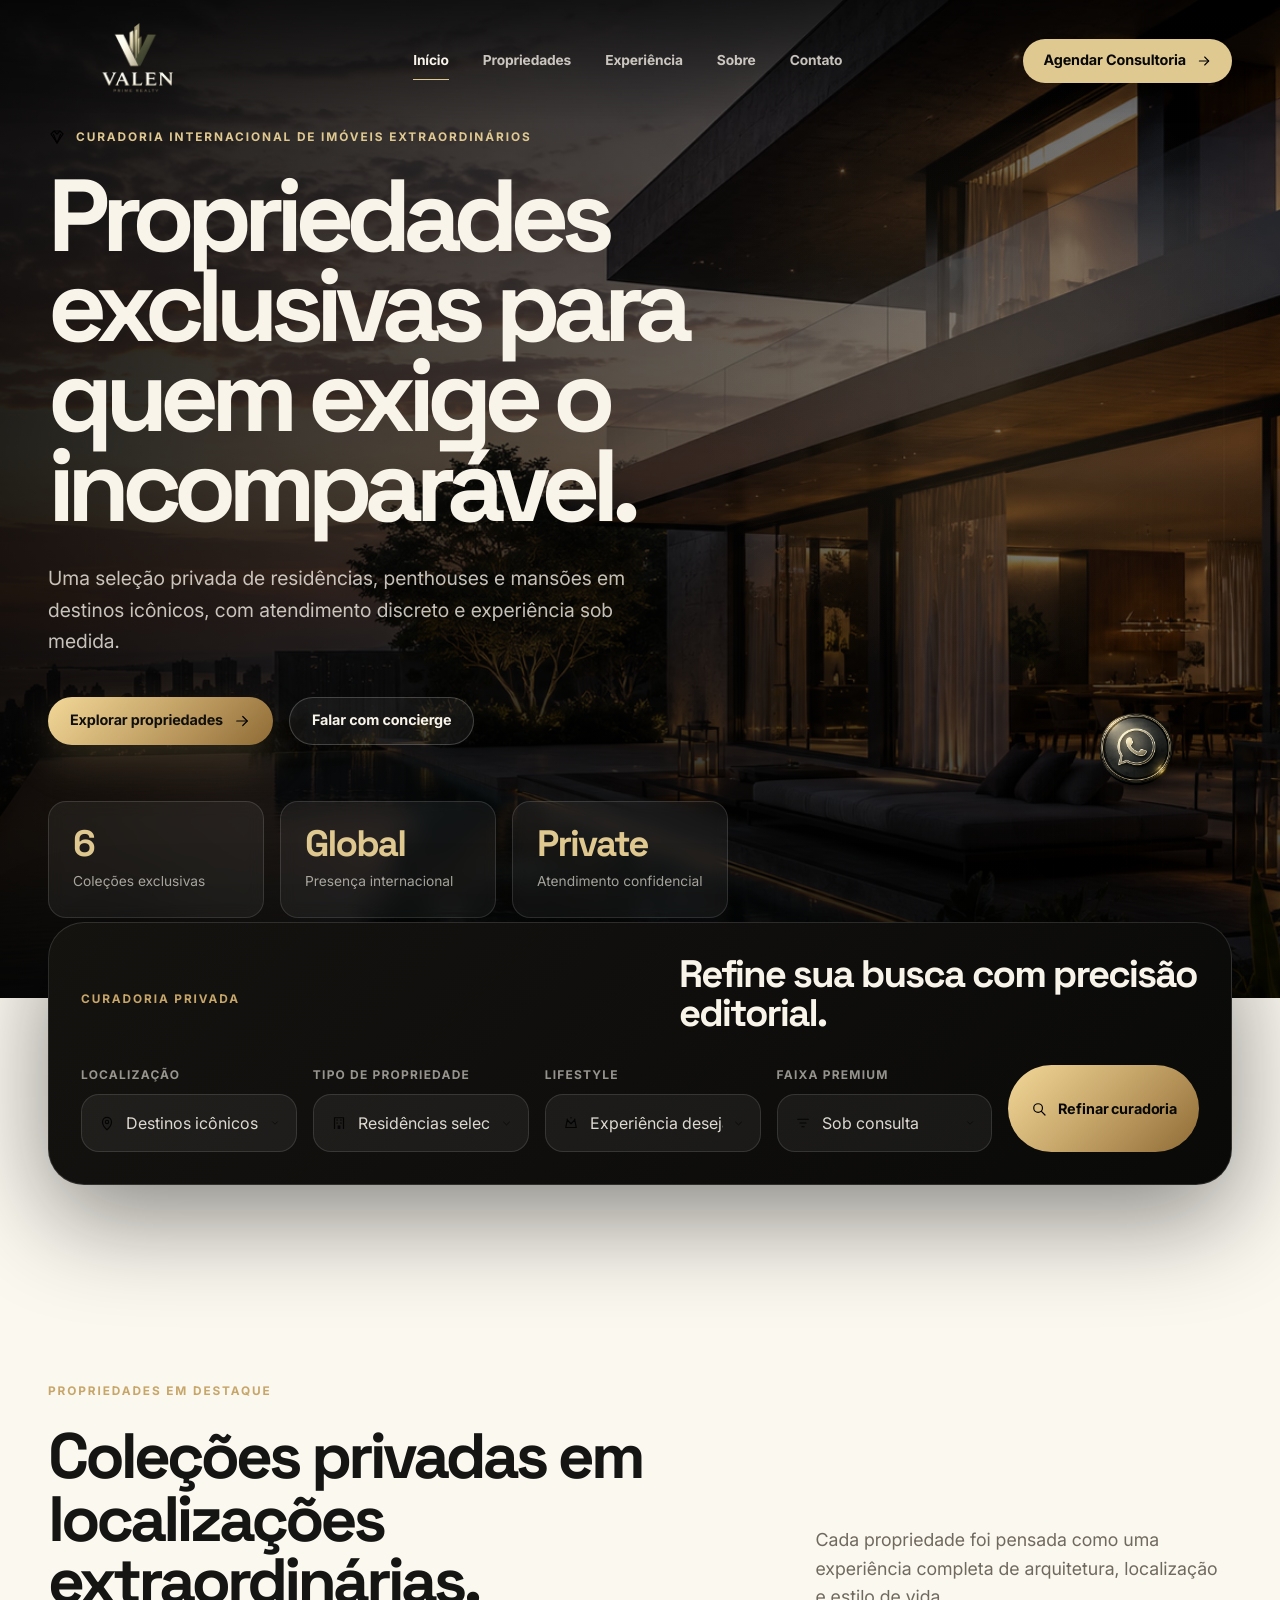
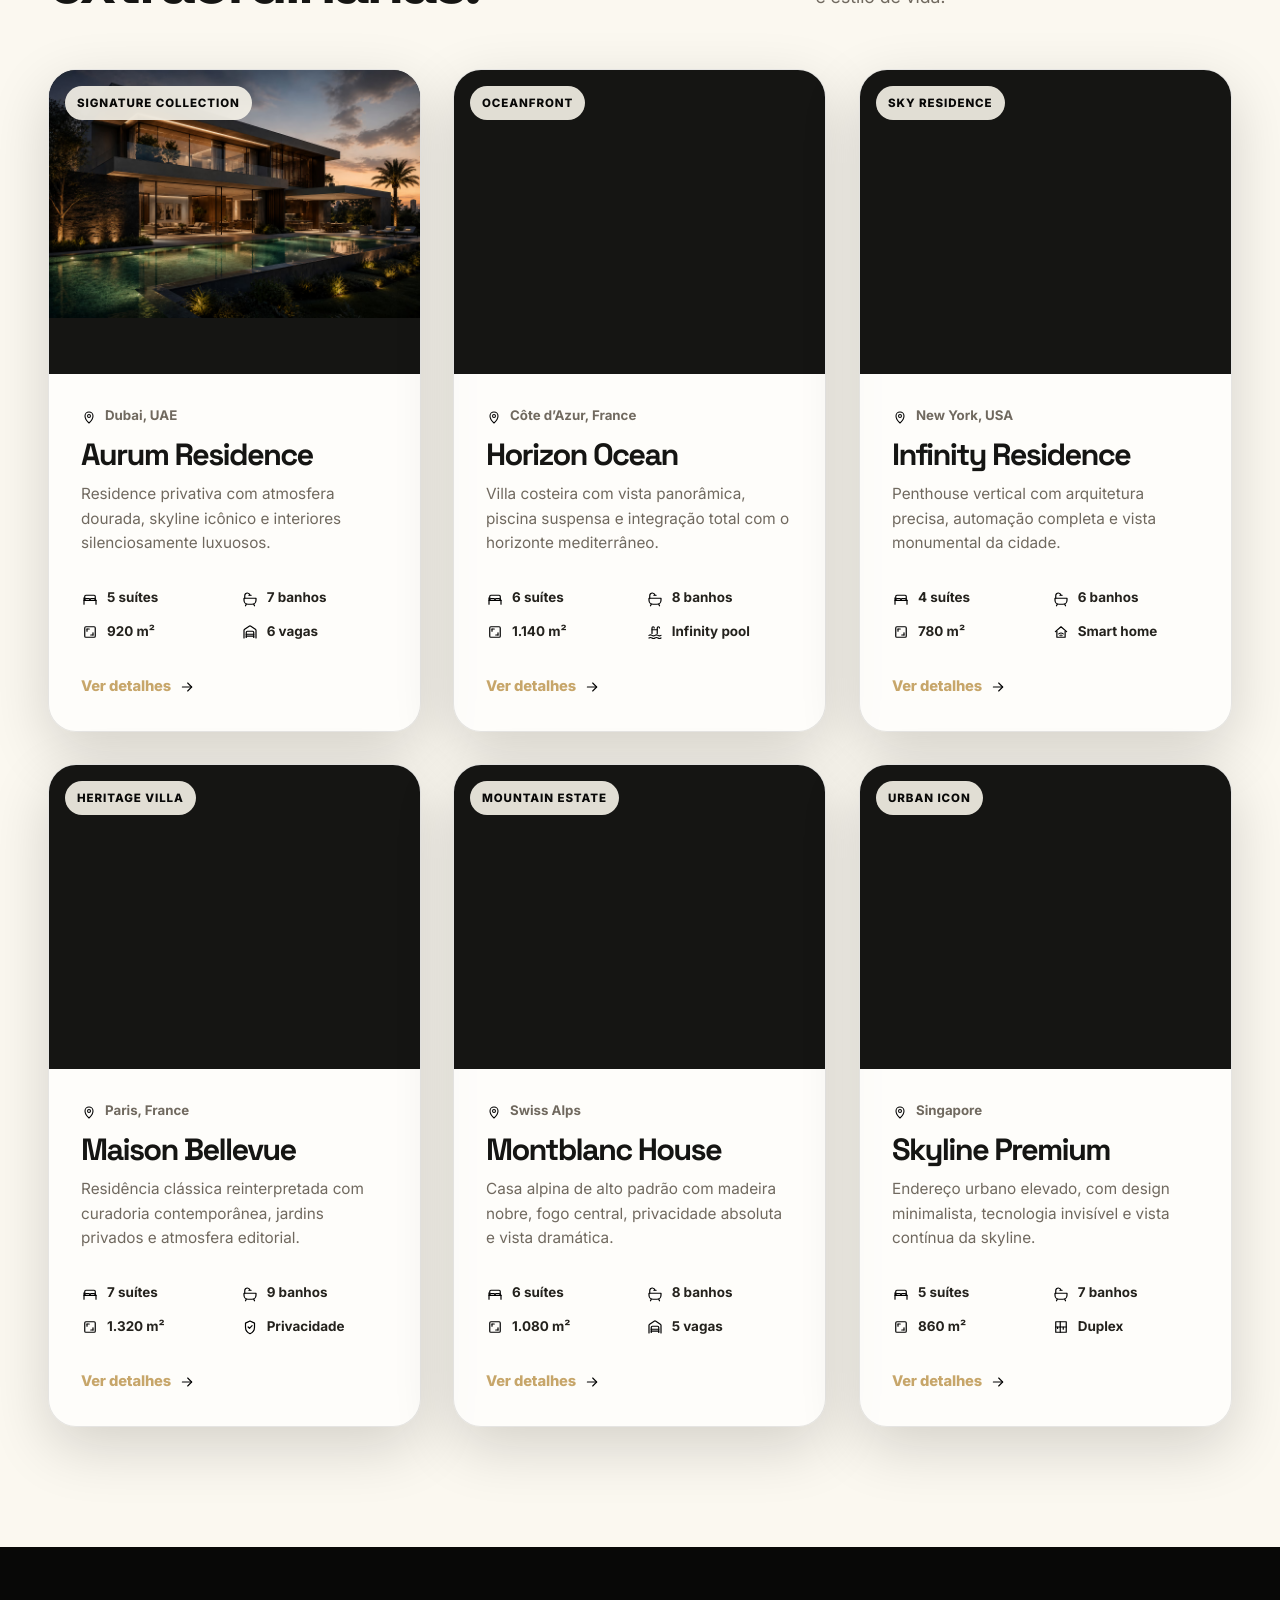
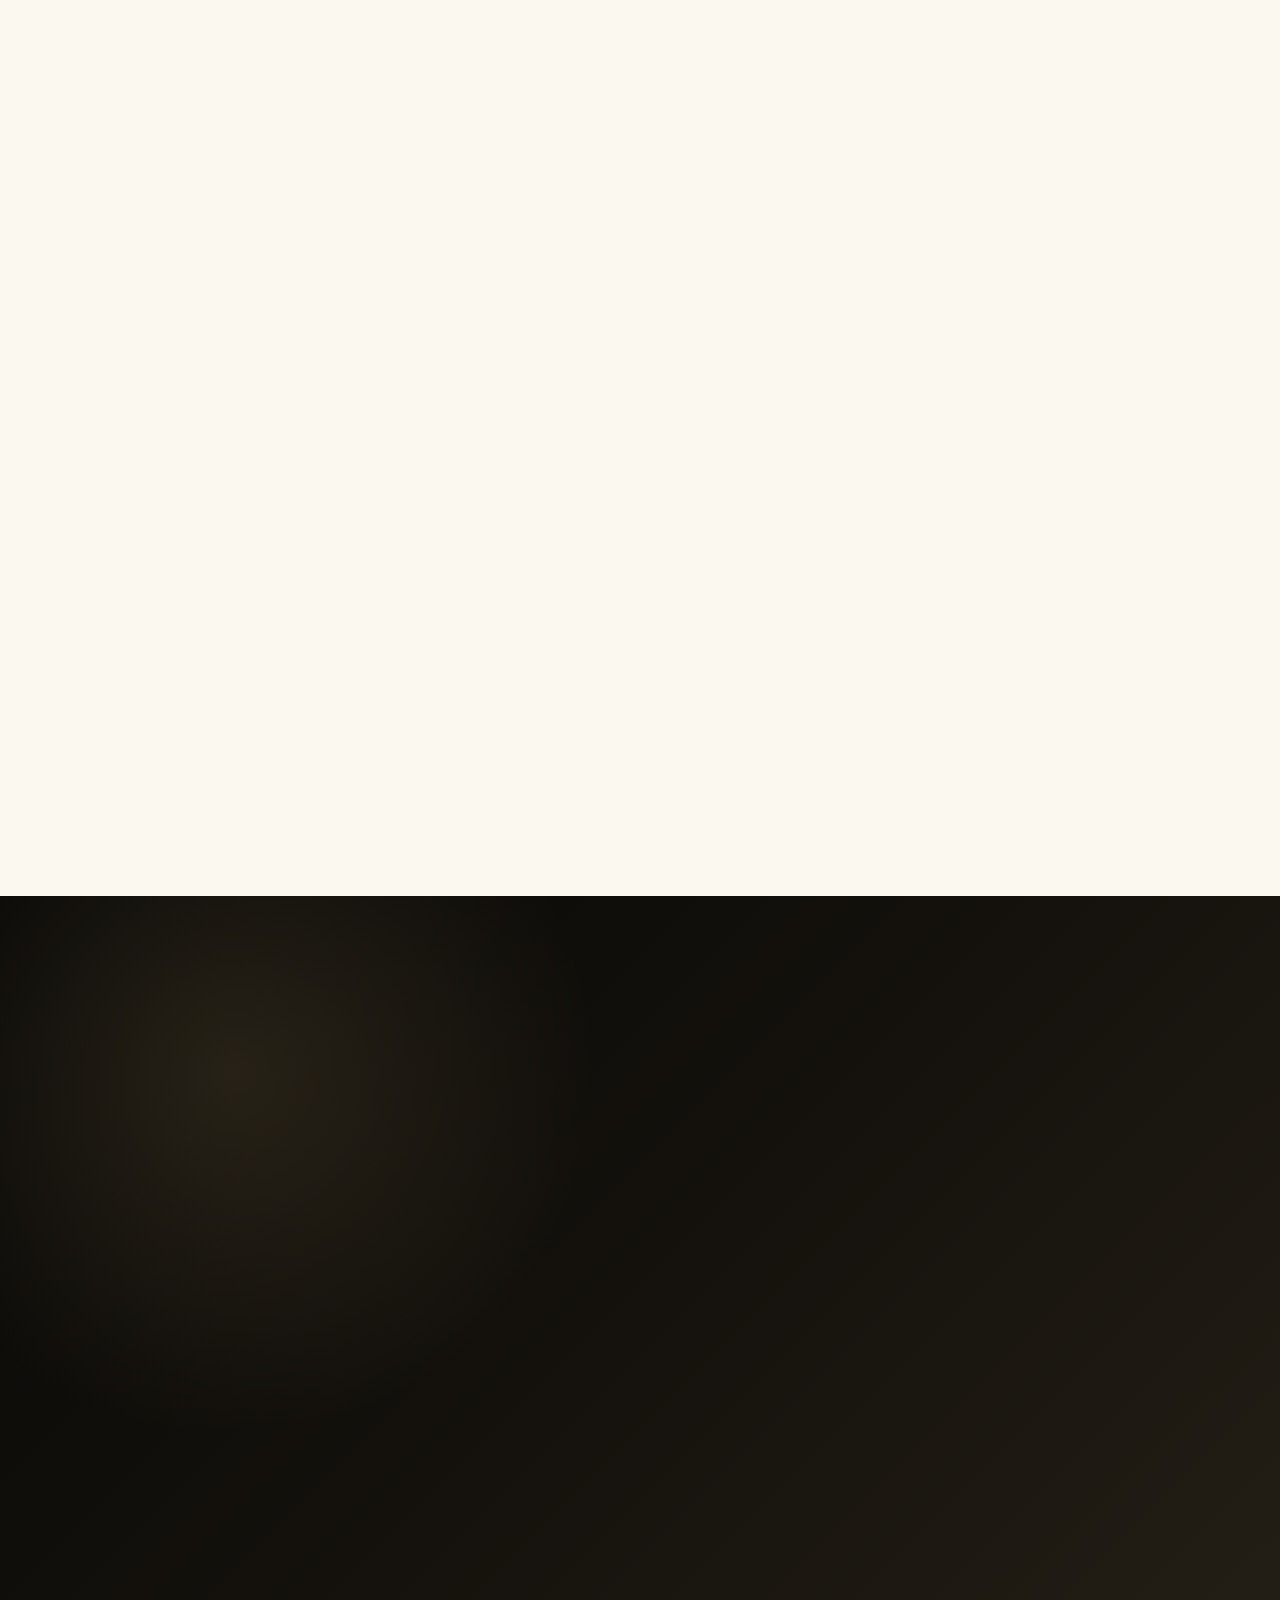
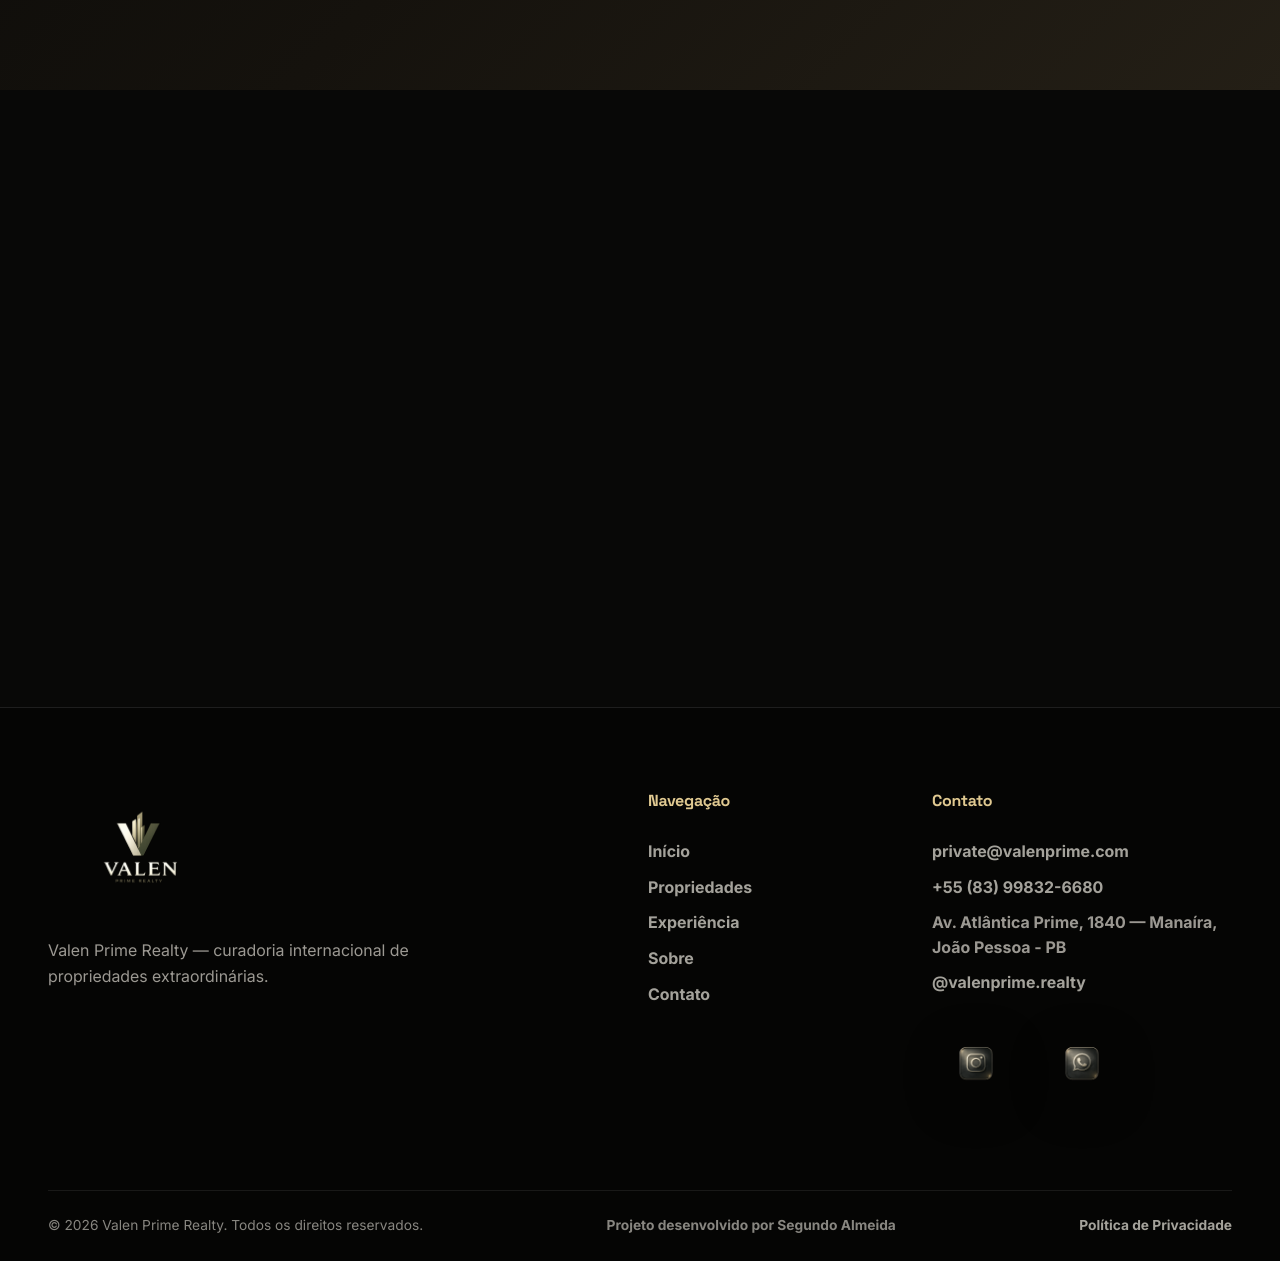
==== index.html @ 04f7580b "Initial premium real estate project commit" ====
<!doctype html>
<html lang="pt-BR">
  <head>
    <meta charset="UTF-8" />
    <meta http-equiv="X-UA-Compatible" content="IE=edge" />
    <meta name="viewport" content="width=device-width, initial-scale=1.0" />

    <title>
      Valen Prime Realty | Curadoria Internacional de Imóveis de Luxo
    </title>
    <meta
      name="description"
      content="Valen Prime Realty é uma curadoria internacional de propriedades extraordinárias, residências exclusivas, penthouses e mansões em destinos icônicos."
    />
    <meta
      name="keywords"
      content="imóveis de luxo, real estate premium, mansões internacionais, penthouses, propriedades exclusivas, Valen Prime Realty"
    />
    <meta name="author" content="Valen Prime Realty" />
    <meta name="theme-color" content="#080807" />
    <meta name="robots" content="index, follow" />

    <link rel="canonical" href="https://valenprimerealty.com/" />

    <meta property="og:type" content="website" />
    <meta
      property="og:title"
      content="Valen Prime Realty | Curadoria Internacional de Imóveis de Luxo"
    />
    <meta
      property="og:description"
      content="Propriedades exclusivas para quem exige o incomparável. Uma experiência privada, internacional e cinematográfica."
    />
    <meta
      property="og:image"
      content="assets/images/hero/desktop/hero-main-desktop.webp"
    />
    <meta property="og:url" content="https://valenprimerealty.com/" />
    <meta property="og:site_name" content="Valen Prime Realty" />

    <meta name="twitter:card" content="summary_large_image" />
    <meta
      name="twitter:title"
      content="Valen Prime Realty | Curadoria Internacional de Imóveis de Luxo"
    />
    <meta
      name="twitter:description"
      content="Uma seleção privada de residências, penthouses e mansões em destinos icônicos."
    />
    <meta
      name="twitter:image"
      content="assets/images/hero/desktop/hero-main-desktop.webp"
    />

    <link rel="icon" href="assets/logos/favicons/favicon.ico" sizes="any" />
    <link
      rel="apple-touch-icon"
      href="assets/logos/favicons/apple-touch-icon.png"
    />
    <link rel="manifest" href="site.webmanifest" />

    <link rel="preconnect" href="https://fonts.googleapis.com" />
    <link rel="preconnect" href="https://fonts.gstatic.com" crossorigin />
    <link
      href="https://fonts.googleapis.com/css2?family=Inter:wght@400;500;600;700&family=Space+Grotesk:wght@500;600;700&display=swap"
      rel="stylesheet"
    />

    <link
      rel="preload"
      as="image"
      href="assets/images/hero/desktop/hero-main-desktop.avif"
      imagesrcset="
      assets/images/hero/mobile/hero-main-mobile.avif 640w,
      assets/images/hero/tablet/hero-main-tablet.avif 1024w,
      assets/images/hero/desktop/hero-main-desktop.avif 1600w
    "
      imagesizes="100vw"
      type="image/avif"
    />

    <link rel="stylesheet" href="assets/css/style.css" />

    <script type="application/ld+json">
      {
        "@context": "https://schema.org",
        "@type": "RealEstateAgent",
        "name": "Valen Prime Realty",
        "description": "Curadoria internacional de propriedades extraordinárias.",
        "url": "https://valenprimerealty.com/",
        "logo": "https://valenprimerealty.com/assets/logos/valen-logo-light.png",
        "image": "https://valenprimerealty.com/assets/images/hero/desktop/hero-main-desktop.webp",
        "sameAs": ["https://www.instagram.com/", "https://wa.me/"],
        "areaServed": ["Global", "Europe", "North America", "Middle East"],
        "serviceType": "Luxury Real Estate Advisory"
      }
    </script>

    <script src="assets/js/script.js" defer></script>
  </head>

  <body>
    <a class="skip-link" href="#main-content"
      >Pular para o conteúdo principal</a
    >

    <div class="preloader" data-preloader aria-hidden="true">
      <div class="preloader__inner">
        <img
          src="assets/logos/valen-symbol.png"
          alt=""
          class="preloader__symbol"
          width="72"
          height="72"
        />
        <span class="preloader__line"></span>
      </div>
    </div>

    <header class="site-header" data-header>
      <div class="container site-header__container">
        <a
          class="site-header__brand"
          href="index.html"
          aria-label="Valen Prime Realty - Página inicial"
        >
          <img
            src="assets/logos/valen-logo-light.png"
            alt="Valen Prime Realty"
            class="site-header__logo"
            width="184"
            height="48"
          />
        </a>

        <nav class="site-nav" aria-label="Navegação principal" data-nav>
          <a class="site-nav__link is-active" href="#inicio">Início</a>
          <a class="site-nav__link" href="#propriedades">Propriedades</a>
          <a class="site-nav__link" href="#experiencia">Experiência</a>
          <a class="site-nav__link" href="#sobre">Sobre</a>
          <a class="site-nav__link" href="#contato">Contato</a>
        </nav>

        <a class="btn btn--header" href="#contato">
          <span>Agendar Consultoria</span>
          <img
            src="assets/icons/icon-arrow-right.svg"
            alt=""
            width="16"
            height="16"
          />
        </a>

        <button
          class="menu-toggle"
          type="button"
          aria-label="Abrir menu"
          aria-controls="mobile-menu"
          aria-expanded="false"
          data-menu-toggle
        >
          <img
            class="menu-toggle__icon menu-toggle__icon--open"
            src="assets/icons/icon-menu.svg"
            alt=""
            width="28"
            height="28"
          />
          <img
            class="menu-toggle__icon menu-toggle__icon--close"
            src="assets/icons/icon-close.svg"
            alt=""
            width="28"
            height="28"
          />
        </button>
      </div>

      <div class="mobile-menu" id="mobile-menu" data-mobile-menu>
        <nav class="mobile-menu__nav" aria-label="Navegação mobile">
          <a class="mobile-menu__link" href="#inicio">Início</a>
          <a class="mobile-menu__link" href="#propriedades">Propriedades</a>
          <a class="mobile-menu__link" href="#experiencia">Experiência</a>
          <a class="mobile-menu__link" href="#sobre">Sobre</a>
          <a class="mobile-menu__link" href="#contato">Contato</a>
        </nav>

        <a class="btn btn--mobile" href="#contato">
          <span>Agendar Consultoria</span>
          <img
            src="assets/icons/icon-arrow-right.svg"
            alt=""
            width="16"
            height="16"
          />
        </a>
      </div>
    </header>

    <main id="main-content">
      <section
        class="hero section-dark"
        id="inicio"
        aria-labelledby="hero-title"
      >
        <picture class="hero__media">
          <source
            srcset="assets/images/hero/mobile/hero-main-mobile.avif"
            type="image/avif"
            media="(max-width: 640px)"
          />
          <source
            srcset="assets/images/hero/mobile/hero-main-mobile.webp"
            type="image/webp"
            media="(max-width: 640px)"
          />
          <source
            srcset="assets/images/hero/tablet/hero-main-tablet.avif"
            type="image/avif"
            media="(max-width: 1024px)"
          />
          <source
            srcset="assets/images/hero/tablet/hero-main-tablet.webp"
            type="image/webp"
            media="(max-width: 1024px)"
          />
          <source
            srcset="assets/images/hero/desktop/hero-main-desktop.avif"
            type="image/avif"
          />
          <img
            src="assets/images/hero/desktop/hero-main-desktop.webp"
            alt="Residência internacional de luxo com arquitetura cinematográfica"
            class="hero__image"
            width="1920"
            height="1080"
            fetchpriority="high"
          />
        </picture>

        <picture class="hero__texture" aria-hidden="true">
          <source
            srcset="assets/images/hero/desktop/hero-overlay-texture.avif"
            type="image/avif"
          />
          <img
            src="assets/images/hero/desktop/hero-overlay-texture.webp"
            alt=""
            width="1600"
            height="1000"
          />
        </picture>

        <div class="hero__overlay" aria-hidden="true"></div>

        <div class="container hero__container">
          <div class="hero__content reveal-on-scroll">
            <span class="eyebrow">
              <img
                src="assets/icons/icon-diamond.svg"
                alt=""
                width="18"
                height="18"
              />
              Curadoria internacional de imóveis extraordinários
            </span>

            <h1 class="hero__title" id="hero-title">
              Propriedades exclusivas para quem exige o incomparável.
            </h1>

            <p class="hero__text">
              Uma seleção privada de residências, penthouses e mansões em
              destinos icônicos, com atendimento discreto e experiência sob
              medida.
            </p>

            <div class="hero__actions">
              <a class="btn btn--primary" href="#propriedades">
                <span>Explorar propriedades</span>
                <img
                  src="assets/icons/icon-arrow-right.svg"
                  alt=""
                  width="18"
                  height="18"
                />
              </a>
              <a class="btn btn--secondary" href="#contato">
                <span>Falar com concierge</span>
              </a>
            </div>

            <dl
              class="hero__stats"
              aria-label="Indicadores da Valen Prime Realty"
            >
              <div class="hero__stat">
                <dt>6</dt>
                <dd>Coleções exclusivas</dd>
              </div>
              <div class="hero__stat">
                <dt>Global</dt>
                <dd>Presença internacional</dd>
              </div>
              <div class="hero__stat">
                <dt>Private</dt>
                <dd>Atendimento confidencial</dd>
              </div>
            </dl>
          </div>
        </div>
      </section>

      <section
        class="curation section-overlap"
        aria-labelledby="curation-title"
      >
        <div class="container">
          <form
            class="curation-card reveal-on-scroll"
            action="#propriedades"
            method="get"
          >
            <div class="curation-card__heading">
              <span class="section-kicker">Curadoria privada</span>
              <h2 id="curation-title">
                Refine sua busca com precisão editorial.
              </h2>
            </div>

            <div class="curation-card__grid">
              <label class="field">
                <span class="field__label">Localização</span>
                <span class="field__control">
                  <img
                    src="assets/icons/icon-location.svg"
                    alt=""
                    width="18"
                    height="18"
                  />
                  <select name="location" aria-label="Selecionar localização">
                    <option value="">Destinos icônicos</option>
                    <option value="monaco">Mônaco</option>
                    <option value="dubai">Dubai</option>
                    <option value="miami">Miami</option>
                    <option value="paris">Paris</option>
                  </select>
                </span>
              </label>

              <label class="field">
                <span class="field__label">Tipo de propriedade</span>
                <span class="field__control">
                  <img
                    src="assets/icons/icon-building.svg"
                    alt=""
                    width="18"
                    height="18"
                  />
                  <select
                    name="property_type"
                    aria-label="Selecionar tipo de propriedade"
                  >
                    <option value="">Residências selecionadas</option>
                    <option value="penthouse">Penthouse</option>
                    <option value="villa">Villa</option>
                    <option value="mansion">Mansão</option>
                    <option value="residence">Residence</option>
                  </select>
                </span>
              </label>

              <label class="field">
                <span class="field__label">Lifestyle</span>
                <span class="field__control">
                  <img
                    src="assets/icons/icon-crown.svg"
                    alt=""
                    width="18"
                    height="18"
                  />
                  <select name="lifestyle" aria-label="Selecionar lifestyle">
                    <option value="">Experiência desejada</option>
                    <option value="oceanfront">Oceanfront</option>
                    <option value="urban">Urbano executivo</option>
                    <option value="private">Retiro privado</option>
                    <option value="global">Mobilidade global</option>
                  </select>
                </span>
              </label>

              <label class="field">
                <span class="field__label">Faixa premium</span>
                <span class="field__control">
                  <img
                    src="assets/icons/icon-filter.svg"
                    alt=""
                    width="18"
                    height="18"
                  />
                  <select name="range" aria-label="Selecionar faixa premium">
                    <option value="">Sob consulta</option>
                    <option value="5m">A partir de US$ 5M</option>
                    <option value="10m">A partir de US$ 10M</option>
                    <option value="25m">A partir de US$ 25M</option>
                  </select>
                </span>
              </label>

              <button class="btn btn--search" type="submit">
                <img
                  src="assets/icons/icon-search.svg"
                  alt=""
                  width="18"
                  height="18"
                />
                <span>Refinar curadoria</span>
              </button>
            </div>
          </form>
        </div>
      </section>

      <section
        class="properties section-light"
        id="propriedades"
        aria-labelledby="properties-title"
      >
        <div class="container">
          <div class="section-heading section-heading--split reveal-on-scroll">
            <div>
              <span class="section-kicker">Propriedades em destaque</span>
              <h2 id="properties-title">
                Coleções privadas em localizações extraordinárias.
              </h2>
            </div>
            <p>
              Cada propriedade foi pensada como uma experiência completa de
              arquitetura, localização e estilo de vida.
            </p>
          </div>

          <div class="properties__grid">
            <article class="property-card reveal-on-scroll">
              <a
                class="property-card__media"
                href="detalhe-imovel.html"
                aria-label="Ver detalhes de Aurum Residence"
              >
                <picture>
                  <source
                    srcset="
                      assets/images/properties/aurum-residence/aurum-residence-cover.avif
                    "
                    type="image/avif"
                  />
                  <img
                    src="assets/images/properties/aurum-residence/aurum-residence-cover.webp"
                    alt="Aurum Residence"
                    width="720"
                    height="520"
                    loading="lazy"
                    decoding="async"
                  />
                </picture>
                <span class="property-card__tag">Signature Collection</span>
              </a>
              <div class="property-card__body">
                <div>
                  <span class="property-card__location">
                    <img
                      src="assets/icons/icon-location.svg"
                      alt=""
                      width="16"
                      height="16"
                    />
                    Dubai, UAE
                  </span>
                  <h3>Aurum Residence</h3>
                  <p>
                    Residence privativa com atmosfera dourada, skyline icônico e
                    interiores silenciosamente luxuosos.
                  </p>
                </div>
                <ul
                  class="property-card__specs"
                  aria-label="Características do imóvel"
                >
                  <li>
                    <img
                      src="assets/icons/icon-bed.svg"
                      alt=""
                      width="18"
                      height="18"
                    />5 suítes
                  </li>
                  <li>
                    <img
                      src="assets/icons/icon-bath.svg"
                      alt=""
                      width="18"
                      height="18"
                    />7 banhos
                  </li>
                  <li>
                    <img
                      src="assets/icons/icon-area.svg"
                      alt=""
                      width="18"
                      height="18"
                    />920 m²
                  </li>
                  <li>
                    <img
                      src="assets/icons/icon-garage.svg"
                      alt=""
                      width="18"
                      height="18"
                    />6 vagas
                  </li>
                </ul>
                <a class="text-link" href="detalhe-imovel.html">
                  Ver detalhes
                  <img
                    src="assets/icons/icon-arrow-right.svg"
                    alt=""
                    width="16"
                    height="16"
                  />
                </a>
              </div>
            </article>

            <article class="property-card reveal-on-scroll">
              <a
                class="property-card__media"
                href="detalhe-imovel.html"
                aria-label="Ver detalhes de Horizon Ocean"
              >
                <picture>
                  <source
                    srcset="
                      assets/images/properties/horizon-ocean/horizon-ocean-cover.avif
                    "
                    type="image/avif"
                  />
                  <img
                    src="assets/images/properties/horizon-ocean/horizon-ocean-cover.webp"
                    alt="Horizon Ocean"
                    width="720"
                    height="520"
                    loading="lazy"
                    decoding="async"
                  />
                </picture>
                <span class="property-card__tag">Oceanfront</span>
              </a>
              <div class="property-card__body">
                <div>
                  <span class="property-card__location">
                    <img
                      src="assets/icons/icon-location.svg"
                      alt=""
                      width="16"
                      height="16"
                    />
                    Côte d’Azur, France
                  </span>
                  <h3>Horizon Ocean</h3>
                  <p>
                    Villa costeira com vista panorâmica, piscina suspensa e
                    integração total com o horizonte mediterrâneo.
                  </p>
                </div>
                <ul
                  class="property-card__specs"
                  aria-label="Características do imóvel"
                >
                  <li>
                    <img
                      src="assets/icons/icon-bed.svg"
                      alt=""
                      width="18"
                      height="18"
                    />6 suítes
                  </li>
                  <li>
                    <img
                      src="assets/icons/icon-bath.svg"
                      alt=""
                      width="18"
                      height="18"
                    />8 banhos
                  </li>
                  <li>
                    <img
                      src="assets/icons/icon-area.svg"
                      alt=""
                      width="18"
                      height="18"
                    />1.140 m²
                  </li>
                  <li>
                    <img
                      src="assets/icons/icon-pool.svg"
                      alt=""
                      width="18"
                      height="18"
                    />Infinity pool
                  </li>
                </ul>
                <a class="text-link" href="detalhe-imovel.html">
                  Ver detalhes
                  <img
                    src="assets/icons/icon-arrow-right.svg"
                    alt=""
                    width="16"
                    height="16"
                  />
                </a>
              </div>
            </article>

            <article class="property-card reveal-on-scroll">
              <a
                class="property-card__media"
                href="detalhe-imovel.html"
                aria-label="Ver detalhes de Infinity Residence"
              >
                <picture>
                  <source
                    srcset="
                      assets/images/properties/infinity-residence/infinity-residence-cover.avif
                    "
                    type="image/avif"
                  />
                  <img
                    src="assets/images/properties/infinity-residence/infinity-residence-cover.webp"
                    alt="Infinity Residence"
                    width="720"
                    height="520"
                    loading="lazy"
                    decoding="async"
                  />
                </picture>
                <span class="property-card__tag">Sky Residence</span>
              </a>
              <div class="property-card__body">
                <div>
                  <span class="property-card__location">
                    <img
                      src="assets/icons/icon-location.svg"
                      alt=""
                      width="16"
                      height="16"
                    />
                    New York, USA
                  </span>
                  <h3>Infinity Residence</h3>
                  <p>
                    Penthouse vertical com arquitetura precisa, automação
                    completa e vista monumental da cidade.
                  </p>
                </div>
                <ul
                  class="property-card__specs"
                  aria-label="Características do imóvel"
                >
                  <li>
                    <img
                      src="assets/icons/icon-bed.svg"
                      alt=""
                      width="18"
                      height="18"
                    />4 suítes
                  </li>
                  <li>
                    <img
                      src="assets/icons/icon-bath.svg"
                      alt=""
                      width="18"
                      height="18"
                    />6 banhos
                  </li>
                  <li>
                    <img
                      src="assets/icons/icon-area.svg"
                      alt=""
                      width="18"
                      height="18"
                    />780 m²
                  </li>
                  <li>
                    <img
                      src="assets/icons/icon-smart-home.svg"
                      alt=""
                      width="18"
                      height="18"
                    />Smart home
                  </li>
                </ul>
                <a class="text-link" href="detalhe-imovel.html">
                  Ver detalhes
                  <img
                    src="assets/icons/icon-arrow-right.svg"
                    alt=""
                    width="16"
                    height="16"
                  />
                </a>
              </div>
            </article>

            <article class="property-card reveal-on-scroll">
              <a
                class="property-card__media"
                href="detalhe-imovel.html"
                aria-label="Ver detalhes de Maison Bellevue"
              >
                <picture>
                  <source
                    srcset="
                      assets/images/properties/maison-bellevue/maison-bellevue-cover.avif
                    "
                    type="image/avif"
                  />
                  <img
                    src="assets/images/properties/maison-bellevue/maison-bellevue-cover.webp"
                    alt="Maison Bellevue"
                    width="720"
                    height="520"
                    loading="lazy"
                    decoding="async"
                  />
                </picture>
                <span class="property-card__tag">Heritage Villa</span>
              </a>
              <div class="property-card__body">
                <div>
                  <span class="property-card__location">
                    <img
                      src="assets/icons/icon-location.svg"
                      alt=""
                      width="16"
                      height="16"
                    />
                    Paris, France
                  </span>
                  <h3>Maison Bellevue</h3>
                  <p>
                    Residência clássica reinterpretada com curadoria
                    contemporânea, jardins privados e atmosfera editorial.
                  </p>
                </div>
                <ul
                  class="property-card__specs"
                  aria-label="Características do imóvel"
                >
                  <li>
                    <img
                      src="assets/icons/icon-bed.svg"
                      alt=""
                      width="18"
                      height="18"
                    />7 suítes
                  </li>
                  <li>
                    <img
                      src="assets/icons/icon-bath.svg"
                      alt=""
                      width="18"
                      height="18"
                    />9 banhos
                  </li>
                  <li>
                    <img
                      src="assets/icons/icon-area.svg"
                      alt=""
                      width="18"
                      height="18"
                    />1.320 m²
                  </li>
                  <li>
                    <img
                      src="assets/icons/icon-security.svg"
                      alt=""
                      width="18"
                      height="18"
                    />Privacidade
                  </li>
                </ul>
                <a class="text-link" href="detalhe-imovel.html">
                  Ver detalhes
                  <img
                    src="assets/icons/icon-arrow-right.svg"
                    alt=""
                    width="16"
                    height="16"
                  />
                </a>
              </div>
            </article>

            <article class="property-card reveal-on-scroll">
              <a
                class="property-card__media"
                href="detalhe-imovel.html"
                aria-label="Ver detalhes de Montblanc House"
              >
                <picture>
                  <source
                    srcset="
                      assets/images/properties/montblanc-house/montblanc-house-cover.avif
                    "
                    type="image/avif"
                  />
                  <img
                    src="assets/images/properties/montblanc-house/montblanc-house-cover.webp"
                    alt="Montblanc House"
                    width="720"
                    height="520"
                    loading="lazy"
                    decoding="async"
                  />
                </picture>
                <span class="property-card__tag">Mountain Estate</span>
              </a>
              <div class="property-card__body">
                <div>
                  <span class="property-card__location">
                    <img
                      src="assets/icons/icon-location.svg"
                      alt=""
                      width="16"
                      height="16"
                    />
                    Swiss Alps
                  </span>
                  <h3>Montblanc House</h3>
                  <p>
                    Casa alpina de alto padrão com madeira nobre, fogo central,
                    privacidade absoluta e vista dramática.
                  </p>
                </div>
                <ul
                  class="property-card__specs"
                  aria-label="Características do imóvel"
                >
                  <li>
                    <img
                      src="assets/icons/icon-bed.svg"
                      alt=""
                      width="18"
                      height="18"
                    />6 suítes
                  </li>
                  <li>
                    <img
                      src="assets/icons/icon-bath.svg"
                      alt=""
                      width="18"
                      height="18"
                    />8 banhos
                  </li>
                  <li>
                    <img
                      src="assets/icons/icon-area.svg"
                      alt=""
                      width="18"
                      height="18"
                    />1.080 m²
                  </li>
                  <li>
                    <img
                      src="assets/icons/icon-garage.svg"
                      alt=""
                      width="18"
                      height="18"
                    />5 vagas
                  </li>
                </ul>
                <a class="text-link" href="detalhe-imovel.html">
                  Ver detalhes
                  <img
                    src="assets/icons/icon-arrow-right.svg"
                    alt=""
                    width="16"
                    height="16"
                  />
                </a>
              </div>
            </article>

            <article class="property-card reveal-on-scroll">
              <a
                class="property-card__media"
                href="detalhe-imovel.html"
                aria-label="Ver detalhes de Skyline Premium"
              >
                <picture>
                  <source
                    srcset="
                      assets/images/properties/skyline-premium/skyline-premium-cover.avif
                    "
                    type="image/avif"
                  />
                  <img
                    src="assets/images/properties/skyline-premium/skyline-premium-cover.webp"
                    alt="Skyline Premium"
                    width="720"
                    height="520"
                    loading="lazy"
                    decoding="async"
                  />
                </picture>
                <span class="property-card__tag">Urban Icon</span>
              </a>
              <div class="property-card__body">
                <div>
                  <span class="property-card__location">
                    <img
                      src="assets/icons/icon-location.svg"
                      alt=""
                      width="16"
                      height="16"
                    />
                    Singapore
                  </span>
                  <h3>Skyline Premium</h3>
                  <p>
                    Endereço urbano elevado, com design minimalista, tecnologia
                    invisível e vista contínua da skyline.
                  </p>
                </div>
                <ul
                  class="property-card__specs"
                  aria-label="Características do imóvel"
                >
                  <li>
                    <img
                      src="assets/icons/icon-bed.svg"
                      alt=""
                      width="18"
                      height="18"
                    />5 suítes
                  </li>
                  <li>
                    <img
                      src="assets/icons/icon-bath.svg"
                      alt=""
                      width="18"
                      height="18"
                    />7 banhos
                  </li>
                  <li>
                    <img
                      src="assets/icons/icon-area.svg"
                      alt=""
                      width="18"
                      height="18"
                    />860 m²
                  </li>
                  <li>
                    <img
                      src="assets/icons/icon-floorplan.svg"
                      alt=""
                      width="18"
                      height="18"
                    />Duplex
                  </li>
                </ul>
                <a class="text-link" href="detalhe-imovel.html">
                  Ver detalhes
                  <img
                    src="assets/icons/icon-arrow-right.svg"
                    alt=""
                    width="16"
                    height="16"
                  />
                </a>
              </div>
            </article>
          </div>
        </div>
      </section>

      <section
        class="experience section-dark section-texture"
        id="experiencia"
        aria-labelledby="experience-title"
      >
        <div class="container experience__grid">
          <div class="experience__content reveal-on-scroll">
            <span class="section-kicker">Luxury experience</span>
            <h2 id="experience-title">
              Mais do que propriedades. Uma experiência reservada.
            </h2>
            <p>
              A Valen Prime Realty conduz uma jornada silenciosa, precisa e
              altamente personalizada para clientes que valorizam tempo,
              privacidade e excelência.
            </p>

            <div class="feature-list">
              <article class="feature-item">
                <img
                  src="assets/icons/icon-diamond.svg"
                  alt=""
                  width="28"
                  height="28"
                />
                <div>
                  <h3>Curadoria exclusiva</h3>
                  <p>
                    Seleção criteriosa de propriedades com valor arquitetônico,
                    localização e raridade.
                  </p>
                </div>
              </article>

              <article class="feature-item">
                <img
                  src="assets/icons/icon-shield-premium.svg"
                  alt=""
                  width="28"
                  height="28"
                />
                <div>
                  <h3>Discrição absoluta</h3>
                  <p>
                    Atendimento confidencial com comunicação reservada e
                    condução estratégica.
                  </p>
                </div>
              </article>

              <article class="feature-item">
                <img
                  src="assets/icons/icon-crown.svg"
                  alt=""
                  width="28"
                  height="28"
                />
                <div>
                  <h3>Experiência premium</h3>
                  <p>
                    Cada etapa é desenhada para reduzir fricção e elevar o
                    padrão da decisão.
                  </p>
                </div>
              </article>

              <article class="feature-item">
                <img
                  src="assets/icons/icon-private-jet.svg"
                  alt=""
                  width="28"
                  height="28"
                />
                <div>
                  <h3>Mobilidade global</h3>
                  <p>
                    Acesso a oportunidades em destinos estratégicos para um
                    estilo de vida internacional.
                  </p>
                </div>
              </article>
            </div>
          </div>

          <div class="experience__media reveal-on-scroll">
            <picture>
              <source
                srcset="assets/images/sections/luxury-lifestyle.avif"
                type="image/avif"
              />
              <img
                src="assets/images/sections/luxury-lifestyle.webp"
                alt="Experiência de luxo com arquitetura e lifestyle premium"
                width="760"
                height="960"
                loading="lazy"
                decoding="async"
              />
            </picture>
          </div>
        </div>
      </section>

      <section class="global section-light" aria-labelledby="global-title">
        <div class="container global__grid">
          <div class="global__media reveal-on-scroll">
            <picture>
              <source
                srcset="
                  assets/images/branding/marketplace-global-destinations.avif
                "
                type="image/avif"
              />
              <img
                src="assets/images/branding/marketplace-global-destinations.webp"
                alt="Destinos internacionais de luxo conectados globalmente"
                width="900"
                height="680"
                loading="lazy"
                decoding="async"
              />
            </picture>
          </div>

          <div class="global__content reveal-on-scroll">
            <span class="section-kicker">Presença global</span>
            <h2 id="global-title">Presença global. Acesso exclusivo.</h2>
            <p>
              Conectamos clientes exigentes a propriedades únicas nas
              localizações mais desejadas do mundo, com inteligência de mercado,
              estratégia e discrição.
            </p>

            <div class="global__cards">
              <article>
                <img
                  src="assets/icons/icon-globe.svg"
                  alt=""
                  width="26"
                  height="26"
                />
                <span>Rede internacional</span>
              </article>
              <article>
                <img
                  src="assets/icons/icon-location.svg"
                  alt=""
                  width="26"
                  height="26"
                />
                <span>Destinos icônicos</span>
              </article>
              <article>
                <img
                  src="assets/icons/icon-building.svg"
                  alt=""
                  width="26"
                  height="26"
                />
                <span>Ativos selecionados</span>
              </article>
              <article>
                <img
                  src="assets/icons/icon-skyline.svg"
                  alt=""
                  width="26"
                  height="26"
                />
                <span>Mercados estratégicos</span>
              </article>
            </div>
          </div>
        </div>
      </section>

      <section
        class="concierge section-dark"
        id="sobre"
        aria-labelledby="concierge-title"
      >
        <div class="container concierge__grid">
          <div class="concierge__content reveal-on-scroll">
            <span class="section-kicker">Private concierge</span>
            <h2 id="concierge-title">
              Atendimento privado para decisões extraordinárias.
            </h2>
            <p>
              Cada negociação é conduzida com estratégia, discrição e
              acompanhamento personalizado do primeiro contato ao fechamento.
            </p>

            <ul class="icon-list">
              <li>
                <img
                  src="assets/icons/icon-concierge.svg"
                  alt=""
                  width="24"
                  height="24"
                />
                Advisor dedicado em toda a jornada
              </li>
              <li>
                <img
                  src="assets/icons/icon-key.svg"
                  alt=""
                  width="24"
                  height="24"
                />
                Acesso privado a oportunidades selecionadas
              </li>
              <li>
                <img
                  src="assets/icons/icon-security.svg"
                  alt=""
                  width="24"
                  height="24"
                />
                Processo seguro, reservado e estratégico
              </li>
            </ul>

            <a class="btn btn--primary" href="#contato">
              <span>Falar com um advisor</span>
              <img
                src="assets/icons/icon-arrow-right.svg"
                alt=""
                width="18"
                height="18"
              />
            </a>
          </div>

          <div class="concierge__media reveal-on-scroll">
            <picture>
              <source
                srcset="
                  assets/images/branding/marketplace-concierge-premium.avif
                "
                type="image/avif"
              />
              <img
                src="assets/images/branding/marketplace-concierge-premium.webp"
                alt="Atendimento executivo premium para imóveis internacionais"
                width="780"
                height="900"
                loading="lazy"
                decoding="async"
              />
            </picture>
          </div>
        </div>
      </section>

      <section class="aviation section-light" aria-labelledby="aviation-title">
        <div class="container aviation__grid">
          <div class="aviation__media reveal-on-scroll">
            <picture>
              <source
                srcset="
                  assets/images/branding/marketplace-private-aviation.avif
                "
                type="image/avif"
              />
              <img
                src="assets/images/branding/marketplace-private-aviation.webp"
                alt="Private aviation e lifestyle global"
                width="920"
                height="680"
                loading="lazy"
                decoding="async"
              />
            </picture>
          </div>

          <div class="aviation__content reveal-on-scroll">
            <span class="section-kicker">Lifestyle global</span>
            <h2 id="aviation-title">
              Mobilidade global para um estilo de vida sem fronteiras.
            </h2>
            <p>
              Um ecossistema de acesso, discrição e experiências alinhadas ao
              padrão de clientes globais que vivem entre mercados, culturas e
              destinos.
            </p>

            <div class="mini-feature-row">
              <span
                ><img
                  src="assets/icons/icon-private-jet.svg"
                  alt=""
                  width="22"
                  height="22"
                />
                Mobilidade</span
              >
              <span
                ><img
                  src="assets/icons/icon-globe.svg"
                  alt=""
                  width="22"
                  height="22"
                />
                Global</span
              >
              <span
                ><img
                  src="assets/icons/icon-crown.svg"
                  alt=""
                  width="22"
                  height="22"
                />
                Exclusivo</span
              >
            </div>
          </div>
        </div>
      </section>

      <section class="advisors section-dark" aria-labelledby="advisors-title">
        <div class="container">
          <div class="section-heading reveal-on-scroll">
            <span class="section-kicker">Private advisors</span>
            <h2 id="advisors-title">
              Private advisors para uma jornada sob medida.
            </h2>
            <p>
              Uma equipe de consultores executivos preparada para conduzir
              decisões imobiliárias complexas com visão internacional.
            </p>
          </div>

          <div class="advisors__grid">
            <article class="advisor-card reveal-on-scroll">
              <picture>
                <source
                  srcset="assets/images/agents/agent-executive-01.avif"
                  type="image/avif"
                />
                <img
                  src="assets/images/agents/agent-executive-01.webp"
                  alt="Adrian Valen, Global Property Advisor"
                  width="620"
                  height="760"
                  loading="lazy"
                  decoding="async"
                />
              </picture>
              <div class="advisor-card__body">
                <span>Global Property Advisor</span>
                <h3>Adrian Valen</h3>
                <p>
                  Penthouses e ativos urbanos em mercados internacionais
                  estratégicos.
                </p>
                <div class="advisor-card__icons" aria-hidden="true">
                  <img
                    src="assets/icons/icon-concierge.svg"
                    alt=""
                    width="22"
                    height="22"
                  />
                  <img
                    src="assets/icons/icon-globe.svg"
                    alt=""
                    width="22"
                    height="22"
                  />
                  <img
                    src="assets/icons/icon-key.svg"
                    alt=""
                    width="22"
                    height="22"
                  />
                </div>
              </div>
            </article>

            <article class="advisor-card reveal-on-scroll">
              <picture>
                <source
                  srcset="assets/images/agents/agent-executive-02.avif"
                  type="image/avif"
                />
                <img
                  src="assets/images/agents/agent-executive-02.webp"
                  alt="Helena Moreau, Luxury Real Estate Advisor"
                  width="620"
                  height="760"
                  loading="lazy"
                  decoding="async"
                />
              </picture>
              <div class="advisor-card__body">
                <span>Luxury Real Estate Advisor</span>
                <h3>Helena Moreau</h3>
                <p>
                  Villas, mansões e propriedades internacionais com foco em
                  lifestyle privado.
                </p>
                <div class="advisor-card__icons" aria-hidden="true">
                  <img
                    src="assets/icons/icon-concierge.svg"
                    alt=""
                    width="22"
                    height="22"
                  />
                  <img
                    src="assets/icons/icon-globe.svg"
                    alt=""
                    width="22"
                    height="22"
                  />
                  <img
                    src="assets/icons/icon-key.svg"
                    alt=""
                    width="22"
                    height="22"
                  />
                </div>
              </div>
            </article>
          </div>
        </div>
      </section>

      <section
        class="testimonials section-light"
        aria-labelledby="testimonials-title"
      >
        <div class="container">
          <div class="section-heading section-heading--center reveal-on-scroll">
            <span class="section-kicker">Confiança reservada</span>
            <h2 id="testimonials-title">Confiança construída com discrição.</h2>
          </div>

          <div class="testimonials__grid">
            <article class="testimonial-card reveal-on-scroll">
              <picture>
                <source
                  srcset="assets/images/testimonials/testimonial-client-01.avif"
                  type="image/avif"
                />
                <img
                  src="assets/images/testimonials/testimonial-client-01.webp"
                  alt="Cliente premium da Valen Prime Realty"
                  width="420"
                  height="520"
                  loading="lazy"
                  decoding="async"
                />
              </picture>
              <div class="testimonial-card__content">
                <img
                  src="assets/icons/icon-diamond.svg"
                  alt=""
                  width="28"
                  height="28"
                />
                <blockquote>
                  “A experiência foi precisa, reservada e absolutamente alinhada
                  ao padrão que buscávamos.”
                </blockquote>
                <p>Cliente privado · Mercado europeu</p>
              </div>
            </article>

            <article class="testimonial-card reveal-on-scroll">
              <picture>
                <source
                  srcset="assets/images/testimonials/testimonial-couple-01.avif"
                  type="image/avif"
                />
                <img
                  src="assets/images/testimonials/testimonial-couple-01.webp"
                  alt="Casal em experiência imobiliária premium"
                  width="420"
                  height="520"
                  loading="lazy"
                  decoding="async"
                />
              </picture>
              <div class="testimonial-card__content">
                <img
                  src="assets/icons/icon-shield-premium.svg"
                  alt=""
                  width="28"
                  height="28"
                />
                <blockquote>
                  “Encontramos mais do que uma propriedade. Encontramos uma
                  experiência completa.”
                </blockquote>
                <p>Família internacional · Lifestyle global</p>
              </div>
            </article>
          </div>
        </div>
      </section>

      <section
        class="contact section-dark"
        id="contato"
        aria-labelledby="contact-title"
      >
        <div class="container contact__grid">
          <div class="contact__content reveal-on-scroll">
            <span class="section-kicker">Contato privado</span>
            <h2 id="contact-title">Solicite uma consultoria privada.</h2>
            <p>
              Fale com nossa equipe para acessar propriedades selecionadas,
              avaliações estratégicas e oportunidades reservadas.
            </p>
          </div>

          <div class="contact-card reveal-on-scroll">
            <a
              class="contact-channel contact-channel--primary"
              href="https://wa.me/5583998326680"
              target="_blank"
              rel="noopener noreferrer"
              aria-label="Atendimento via WhatsApp"
            >
              <img
                src="assets/icons/whatsapp-premium.png"
                alt=""
                width="44"
                height="44"
              />
              <span>
                <strong>Atendimento via WhatsApp</strong>
                <small>Resposta privada e consultiva</small>
              </span>
            </a>

            <a
              class="contact-channel"
              href="https://www.instagram.com/valenprime.realty/"
              target="_blank"
              rel="noopener noreferrer"
              aria-label="Ver presença social no Instagram"
            >
              <img
                src="assets/icons/instagram-premium.png"
                alt=""
                width="44"
                height="44"
              />
              <span>
                <strong>Ver presença social</strong>
                <small>Arquitetura, lifestyle e curadoria</small>
              </span>
            </a>

            <div class="contact-card__details">
              <a href="mailto:private@valenprime.com">
                <img
                  src="assets/icons/icon-mail.svg"
                  alt=""
                  width="20"
                  height="20"
                />
                private@valenprime.com
              </a>
              <a href="tel:+5583998326680">
                <img
                  src="assets/icons/icon-phone.svg"
                  alt=""
                  width="20"
                  height="20"
                />
                +55 (83) 99832-6680
              </a>
              <a
                href="https://www.instagram.com/valenprime.realty/"
                target="_blank"
                rel="noopener noreferrer"
              >
                <img
                  src="assets/icons/instagram-premium.png"
                  alt=""
                  width="20"
                  height="20"
                />
                @valenprime.realty
              </a>
              <span class="contact-address">
                <img
                  src="assets/icons/icon-location.svg"
                  alt=""
                  width="20"
                  height="20"
                />
                Av. Atlântica Prime, 1840 — Manaíra, João Pessoa - PB
              </span>
            </div>
          </div>
        </div>
      </section>

      <section class="final-cta section-dark" aria-labelledby="final-cta-title">
        <picture class="final-cta__bg" aria-hidden="true">
          <source
            srcset="assets/images/backgrounds/background-premium-dark.avif"
            type="image/avif"
          />
          <img
            src="assets/images/backgrounds/background-premium-dark.webp"
            alt=""
            width="1600"
            height="900"
            loading="lazy"
            decoding="async"
          />
        </picture>

        <div class="container final-cta__container reveal-on-scroll">
          <span class="section-kicker">Acesso reservado</span>
          <h2 id="final-cta-title">
            Seu próximo imóvel extraordinário começa com uma conversa privada.
          </h2>
          <p>
            Uma curadoria feita para quem valoriza tempo, discrição e
            excelência.
          </p>
          <a class="btn btn--primary" href="#contato">
            <span>Agendar consultoria privada</span>
            <img
              src="assets/icons/icon-arrow-right.svg"
              alt=""
              width="18"
              height="18"
            />
          </a>
        </div>
      </section>
    </main>

    <footer class="site-footer">
      <div class="container site-footer__grid">
        <div class="site-footer__brand">
          <a href="index.html" aria-label="Valen Prime Realty - Página inicial">
            <img
              src="assets/logos/valen-logo-light.png"
              alt="Valen Prime Realty"
              width="190"
              height="50"
            />
          </a>
          <p>
            Valen Prime Realty — curadoria internacional de propriedades
            extraordinárias.
          </p>
        </div>

        <nav class="site-footer__nav" aria-label="Navegação do rodapé">
          <h2>Navegação</h2>
          <a href="#inicio">Início</a>
          <a href="#propriedades">Propriedades</a>
          <a href="#experiencia">Experiência</a>
          <a href="#sobre">Sobre</a>
          <a href="#contato">Contato</a>
        </nav>

        <div class="site-footer__contact">
          <h2>Contato</h2>
          <a href="mailto:private@valenprime.com">private@valenprime.com</a>
          <a href="tel:+5583998326680">+55 (83) 99832-6680</a>
          <span>Av. Atlântica Prime, 1840 — Manaíra, João Pessoa - PB</span>
          <a
            href="https://www.instagram.com/valenprime.realty/"
            target="_blank"
            rel="noopener noreferrer"
            >@valenprime.realty</a
          >
          <div class="site-footer__socials">
            <a
              href="https://www.instagram.com/valenprime.realty/"
              target="_blank"
              rel="noopener noreferrer"
              aria-label="Instagram"
            >
              <img
                src="assets/icons/instagram-premium.png"
                alt=""
                width="34"
                height="34"
              />
            </a>
            <a
              href="https://wa.me/5583998326680"
              target="_blank"
              rel="noopener noreferrer"
              aria-label="WhatsApp"
            >
              <img
                src="assets/icons/whatsapp-premium.png"
                alt=""
                width="34"
                height="34"
              />
            </a>
          </div>
        </div>
      </div>

      <div class="container site-footer__bottom">
        <p>&copy; 2026 Valen Prime Realty. Todos os direitos reservados.</p>
        <span>Projeto desenvolvido por Segundo Almeida</span>
        <a href="politica-privacidade.html">Política de Privacidade</a>
      </div>
    </footer>

    <a
      class="floating-whatsapp"
      href="https://wa.me/5583998326680"
      target="_blank"
      rel="noopener noreferrer"
      aria-label="Falar com a Valen Prime Realty pelo WhatsApp"
    >
      <img
        src="assets/icons/whatsapp-floating.png"
        alt=""
        width="58"
        height="58"
      />
    </a>
  </body>
</html>
---- assets/css/style.css ----
/* ==========================================================
   VALEN PRIME REALTY — STYLE.CSS
   Premium real estate marketplace / luxury editorial website
   ========================================================== */

/* ------------------------------
   01. Design Tokens
------------------------------ */
:root {
  --font-heading:
    "Space Grotesk", system-ui, -apple-system, BlinkMacSystemFont, "Segoe UI",
    sans-serif;
  --font-body:
    "Inter", system-ui, -apple-system, BlinkMacSystemFont, "Segoe UI",
    sans-serif;

  --color-black: #080807;
  --color-black-soft: #0d0d0b;
  --color-graphite: #151513;
  --color-graphite-2: #1c1b18;
  --color-charcoal: #24221d;
  --color-gold: #c7a66a;
  --color-gold-soft: #e0c991;
  --color-gold-muted: rgba(199, 166, 106, 0.72);
  --color-ivory: #f8f4ea;
  --color-offwhite: #fbf8f0;
  --color-sand: #ede5d6;
  --color-muted: #aaa397;
  --color-muted-dark: #70695f;
  --color-border: rgba(255, 255, 255, 0.12);
  --color-border-dark: rgba(12, 12, 10, 0.12);
  --color-danger: #b95c4d;

  --gradient-dark: linear-gradient(
    135deg,
    #080807 0%,
    #15120d 52%,
    #241f16 100%
  );
  --gradient-gold: linear-gradient(
    135deg,
    #f2d899 0%,
    #c7a66a 48%,
    #8f6b35 100%
  );
  --gradient-card: linear-gradient(
    145deg,
    rgba(255, 255, 255, 0.075),
    rgba(255, 255, 255, 0.025)
  );

  --shadow-soft: 0 24px 80px rgba(0, 0, 0, 0.22);
  --shadow-dark: 0 32px 100px rgba(0, 0, 0, 0.46);
  --shadow-card: 0 20px 60px rgba(14, 12, 9, 0.16);

  --container: 1184px;
  --container-wide: 1320px;

  --space-1: 8px;
  --space-2: 16px;
  --space-3: 24px;
  --space-4: 32px;
  --space-5: 40px;
  --space-6: 48px;
  --space-7: 56px;
  --space-8: 64px;
  --space-9: 72px;
  --space-10: 80px;
  --space-12: 96px;
  --space-15: 120px;
  --space-18: 144px;

  --radius-sm: 12px;
  --radius-md: 18px;
  --radius-lg: 28px;
  --radius-xl: 36px;
  --radius-full: 999px;

  --header-height: 88px;

  --ease-premium: cubic-bezier(0.22, 1, 0.36, 1);
  --transition-fast: 180ms var(--ease-premium);
  --transition-base: 320ms var(--ease-premium);
  --transition-slow: 620ms var(--ease-premium);
}

/* ------------------------------
   02. Reset
------------------------------ */
*,
*::before,
*::after {
  box-sizing: border-box;
}

html {
  min-width: 320px;
  scroll-behavior: smooth;
  text-size-adjust: 100%;
  -webkit-text-size-adjust: 100%;
}

body {
  min-width: 320px;
  margin: 0;
  font-family: var(--font-body);
  font-size: 1rem;
  line-height: 1.6;
  color: var(--color-graphite);
  background: var(--color-offwhite);
  overflow-x: hidden;
  text-rendering: geometricPrecision;
  -webkit-font-smoothing: antialiased;
  -moz-osx-font-smoothing: grayscale;
}

body.menu-open {
  overflow: hidden;
}

img,
picture,
svg,
video,
canvas {
  display: block;
  max-width: 100%;
}

img {
  height: auto;
}

a {
  color: inherit;
  text-decoration: none;
}

button,
input,
select,
textarea {
  font: inherit;
}

button {
  border: 0;
  cursor: pointer;
}

select {
  width: 100%;
  color: inherit;
  border: 0;
  outline: 0;
  background: transparent;
  appearance: none;
  cursor: pointer;
}

ul,
ol {
  margin: 0;
  padding: 0;
  list-style: none;
}

h1,
h2,
h3,
h4,
p,
blockquote,
figure,
dl,
dd {
  margin: 0;
}

::selection {
  color: var(--color-black);
  background: var(--color-gold-soft);
}

/* ------------------------------
   03. Base Utilities
------------------------------ */
.container {
  width: min(100% - 48px, var(--container));
  margin-inline: auto;
}

.container-wide {
  width: min(100% - 48px, var(--container-wide));
  margin-inline: auto;
}

.section-dark {
  color: var(--color-ivory);
  background: var(--color-black);
}

.section-light {
  color: var(--color-graphite);
  background: var(--color-offwhite);
}

.section-texture {
  position: relative;
  isolation: isolate;
}

.section-texture::before {
  position: absolute;
  inset: 0;
  z-index: -1;
  content: "";
  pointer-events: none;
  background:
    radial-gradient(
      circle at 18% 18%,
      rgba(199, 166, 106, 0.12),
      transparent 34%
    ),
    radial-gradient(
      circle at 80% 72%,
      rgba(255, 255, 255, 0.07),
      transparent 36%
    ),
    linear-gradient(135deg, rgba(255, 255, 255, 0.04), transparent);
}

.skip-link {
  position: fixed;
  top: 16px;
  left: 16px;
  z-index: 9999;
  padding: 10px 16px;
  color: var(--color-black);
  background: var(--color-gold-soft);
  border-radius: var(--radius-full);
  transform: translateY(-140%);
  transition: transform var(--transition-base);
}

.skip-link:focus {
  transform: translateY(0);
}

.eyebrow,
.section-kicker {
  display: inline-flex;
  align-items: center;
  gap: 10px;
  margin-bottom: var(--space-3);
  font-size: 0.74rem;
  font-weight: 700;
  letter-spacing: 0.16em;
  color: var(--color-gold-soft);
  text-transform: uppercase;
}

.section-kicker {
  color: var(--color-gold);
}

.section-dark .section-kicker {
  color: var(--color-gold-soft);
}

.section-heading {
  max-width: 760px;
  margin-bottom: var(--space-7);
}

.section-heading--center {
  margin-inline: auto;
  text-align: center;
}

.section-heading--split {
  display: grid;
  grid-template-columns: minmax(0, 0.95fr) minmax(280px, 0.55fr);
  gap: var(--space-6);
  align-items: end;
  max-width: none;
}

.section-heading h2,
.experience__content h2,
.global__content h2,
.concierge__content h2,
.aviation__content h2,
.contact__content h2,
.final-cta h2,
.property-overview__content h2,
.property-lifestyle__content h2,
.property-contact h2 {
  font-family: var(--font-heading);
  font-size: clamp(2.1rem, 5vw, 4.35rem);
  font-weight: 700;
  line-height: 0.98;
  letter-spacing: -0.06em;
}

.section-heading p,
.section-heading--split p,
.experience__content > p,
.global__content > p,
.concierge__content > p,
.aviation__content > p,
.contact__content > p,
.final-cta p,
.property-overview__content p,
.property-lifestyle__content p,
.property-contact p {
  max-width: 640px;
  margin-top: var(--space-3);
  color: var(--color-muted-dark);
  font-size: clamp(1rem, 1.6vw, 1.12rem);
}

.section-dark .section-heading p,
.section-dark .experience__content > p,
.section-dark .concierge__content > p,
.section-dark .contact__content > p,
.section-dark .final-cta p,
.section-dark .property-lifestyle__content p,
.section-dark .property-contact p {
  color: rgba(248, 244, 234, 0.72);
}

.btn {
  position: relative;
  display: inline-flex;
  align-items: center;
  justify-content: center;
  min-height: 48px;
  padding: 0 22px;
  gap: 10px;
  overflow: hidden;
  color: var(--color-ivory);
  font-size: 0.9rem;
  font-weight: 700;
  line-height: 1;
  letter-spacing: -0.01em;
  border-radius: var(--radius-full);
  transition:
    transform var(--transition-base),
    border-color var(--transition-base),
    background var(--transition-base),
    color var(--transition-base),
    box-shadow var(--transition-base);
}

.btn img {
  flex: 0 0 auto;
  transition: transform var(--transition-base);
}

.btn:hover img {
  transform: translateX(3px);
}

.btn--primary {
  color: #11100d;
  background: var(--gradient-gold);
  box-shadow: 0 18px 42px rgba(199, 166, 106, 0.24);
}

.btn--primary:hover {
  transform: translateY(-2px);
  box-shadow: 0 22px 54px rgba(199, 166, 106, 0.3);
}

.btn--secondary {
  color: var(--color-ivory);
  border: 1px solid rgba(255, 255, 255, 0.2);
  background: rgba(255, 255, 255, 0.06);
}

.btn--secondary:hover {
  transform: translateY(-2px);
  border-color: rgba(199, 166, 106, 0.55);
  background: rgba(255, 255, 255, 0.09);
}

.btn--header {
  min-height: 44px;
  padding-inline: 20px;
  color: var(--color-black);
  background: var(--color-gold-soft);
}

.btn--mobile {
  width: 100%;
  margin-top: var(--space-5);
  color: var(--color-black);
  background: var(--color-gold-soft);
}

.btn--search {
  min-height: 58px;
  color: var(--color-black);
  background: var(--gradient-gold);
}

.text-link {
  display: inline-flex;
  align-items: center;
  gap: 8px;
  width: fit-content;
  color: var(--color-gold);
  font-size: 0.92rem;
  font-weight: 800;
  letter-spacing: -0.01em;
  transition: color var(--transition-base);
}

.text-link img {
  transition: transform var(--transition-base);
}

.text-link:hover {
  color: var(--color-gold-soft);
}

.text-link:hover img {
  transform: translateX(4px);
}

/* ------------------------------
   04. Preloader
------------------------------ */
.preloader {
  position: fixed;
  inset: 0;
  z-index: 10000;
  display: grid;
  place-items: center;
  background:
    radial-gradient(
      circle at center,
      rgba(199, 166, 106, 0.08),
      transparent 36%
    ),
    var(--color-black);
  transition:
    opacity 600ms var(--ease-premium),
    visibility 600ms var(--ease-premium);
}

.preloader.is-hidden {
  visibility: hidden;
  opacity: 0;
  pointer-events: none;
}

.preloader__inner {
  display: grid;
  gap: var(--space-3);
  place-items: center;
}

.preloader__symbol {
  width: 72px;
  height: 72px;
  object-fit: contain;
  animation: preloaderPulse 1.3s var(--ease-premium) infinite alternate;
}

.preloader__line {
  position: relative;
  width: 140px;
  height: 1px;
  overflow: hidden;
  background: rgba(255, 255, 255, 0.12);
}

.preloader__line::after {
  position: absolute;
  inset: 0;
  content: "";
  background: var(--gradient-gold);
  transform: translateX(-100%);
  animation: preloaderLine 1.3s var(--ease-premium) infinite;
}

@keyframes preloaderPulse {
  from {
    opacity: 0.62;
    transform: scale(0.96);
  }

  to {
    opacity: 1;
    transform: scale(1);
  }
}

@keyframes preloaderLine {
  to {
    transform: translateX(100%);
  }
}

/* ------------------------------
   05. Header
------------------------------ */
.site-header {
  position: fixed;
  top: 0;
  left: 0;
  z-index: 1000;
  width: 100%;
  min-height: var(--header-height);
  transition:
    background var(--transition-base),
    border-color var(--transition-base),
    box-shadow var(--transition-base),
    min-height var(--transition-base);
}

.site-header::before {
  position: absolute;
  inset: 0;
  content: "";
  background: linear-gradient(180deg, rgba(0, 0, 0, 0.58), transparent);
  pointer-events: none;
  transition: opacity var(--transition-base);
}

.site-header.is-scrolled,
.site-header--solid {
  min-height: 76px;
  border-bottom: 1px solid rgba(255, 255, 255, 0.1);
  background: rgba(8, 8, 7, 0.82);
  box-shadow: 0 16px 60px rgba(0, 0, 0, 0.25);
  backdrop-filter: blur(18px);
}

.site-header.is-scrolled::before,
.site-header--solid::before {
  opacity: 0;
}

.site-header__container {
  position: relative;
  z-index: 2;
  display: flex;
  min-height: inherit;
  align-items: center;
  justify-content: space-between;
  gap: var(--space-3);
}

.site-header__brand {
  display: inline-flex;
  align-items: center;
  flex: 0 0 auto;
}

.site-header__logo {
  width: min(184px, 42vw);
  height: auto;
  object-fit: contain;
}

.site-nav {
  display: flex;
  align-items: center;
  gap: clamp(18px, 3vw, 34px);
}

.site-nav__link {
  position: relative;
  padding-block: 8px;
  color: rgba(248, 244, 234, 0.78);
  font-size: 0.86rem;
  font-weight: 700;
  letter-spacing: -0.01em;
  transition: color var(--transition-base);
}

.site-nav__link::after {
  position: absolute;
  right: 0;
  bottom: 0;
  left: 0;
  height: 1px;
  content: "";
  background: var(--color-gold-soft);
  transform: scaleX(0);
  transform-origin: right;
  transition: transform var(--transition-base);
}

.site-nav__link:hover,
.site-nav__link.is-active {
  color: var(--color-ivory);
}

.site-nav__link:hover::after,
.site-nav__link.is-active::after {
  transform: scaleX(1);
  transform-origin: left;
}

.menu-toggle {
  display: none;
  width: 48px;
  height: 48px;
  place-items: center;
  color: var(--color-ivory);
  background: rgba(255, 255, 255, 0.08);
  border: 1px solid rgba(255, 255, 255, 0.14);
  border-radius: var(--radius-full);
}

.menu-toggle__icon--close {
  display: none;
}

.menu-toggle.is-active .menu-toggle__icon--open {
  display: none;
}

.menu-toggle.is-active .menu-toggle__icon--close {
  display: block;
}

.mobile-menu {
  position: fixed;
  inset: 0;
  z-index: 1;
  display: flex;
  flex-direction: column;
  justify-content: center;
  padding: calc(var(--header-height) + 32px) 24px 40px;
  visibility: hidden;
  opacity: 0;
  pointer-events: none;
  background:
    radial-gradient(
      circle at 80% 12%,
      rgba(199, 166, 106, 0.16),
      transparent 32%
    ),
    linear-gradient(135deg, rgba(8, 8, 7, 0.98), rgba(18, 16, 12, 0.98));
  transform: translateY(-10px);
  transition:
    opacity var(--transition-base),
    visibility var(--transition-base),
    transform var(--transition-base);
}

.mobile-menu.is-open {
  visibility: visible;
  opacity: 1;
  pointer-events: auto;
  transform: translateY(0);
}

.mobile-menu__nav {
  display: grid;
  gap: var(--space-3);
}

.mobile-menu__link {
  padding: 14px 0;
  color: var(--color-ivory);
  font-family: var(--font-heading);
  font-size: clamp(2rem, 10vw, 4rem);
  font-weight: 700;
  line-height: 0.95;
  letter-spacing: -0.06em;
  border-bottom: 1px solid rgba(255, 255, 255, 0.08);
}

/* ------------------------------
   06. Hero
------------------------------ */
.hero {
  position: relative;
  min-height: 100svh;
  isolation: isolate;
  overflow: hidden;
}

.hero__media,
.hero__texture,
.hero__overlay {
  position: absolute;
  inset: 0;
}

.hero__media {
  z-index: -4;
}

.hero__image {
  width: 100%;
  height: 100%;
  object-fit: cover;
}

.hero__texture {
  z-index: -3;
  opacity: 0.18;
  mix-blend-mode: screen;
}

.hero__texture img {
  width: 100%;
  height: 100%;
  object-fit: cover;
}

.hero__overlay {
  z-index: -2;
  background:
    radial-gradient(
      circle at 78% 38%,
      rgba(199, 166, 106, 0.13),
      transparent 26%
    ),
    linear-gradient(
      90deg,
      rgba(0, 0, 0, 0.82) 0%,
      rgba(0, 0, 0, 0.54) 42%,
      rgba(0, 0, 0, 0.22) 100%
    ),
    linear-gradient(
      180deg,
      rgba(0, 0, 0, 0.42) 0%,
      rgba(0, 0, 0, 0.26) 46%,
      rgba(0, 0, 0, 0.76) 100%
    );
}

.hero__container {
  display: flex;
  min-height: 100svh;
  align-items: center;
  padding-top: calc(var(--header-height) + 40px);
  padding-bottom: var(--space-10);
}

.hero__content {
  width: min(760px, 100%);
}

.hero__title {
  max-width: 820px;
  font-family: var(--font-heading);
  font-size: clamp(3.4rem, 8vw, 7.7rem);
  font-weight: 700;
  line-height: 0.88;
  letter-spacing: -0.08em;
}

.hero__text {
  max-width: 640px;
  margin-top: var(--space-4);
  color: rgba(248, 244, 234, 0.78);
  font-size: clamp(1.03rem, 1.55vw, 1.22rem);
}

.hero__actions,
.property-hero__actions,
.property-contact__actions {
  display: flex;
  flex-wrap: wrap;
  gap: var(--space-2);
  margin-top: var(--space-5);
}

.hero__stats {
  display: grid;
  grid-template-columns: repeat(3, minmax(0, 1fr));
  gap: var(--space-2);
  max-width: 680px;
  margin-top: var(--space-7);
}

.hero__stat {
  padding: var(--space-3);
  border: 1px solid rgba(255, 255, 255, 0.13);
  background: rgba(255, 255, 255, 0.055);
  border-radius: var(--radius-md);
  backdrop-filter: blur(8px);
}

.hero__stat dt {
  color: var(--color-gold-soft);
  font-family: var(--font-heading);
  font-size: clamp(1.45rem, 3vw, 2.3rem);
  font-weight: 700;
  line-height: 1;
  letter-spacing: -0.05em;
}

.hero__stat dd {
  margin-top: 8px;
  color: rgba(248, 244, 234, 0.66);
  font-size: 0.86rem;
}

/* ------------------------------
   07. Curation
------------------------------ */
.section-overlap {
  position: relative;
  z-index: 20;
  margin-top: -76px;
  padding-bottom: var(--space-12);
}

.curation-card {
  padding: var(--space-4);
  border: 1px solid rgba(255, 255, 255, 0.13);
  background:
    linear-gradient(135deg, rgba(22, 20, 17, 0.94), rgba(10, 10, 9, 0.94)),
    var(--color-black);
  border-radius: var(--radius-xl);
  box-shadow: var(--shadow-dark);
}

.curation-card__heading {
  display: flex;
  align-items: end;
  justify-content: space-between;
  gap: var(--space-4);
  margin-bottom: var(--space-4);
}

.curation-card__heading h2 {
  max-width: 520px;
  color: var(--color-ivory);
  font-family: var(--font-heading);
  font-size: clamp(1.6rem, 3vw, 2.55rem);
  line-height: 1.02;
  letter-spacing: -0.05em;
}

.curation-card__grid {
  display: grid;
  grid-template-columns: repeat(4, minmax(0, 1fr)) auto;
  gap: var(--space-2);
}

.field {
  display: grid;
  gap: 10px;
}

.field__label {
  color: rgba(248, 244, 234, 0.58);
  font-size: 0.75rem;
  font-weight: 700;
  letter-spacing: 0.1em;
  text-transform: uppercase;
}

.field__control {
  position: relative;
  display: flex;
  min-height: 58px;
  align-items: center;
  gap: 10px;
  padding: 0 16px;
  color: rgba(248, 244, 234, 0.9);
  border: 1px solid rgba(255, 255, 255, 0.12);
  background: rgba(255, 255, 255, 0.055);
  border-radius: var(--radius-md);
  transition:
    border-color var(--transition-base),
    background var(--transition-base);
}

.field__control::after {
  width: 14px;
  height: 14px;
  margin-left: auto;
  content: "";
  background: url("../icons/icon-chevron-down.svg") center / contain no-repeat;
  opacity: 0.85;
  pointer-events: none;
}

.field__control:focus-within {
  border-color: rgba(199, 166, 106, 0.55);
  background: rgba(255, 255, 255, 0.08);
}

.field__control img {
  flex: 0 0 auto;
  opacity: 0.86;
}

.field__control select {
  min-width: 0;
  color: rgba(248, 244, 234, 0.88);
}

.field__control option {
  color: var(--color-black);
}

/* ------------------------------
   08. Properties
------------------------------ */
.properties {
  padding: var(--space-12) 0 var(--space-15);
}

.properties__grid {
  display: grid;
  grid-template-columns: repeat(3, minmax(0, 1fr));
  gap: var(--space-4);
}

.property-card {
  display: flex;
  min-width: 0;
  flex-direction: column;
  overflow: hidden;
  border: 1px solid rgba(15, 14, 12, 0.1);
  background: rgba(255, 255, 255, 0.66);
  border-radius: var(--radius-lg);
  box-shadow: var(--shadow-card);
  contain: layout paint;
  transition:
    transform var(--transition-base),
    border-color var(--transition-base),
    box-shadow var(--transition-base);
}

.property-card:hover {
  transform: translateY(-6px);
  border-color: rgba(199, 166, 106, 0.35);
  box-shadow: 0 28px 72px rgba(14, 12, 9, 0.2);
}

.property-card__media {
  position: relative;
  display: block;
  aspect-ratio: 1.22 / 1;
  overflow: hidden;
  background: var(--color-graphite);
}

.property-card__media img {
  width: 100%;
  height: 100%;
  object-fit: cover;
  transition:
    transform 900ms var(--ease-premium),
    filter 900ms var(--ease-premium);
}

.property-card:hover .property-card__media img {
  transform: scale(1.045);
  filter: saturate(1.04) contrast(1.02);
}

.property-card__tag {
  position: absolute;
  top: 16px;
  left: 16px;
  padding: 8px 12px;
  color: var(--color-black);
  font-size: 0.72rem;
  font-weight: 800;
  letter-spacing: 0.08em;
  text-transform: uppercase;
  background: rgba(248, 244, 234, 0.9);
  border-radius: var(--radius-full);
  backdrop-filter: blur(12px);
}

.property-card__body {
  display: flex;
  flex: 1;
  flex-direction: column;
  justify-content: space-between;
  gap: var(--space-4);
  padding: var(--space-4);
}

.property-card__location {
  display: inline-flex;
  align-items: center;
  gap: 8px;
  margin-bottom: 12px;
  color: var(--color-muted-dark);
  font-size: 0.83rem;
  font-weight: 700;
}

.property-card h3 {
  margin-bottom: 12px;
  font-family: var(--font-heading);
  font-size: clamp(1.55rem, 2.4vw, 2.12rem);
  line-height: 1;
  letter-spacing: -0.055em;
}

.property-card p {
  color: var(--color-muted-dark);
  font-size: 0.96rem;
}

.property-card__specs {
  display: grid;
  grid-template-columns: repeat(2, minmax(0, 1fr));
  gap: 12px;
}

.property-card__specs li {
  display: inline-flex;
  min-width: 0;
  align-items: center;
  gap: 8px;
  color: var(--color-charcoal);
  font-size: 0.84rem;
  font-weight: 700;
}

/* ------------------------------
   09. Split Image Sections
------------------------------ */
.experience,
.concierge,
.advisors,
.property-gallery,
.property-lifestyle,
.property-contact {
  padding: var(--space-15) 0;
}

.global,
.aviation,
.testimonials,
.property-overview,
.property-specs,
.amenities,
.related-properties {
  padding: var(--space-15) 0;
}

.experience__grid,
.global__grid,
.concierge__grid,
.aviation__grid,
.property-overview__grid,
.property-lifestyle__grid {
  display: grid;
  grid-template-columns: minmax(0, 0.86fr) minmax(360px, 0.74fr);
  gap: var(--space-8);
  align-items: center;
}

.global__grid,
.aviation__grid {
  grid-template-columns: minmax(360px, 0.82fr) minmax(0, 0.7fr);
}

.experience__media,
.global__media,
.concierge__media,
.aviation__media,
.property-lifestyle__media {
  overflow: hidden;
  border: 1px solid rgba(255, 255, 255, 0.1);
  border-radius: var(--radius-xl);
  box-shadow: var(--shadow-dark);
  contain: layout paint;
}

.global__media,
.aviation__media {
  border-color: rgba(15, 14, 12, 0.1);
  box-shadow: var(--shadow-card);
}

.experience__media img,
.global__media img,
.concierge__media img,
.aviation__media img,
.property-lifestyle__media img {
  width: 100%;
  height: 100%;
  min-height: 540px;
  object-fit: cover;
}

.feature-list {
  display: grid;
  gap: var(--space-3);
  margin-top: var(--space-5);
}

.feature-item,
.global__cards article,
.spec-card,
.amenity-card {
  border: 1px solid rgba(255, 255, 255, 0.11);
  background: var(--gradient-card);
  border-radius: var(--radius-md);
  contain: layout paint;
}

.feature-item {
  display: flex;
  gap: var(--space-2);
  padding: var(--space-3);
}

.feature-item h3,
.icon-list li,
.global__cards article span,
.spec-card strong,
.amenity-card h3 {
  font-family: var(--font-heading);
  font-weight: 700;
  letter-spacing: -0.03em;
}

.feature-item p {
  margin-top: 6px;
  color: rgba(248, 244, 234, 0.64);
  font-size: 0.92rem;
}

.global__cards {
  display: grid;
  grid-template-columns: repeat(2, minmax(0, 1fr));
  gap: var(--space-2);
  margin-top: var(--space-5);
}

.global__cards article {
  display: flex;
  align-items: center;
  gap: var(--space-2);
  min-height: 92px;
  padding: var(--space-3);
  border-color: rgba(15, 14, 12, 0.1);
  background: rgba(255, 255, 255, 0.68);
  box-shadow: 0 14px 36px rgba(14, 12, 9, 0.08);
}

.icon-list {
  display: grid;
  gap: var(--space-2);
  margin: var(--space-5) 0;
}

.icon-list li {
  display: flex;
  align-items: center;
  gap: var(--space-2);
  color: rgba(248, 244, 234, 0.86);
  font-size: 1.02rem;
}

.mini-feature-row {
  display: flex;
  flex-wrap: wrap;
  gap: 12px;
  margin-top: var(--space-5);
}

.mini-feature-row span {
  display: inline-flex;
  align-items: center;
  gap: 8px;
  padding: 10px 14px;
  color: var(--color-charcoal);
  font-weight: 800;
  border: 1px solid rgba(15, 14, 12, 0.1);
  background: rgba(255, 255, 255, 0.7);
  border-radius: var(--radius-full);
}

/* ------------------------------
   10. Advisors
------------------------------ */
.advisors__grid {
  display: grid;
  grid-template-columns: repeat(2, minmax(0, 1fr));
  gap: var(--space-4);
}

.advisor-card {
  position: relative;
  overflow: hidden;
  min-height: 620px;
  border: 1px solid rgba(255, 255, 255, 0.12);
  background: var(--color-graphite);
  border-radius: var(--radius-xl);
  box-shadow: var(--shadow-dark);
  contain: layout paint;
}

.advisor-card picture,
.advisor-card img {
  width: 100%;
  height: 100%;
}

.advisor-card > picture img {
  position: absolute;
  inset: 0;
  object-fit: cover;
  opacity: 0.86;
}

.advisor-card::after {
  position: absolute;
  inset: 0;
  content: "";
  background:
    linear-gradient(180deg, transparent 22%, rgba(0, 0, 0, 0.86) 100%),
    radial-gradient(
      circle at 76% 20%,
      rgba(199, 166, 106, 0.14),
      transparent 30%
    );
}

.advisor-card__body {
  position: absolute;
  right: var(--space-4);
  bottom: var(--space-4);
  left: var(--space-4);
  z-index: 2;
}

.advisor-card__body span {
  color: var(--color-gold-soft);
  font-size: 0.76rem;
  font-weight: 800;
  letter-spacing: 0.12em;
  text-transform: uppercase;
}

.advisor-card__body h3 {
  margin-top: 10px;
  color: var(--color-ivory);
  font-family: var(--font-heading);
  font-size: clamp(2rem, 4vw, 3.35rem);
  line-height: 0.94;
  letter-spacing: -0.06em;
}

.advisor-card__body p {
  max-width: 420px;
  margin-top: var(--space-2);
  color: rgba(248, 244, 234, 0.72);
}

.advisor-card__icons {
  display: flex;
  gap: 10px;
  margin-top: var(--space-3);
}

.advisor-card__icons img {
  width: 22px;
  height: 22px;
}

/* ------------------------------
   11. Testimonials
------------------------------ */
.testimonials__grid {
  display: grid;
  grid-template-columns: repeat(2, minmax(0, 1fr));
  gap: var(--space-4);
}

.testimonial-card {
  display: grid;
  grid-template-columns: 0.46fr 0.54fr;
  overflow: hidden;
  min-height: 420px;
  border: 1px solid rgba(15, 14, 12, 0.1);
  background: rgba(255, 255, 255, 0.68);
  border-radius: var(--radius-xl);
  box-shadow: var(--shadow-card);
  contain: layout paint;
}

.testimonial-card picture,
.testimonial-card picture img {
  width: 100%;
  height: 100%;
}

.testimonial-card picture img {
  object-fit: cover;
}

.testimonial-card__content {
  display: flex;
  flex-direction: column;
  justify-content: center;
  padding: var(--space-5);
}

.testimonial-card blockquote {
  margin-top: var(--space-4);
  font-family: var(--font-heading);
  font-size: clamp(1.4rem, 2.4vw, 2.1rem);
  line-height: 1.1;
  letter-spacing: -0.05em;
}

.testimonial-card p {
  margin-top: var(--space-4);
  color: var(--color-muted-dark);
  font-size: 0.9rem;
  font-weight: 700;
}

/* ------------------------------
   12. Contact
------------------------------ */
.contact {
  padding: var(--space-15) 0;
  background:
    radial-gradient(
      circle at 18% 22%,
      rgba(199, 166, 106, 0.14),
      transparent 30%
    ),
    var(--gradient-dark);
}

.contact__grid {
  display: grid;
  grid-template-columns: minmax(0, 0.8fr) minmax(360px, 0.64fr);
  gap: var(--space-8);
  align-items: center;
}

.contact-card {
  display: grid;
  gap: var(--space-2);
  padding: var(--space-4);
  border: 1px solid rgba(255, 255, 255, 0.12);
  background: rgba(255, 255, 255, 0.055);
  border-radius: var(--radius-xl);
  box-shadow: var(--shadow-dark);
}

.contact-channel {
  display: flex;
  align-items: center;
  gap: var(--space-2);
  padding: var(--space-3);
  border: 1px solid rgba(255, 255, 255, 0.12);
  background: rgba(255, 255, 255, 0.055);
  border-radius: var(--radius-lg);
  transition:
    transform var(--transition-base),
    border-color var(--transition-base),
    background var(--transition-base);
}

.contact-channel:hover {
  transform: translateY(-3px);
  border-color: rgba(199, 166, 106, 0.48);
  background: rgba(255, 255, 255, 0.08);
}

.contact-channel--primary {
  background: rgba(199, 166, 106, 0.11);
}

.contact-channel img {
  flex: 0 0 44px;
}

.contact-channel strong {
  display: block;
  color: var(--color-ivory);
  font-family: var(--font-heading);
  font-size: 1.08rem;
  line-height: 1.1;
  letter-spacing: -0.03em;
}

.contact-channel small {
  display: block;
  margin-top: 4px;
  color: rgba(248, 244, 234, 0.62);
  font-size: 0.86rem;
}

.contact-card__details {
  display: grid;
  gap: 12px;
  margin-top: var(--space-2);
}

.contact-card__details a {
  display: flex;
  align-items: center;
  gap: 10px;
  color: rgba(248, 244, 234, 0.72);
  font-weight: 700;
}

/* ------------------------------
   13. Final CTA and Footer
------------------------------ */
.final-cta {
  position: relative;
  isolation: isolate;
  overflow: hidden;
  padding: var(--space-15) 0;
  text-align: center;
}

.final-cta__bg,
.final-cta__bg img {
  position: absolute;
  inset: 0;
  z-index: -3;
  width: 100%;
  height: 100%;
}

.final-cta__bg img {
  object-fit: cover;
}

.final-cta::after {
  position: absolute;
  inset: 0;
  z-index: -2;
  content: "";
  background:
    radial-gradient(
      circle at center,
      rgba(199, 166, 106, 0.16),
      transparent 34%
    ),
    rgba(0, 0, 0, 0.72);
}

.final-cta__container {
  max-width: 820px;
}

.final-cta .btn {
  margin-top: var(--space-5);
}

.site-footer {
  color: var(--color-ivory);
  background: #050504;
  border-top: 1px solid rgba(255, 255, 255, 0.1);
}

.site-footer__grid {
  display: grid;
  grid-template-columns: minmax(0, 1fr) 220px 300px;
  gap: var(--space-8);
  padding: var(--space-10) 0;
}

.site-footer__brand p {
  max-width: 380px;
  margin-top: var(--space-3);
  color: rgba(248, 244, 234, 0.62);
}

.site-footer h2 {
  margin-bottom: var(--space-2);
  color: var(--color-gold-soft);
  font-family: var(--font-heading);
  font-size: 1rem;
  letter-spacing: -0.02em;
}

.site-footer__nav,
.site-footer__contact {
  display: grid;
  align-content: start;
  gap: 10px;
}

.site-footer__nav a,
.site-footer__contact a,
.site-footer__bottom a {
  color: rgba(248, 244, 234, 0.66);
  font-weight: 700;
  transition: color var(--transition-base);
}

.site-footer__nav a:hover,
.site-footer__contact a:hover,
.site-footer__bottom a:hover {
  color: var(--color-gold-soft);
}

.site-footer__socials {
  display: flex;
  gap: 12px;
  margin-top: var(--space-2);
}

.site-footer__socials a {
  display: grid;
  width: 46px;
  height: 46px;
  place-items: center;
  border: 1px solid rgba(255, 255, 255, 0.12);
  background: rgba(255, 255, 255, 0.055);
  border-radius: var(--radius-full);
}

.site-footer__bottom {
  display: flex;
  justify-content: space-between;
  gap: var(--space-3);
  padding: var(--space-3) 0;
  color: rgba(248, 244, 234, 0.54);
  font-size: 0.86rem;
  border-top: 1px solid rgba(255, 255, 255, 0.08);
}

.floating-whatsapp {
  position: fixed;
  right: 24px;
  bottom: 24px;
  z-index: 900;
  display: grid;
  width: 66px;
  height: 66px;
  place-items: center;
  background: rgba(9, 9, 8, 0.72);
  border: 1px solid rgba(199, 166, 106, 0.34);
  border-radius: var(--radius-full);
  box-shadow:
    0 18px 42px rgba(0, 0, 0, 0.32),
    0 0 34px rgba(199, 166, 106, 0.14);
  backdrop-filter: blur(12px);
  transition:
    transform var(--transition-base),
    box-shadow var(--transition-base);
}

.floating-whatsapp:hover {
  transform: translateY(-4px) scale(1.02);
  box-shadow:
    0 24px 54px rgba(0, 0, 0, 0.38),
    0 0 42px rgba(199, 166, 106, 0.2);
}

.floating-whatsapp img {
  width: 58px;
  height: 58px;
  object-fit: contain;
}

/* ==========================================================
   PROPERTY DETAIL PAGE
   ========================================================== */
.property-hero {
  position: relative;
  min-height: 100svh;
  isolation: isolate;
  overflow: hidden;
}

.property-hero__media,
.property-hero__overlay {
  position: absolute;
  inset: 0;
}

.property-hero__media {
  z-index: -3;
}

.property-hero__image {
  width: 100%;
  height: 100%;
  object-fit: cover;
}

.property-hero__overlay {
  z-index: -2;
  background:
    linear-gradient(
      90deg,
      rgba(0, 0, 0, 0.84) 0%,
      rgba(0, 0, 0, 0.48) 48%,
      rgba(0, 0, 0, 0.18) 100%
    ),
    linear-gradient(
      180deg,
      rgba(0, 0, 0, 0.38) 0%,
      rgba(0, 0, 0, 0.24) 48%,
      rgba(0, 0, 0, 0.82) 100%
    );
}

.property-hero__container {
  display: flex;
  min-height: 100svh;
  align-items: center;
  padding-top: calc(var(--header-height) + 40px);
  padding-bottom: var(--space-10);
}

.property-hero__content {
  width: min(820px, 100%);
}

.property-hero__title {
  font-family: var(--font-heading);
  font-size: clamp(4rem, 10vw, 8.4rem);
  line-height: 0.86;
  letter-spacing: -0.08em;
}

.property-hero__text {
  max-width: 620px;
  margin-top: var(--space-4);
  color: rgba(248, 244, 234, 0.76);
  font-size: clamp(1.04rem, 1.6vw, 1.22rem);
}

.property-hero__specs {
  display: flex;
  flex-wrap: wrap;
  gap: 12px;
  margin-top: var(--space-6);
}

.property-hero__specs li {
  display: inline-flex;
  align-items: center;
  gap: 8px;
  padding: 10px 14px;
  color: rgba(248, 244, 234, 0.82);
  font-size: 0.9rem;
  font-weight: 800;
  border: 1px solid rgba(255, 255, 255, 0.13);
  background: rgba(255, 255, 255, 0.06);
  border-radius: var(--radius-full);
}

.property-overview__grid {
  grid-template-columns: minmax(0, 0.82fr) minmax(320px, 0.48fr);
}

.property-overview__content p + p {
  margin-top: var(--space-2);
}

.property-overview__card {
  display: grid;
  gap: var(--space-2);
  padding: var(--space-4);
  border: 1px solid rgba(15, 14, 12, 0.1);
  background: rgba(255, 255, 255, 0.7);
  border-radius: var(--radius-xl);
  box-shadow: var(--shadow-card);
}

.overview-stat {
  padding: var(--space-3);
  border: 1px solid rgba(15, 14, 12, 0.08);
  background: rgba(248, 244, 234, 0.7);
  border-radius: var(--radius-md);
}

.overview-stat span {
  display: block;
  color: var(--color-muted-dark);
  font-size: 0.76rem;
  font-weight: 800;
  letter-spacing: 0.1em;
  text-transform: uppercase;
}

.overview-stat strong {
  display: block;
  margin-top: 6px;
  font-family: var(--font-heading);
  font-size: 1.3rem;
  line-height: 1;
  letter-spacing: -0.04em;
}

.gallery-grid {
  display: grid;
  grid-template-columns: repeat(4, minmax(0, 1fr));
  grid-auto-flow: dense;
  gap: var(--space-3);
}

.gallery-item {
  min-height: 320px;
  overflow: hidden;
  border: 1px solid rgba(255, 255, 255, 0.1);
  background: var(--color-graphite);
  border-radius: var(--radius-lg);
  box-shadow: var(--shadow-dark);
  contain: layout paint;
}

.gallery-item--large {
  grid-column: span 2;
  grid-row: span 2;
}

.gallery-item picture,
.gallery-item img {
  width: 100%;
  height: 100%;
}

.gallery-item img {
  object-fit: cover;
  transition: transform 900ms var(--ease-premium);
}

.gallery-item:hover img {
  transform: scale(1.04);
}

.specs-grid,
.amenities-grid {
  display: grid;
  grid-template-columns: repeat(4, minmax(0, 1fr));
  gap: var(--space-3);
}

.spec-card,
.amenity-card {
  padding: var(--space-4);
  border-color: rgba(15, 14, 12, 0.1);
  background: rgba(255, 255, 255, 0.68);
  box-shadow: var(--shadow-card);
}

.spec-card {
  display: grid;
  gap: 8px;
}

.spec-card strong {
  margin-top: var(--space-2);
  font-size: 1.3rem;
  line-height: 1.05;
}

.spec-card span {
  color: var(--color-muted-dark);
  font-size: 0.9rem;
  font-weight: 700;
}

.amenity-card {
  display: flex;
  min-height: 132px;
  flex-direction: column;
  justify-content: space-between;
}

.amenity-card h3 {
  margin-top: var(--space-3);
  font-size: 1.25rem;
}

.property-contact {
  background:
    radial-gradient(
      circle at 50% 0%,
      rgba(199, 166, 106, 0.16),
      transparent 32%
    ),
    var(--gradient-dark);
  text-align: center;
}

.property-contact__container {
  max-width: 780px;
}

.property-contact__actions {
  justify-content: center;
}

/* ------------------------------
   14. Reveal Animation
------------------------------ */
.reveal-on-scroll {
  opacity: 0;
  transform: translateY(22px);
  transition:
    opacity 720ms var(--ease-premium),
    transform 720ms var(--ease-premium);
}

.reveal-on-scroll.is-visible {
  opacity: 1;
  transform: translateY(0);
}

/* ------------------------------
   15. Responsive
------------------------------ */
@media (max-width: 1180px) {
  :root {
    --header-height: 80px;
  }

  .site-nav,
  .site-header .btn--header {
    display: none;
  }

  .menu-toggle {
    display: grid;
  }

  .curation-card__grid {
    grid-template-columns: repeat(2, minmax(0, 1fr));
  }

  .btn--search {
    grid-column: 1 / -1;
  }

  .properties__grid {
    grid-template-columns: repeat(2, minmax(0, 1fr));
  }

  .experience__grid,
  .global__grid,
  .concierge__grid,
  .aviation__grid,
  .property-overview__grid,
  .property-lifestyle__grid,
  .contact__grid {
    grid-template-columns: 1fr;
  }

  .global__media,
  .aviation__media {
    order: 2;
  }

  .global__content,
  .aviation__content {
    order: 1;
  }

  .site-footer__grid {
    grid-template-columns: 1fr 1fr;
  }

  .site-footer__brand {
    grid-column: 1 / -1;
  }

  .gallery-grid,
  .specs-grid,
  .amenities-grid {
    grid-template-columns: repeat(2, minmax(0, 1fr));
  }
}

@media (max-width: 820px) {
  .container,
  .container-wide {
    width: min(100% - 32px, var(--container));
  }

  .section-heading--split {
    grid-template-columns: 1fr;
    gap: var(--space-3);
  }

  .hero__container,
  .property-hero__container {
    align-items: end;
    padding-top: calc(var(--header-height) + 80px);
  }

  .hero__title {
    font-size: clamp(3.25rem, 14vw, 5.7rem);
  }

  .property-hero__title {
    font-size: clamp(3.45rem, 15vw, 6rem);
  }

  .hero__stats {
    grid-template-columns: 1fr;
  }

  .curation-card {
    padding: var(--space-3);
    border-radius: var(--radius-lg);
  }

  .curation-card__heading {
    display: block;
  }

  .curation-card__grid {
    grid-template-columns: 1fr;
  }

  .properties,
  .experience,
  .concierge,
  .advisors,
  .property-gallery,
  .property-lifestyle,
  .property-contact,
  .global,
  .aviation,
  .testimonials,
  .property-overview,
  .property-specs,
  .amenities,
  .related-properties,
  .contact,
  .final-cta {
    padding: var(--space-10) 0;
  }

  .section-overlap {
    margin-top: -40px;
    padding-bottom: var(--space-10);
  }

  .properties__grid,
  .advisors__grid,
  .testimonials__grid {
    grid-template-columns: 1fr;
  }

  .testimonial-card {
    grid-template-columns: 1fr;
  }

  .testimonial-card picture {
    min-height: 320px;
  }

  .advisor-card {
    min-height: 540px;
  }

  .global__cards,
  .specs-grid,
  .amenities-grid {
    grid-template-columns: 1fr;
  }

  .gallery-grid {
    grid-template-columns: 1fr;
  }

  .gallery-item,
  .gallery-item--large {
    grid-column: auto;
    grid-row: auto;
    min-height: 320px;
  }

  .experience__media img,
  .global__media img,
  .concierge__media img,
  .aviation__media img,
  .property-lifestyle__media img {
    min-height: 420px;
  }

  .contact-card {
    padding: var(--space-3);
  }

  .site-footer__grid {
    grid-template-columns: 1fr;
    gap: var(--space-5);
  }

  .site-footer__bottom {
    flex-direction: column;
  }
}

@media (max-width: 560px) {
  :root {
    --header-height: 72px;
  }

  .container,
  .container-wide {
    width: min(100% - 24px, var(--container));
  }

  .site-header__logo {
    width: 154px;
  }

  .menu-toggle {
    width: 44px;
    height: 44px;
  }

  .hero__overlay,
  .property-hero__overlay {
    background:
      linear-gradient(
        180deg,
        rgba(0, 0, 0, 0.46) 0%,
        rgba(0, 0, 0, 0.5) 42%,
        rgba(0, 0, 0, 0.88) 100%
      ),
      linear-gradient(90deg, rgba(0, 0, 0, 0.7), rgba(0, 0, 0, 0.16));
  }

  .hero__container,
  .property-hero__container {
    padding-bottom: var(--space-7);
  }

  .hero__title,
  .property-hero__title {
    letter-spacing: -0.075em;
  }

  .hero__actions,
  .property-hero__actions,
  .property-contact__actions {
    display: grid;
  }

  .btn {
    width: 100%;
    min-height: 52px;
  }

  .hero__stat {
    padding: var(--space-2);
  }

  .property-card__body,
  .testimonial-card__content,
  .spec-card,
  .amenity-card {
    padding: var(--space-3);
  }

  .property-card__specs {
    grid-template-columns: 1fr;
  }

  .feature-item {
    align-items: flex-start;
  }

  .contact-channel {
    align-items: flex-start;
  }

  .contact-channel img {
    width: 40px;
    height: 40px;
    flex-basis: 40px;
  }

  .floating-whatsapp {
    right: 16px;
    bottom: 16px;
    width: 58px;
    height: 58px;
  }

  .floating-whatsapp img {
    width: 50px;
    height: 50px;
  }

  .mobile-menu__link {
    font-size: clamp(2rem, 12vw, 3.4rem);
  }
}

/* ------------------------------
   16. Reduced Motion / Performance
------------------------------ */
@media (prefers-reduced-motion: reduce) {
  *,
  *::before,
  *::after {
    scroll-behavior: auto !important;
    animation-duration: 0.01ms !important;
    animation-iteration-count: 1 !important;
    transition-duration: 0.01ms !important;
  }

  .reveal-on-scroll {
    opacity: 1;
    transform: none;
  }
}

@media (hover: none) {
  .property-card:hover,
  .contact-channel:hover,
  .btn--primary:hover,
  .btn--secondary:hover,
  .floating-whatsapp:hover {
    transform: none;
  }

  .property-card:hover .property-card__media img,
  .gallery-item:hover img {
    transform: none;
  }
}

@supports (content-visibility: auto) {
  .properties,
  .experience,
  .global,
  .concierge,
  .aviation,
  .advisors,
  .testimonials,
  .contact,
  .final-cta,
  .property-overview,
  .property-gallery,
  .property-specs,
  .property-lifestyle,
  .amenities,
  .property-contact,
  .related-properties {
    content-visibility: auto;
    contain-intrinsic-size: 900px;
  }

  .hero,
  .property-hero,
  .site-header,
  .site-footer {
    content-visibility: visible;
  }
}

/* ==========================================================
   17. Final Corrections — Images, Premium Icons and Contacts
   ========================================================== */

/* Prevent cropped/compressed editorial images in global/branding blocks */
.global__media,
.aviation__media,
.property-lifestyle__media {
  background:
    radial-gradient(
      circle at 50% 20%,
      rgba(199, 166, 106, 0.08),
      transparent 34%
    ),
    var(--color-black);
}

.global__media picture,
.aviation__media picture,
.property-lifestyle__media picture {
  width: 100%;
  height: 100%;
}

.global__media img,
.aviation__media img,
.property-lifestyle__media img {
  object-fit: contain;
  object-position: center;
  background: var(--color-black);
}

/* Keep property card covers elegant without cutting the subject too aggressively */
.property-card__media img {
  object-position: center center;
}

/* Fix mobile image rhythm and avoid hard visual cuts */
@media (max-width: 820px) {
  .global__media,
  .aviation__media,
  .property-lifestyle__media {
    border-radius: 24px;
  }

  .global__media img,
  .aviation__media img,
  .property-lifestyle__media img {
    min-height: auto;
    aspect-ratio: 4 / 3;
    object-fit: contain;
  }
}

/* Contact section: premium social icons twice the previous visual size */
.contact-channel {
  min-height: 112px;
}

.contact-channel > img {
  width: 88px;
  height: 88px;
  flex: 0 0 88px;
  object-fit: contain;
}

/* Footer social cards: icon fills the card area with premium spacing */
.site-footer__socials a {
  width: 58px;
  height: 58px;
  padding: 0;
  overflow: hidden;
}

.site-footer__socials a img {
  width: 100%;
  height: 100%;
  object-fit: contain;
}

/* Floating WhatsApp: icon fills the complete circular card */
.floating-whatsapp {
  width: 74px;
  height: 74px;
  padding: 0;
  overflow: hidden;
}

.floating-whatsapp img {
  width: 100%;
  height: 100%;
  object-fit: contain;
}

/* Contact details with address line */
.contact-card__details span,
.site-footer__contact span {
  display: flex;
  align-items: center;
  gap: 10px;
  color: rgba(248, 244, 234, 0.72);
  font-weight: 700;
}

.site-footer__contact span {
  display: block;
  color: rgba(248, 244, 234, 0.62);
  line-height: 1.55;
}

/* Detail page lightbox support from script.js */
.gallery-lightbox {
  position: fixed;
  inset: 0;
  z-index: 9998;
  display: grid;
  place-items: center;
  padding: 24px;
  visibility: hidden;
  opacity: 0;
  pointer-events: none;
  background: rgba(5, 5, 4, 0.92);
  backdrop-filter: blur(12px);
  transition:
    opacity var(--transition-base),
    visibility var(--transition-base);
}

.gallery-lightbox.is-open {
  visibility: visible;
  opacity: 1;
  pointer-events: auto;
}

.gallery-lightbox__image {
  max-width: min(1180px, 92vw);
  max-height: 86vh;
  object-fit: contain;
  border: 1px solid rgba(199, 166, 106, 0.24);
  border-radius: 24px;
  box-shadow: var(--shadow-dark);
}

.gallery-lightbox__close {
  position: fixed;
  top: 24px;
  right: 24px;
  z-index: 2;
  display: grid;
  width: 52px;
  height: 52px;
  place-items: center;
  background: rgba(255, 255, 255, 0.08);
  border: 1px solid rgba(255, 255, 255, 0.14);
  border-radius: var(--radius-full);
}

@media (max-width: 560px) {
  .contact-channel {
    min-height: 96px;
  }

  .contact-channel > img {
    width: 72px;
    height: 72px;
    flex-basis: 72px;
  }

  .floating-whatsapp {
    width: 64px;
    height: 64px;
    right: 14px;
    bottom: 14px;
  }

  .site-footer__socials a {
    width: 54px;
    height: 54px;
  }
}

/* ==========================================================
   18. Precision Fixes — Uncropped Concierge Image / Full Icons
   ========================================================== */

/* The concierge image must never crop inside its premium frame */
.concierge__media {
  display: flex;
  align-items: center;
  justify-content: center;
  background:
    radial-gradient(
      circle at 50% 18%,
      rgba(199, 166, 106, 0.12),
      transparent 34%
    ),
    #050504;
}

.concierge__media picture {
  width: 100%;
  height: 100%;
}

.concierge__media img {
  width: 100%;
  height: 100%;
  min-height: 540px;
  object-fit: contain;
  object-position: center;
  background: #050504;
}

/* Footer social icons filling the entire circular card */
.site-footer__socials a {
  width: 64px;
  height: 64px;
  padding: 0;
  overflow: hidden;
  background: transparent;
  border-color: rgba(199, 166, 106, 0.24);
}

.site-footer__socials a img {
  width: 100%;
  height: 100%;
  display: block;
  object-fit: cover;
  border-radius: inherit;
}

/* Floating WhatsApp icon filling the complete floating card */
.floating-whatsapp {
  width: 78px;
  height: 78px;
  padding: 0;
  overflow: hidden;
  background: transparent;
  border-color: rgba(199, 166, 106, 0.36);
}

.floating-whatsapp img {
  width: 100%;
  height: 100%;
  display: block;
  object-fit: cover;
  border-radius: inherit;
}

/* Footer bottom with developer credit */
.site-footer__bottom {
  align-items: center;
}

.site-footer__bottom span {
  color: rgba(248, 244, 234, 0.54);
  font-weight: 700;
}

@media (max-width: 820px) {
  .concierge__media img {
    min-height: auto;
    aspect-ratio: 4 / 3;
    object-fit: contain;
  }
}

@media (max-width: 560px) {
  .site-footer__socials a {
    width: 58px;
    height: 58px;
  }

  .floating-whatsapp {
    width: 68px;
    height: 68px;
  }

  .site-footer__bottom {
    align-items: flex-start;
  }
}

/* ==========================================================
   19. Definitive Premium Icon Fix — No Blur / No Empty Card
   ========================================================== */

/* Remove the oversized empty frame around footer premium icons */
.site-footer__socials {
  align-items: center;
}

.site-footer__socials a {
  width: 44px;
  height: 44px;
  padding: 0;
  overflow: visible;
  background: transparent;
  border: 0;
  box-shadow: none;
  border-radius: 0;
}

.site-footer__socials a img {
  width: 44px;
  height: 44px;
  display: block;
  object-fit: contain;
  border-radius: 0;
  transform: none;
  image-rendering: auto;
}

/* Floating WhatsApp: remove empty card effect and keep PNG sharp */
.floating-whatsapp {
  width: 58px;
  height: 58px;
  padding: 0;
  overflow: visible;
  background: transparent;
  border: 0;
  box-shadow: none;
  backdrop-filter: none;
  border-radius: 0;
}

.floating-whatsapp img {
  width: 58px;
  height: 58px;
  display: block;
  object-fit: contain;
  border-radius: 0;
  transform: none;
  image-rendering: auto;
  filter: drop-shadow(0 12px 28px rgba(0, 0, 0, 0.34));
}

/* Keep only a subtle premium glow without creating another visible card */
.floating-whatsapp::before {
  position: absolute;
  inset: 6px;
  z-index: -1;
  content: "";
  border-radius: 999px;
  background: rgba(199, 166, 106, 0.12);
  filter: blur(14px);
}

@media (max-width: 560px) {
  .site-footer__socials a,
  .site-footer__socials a img {
    width: 42px;
    height: 42px;
  }

  .floating-whatsapp,
  .floating-whatsapp img {
    width: 54px;
    height: 54px;
  }
}
/* ==========================================================
   FINAL PREMIUM ICON SIZE FIX
   COLAR NO FINAL DO CSS
   ========================================================== */

/* =========================
   FOOTER PREMIUM ICONS
========================= */

.site-footer__socials {
  display: flex;
  align-items: center;
  gap: 18px;
}

.site-footer__socials a {
  width: 88px;
  height: 88px;
  padding: 0;
  background: transparent;
  border: 0;
  box-shadow: none;
  overflow: visible;
}

.site-footer__socials a img {
  width: 88px;
  height: 88px;
  display: block;
  object-fit: contain;
  image-rendering: auto;
  filter: drop-shadow(0 12px 28px rgba(0, 0, 0, 0.34));
}

/* =========================
   FLOATING WHATSAPP ICON
========================= */

.floating-whatsapp {
  width: 120px;
  height: 120px;
  padding: 0;
  background: transparent;
  border: 0;
  box-shadow: none;
  backdrop-filter: none;
  overflow: visible;
}

.floating-whatsapp img {
  width: 120px;
  height: 120px;
  display: block;
  object-fit: contain;
  image-rendering: auto;
  filter: drop-shadow(0 18px 40px rgba(0, 0, 0, 0.42));
}

/* =========================
   MOBILE
========================= */

@media (max-width: 560px) {
  .site-footer__socials a,
  .site-footer__socials a img {
    width: 72px;
    height: 72px;
  }

  .floating-whatsapp,
  .floating-whatsapp img {
    width: 92px;
    height: 92px;
  }
}
/* =========================
   FLOATING WHATSAPP ICON
   ULTRA SIZE
========================= */

.floating-whatsapp {
  width: 240px;
  height: 240px;
  padding: 0;
  background: transparent;
  border: 0;
  box-shadow: none;
  backdrop-filter: none;
  overflow: visible;
}

.floating-whatsapp img {
  width: 240px;
  height: 240px;
  display: block;
  object-fit: contain;
  image-rendering: auto;
  filter: drop-shadow(0 22px 48px rgba(0, 0, 0, 0.45));
}

/* =========================
   MOBILE
========================= */

@media (max-width: 560px) {
  .floating-whatsapp,
  .floating-whatsapp img {
    width: 140px;
    height: 140px;
  }
}
/* REMOVE A SOMBRA/ÁREA QUADRADA AO CLICAR NO BOTÃO FLUTUANTE */

.floating-whatsapp,
.floating-whatsapp:focus,
.floating-whatsapp:active,
.floating-whatsapp:hover {
  background: transparent !important;
  box-shadow: none !important;
  outline: none !important;
}

.floating-whatsapp::before,
.floating-whatsapp::after {
  display: none !important;
  content: none !important;
}

.floating-whatsapp img {
  background: transparent !important;
}
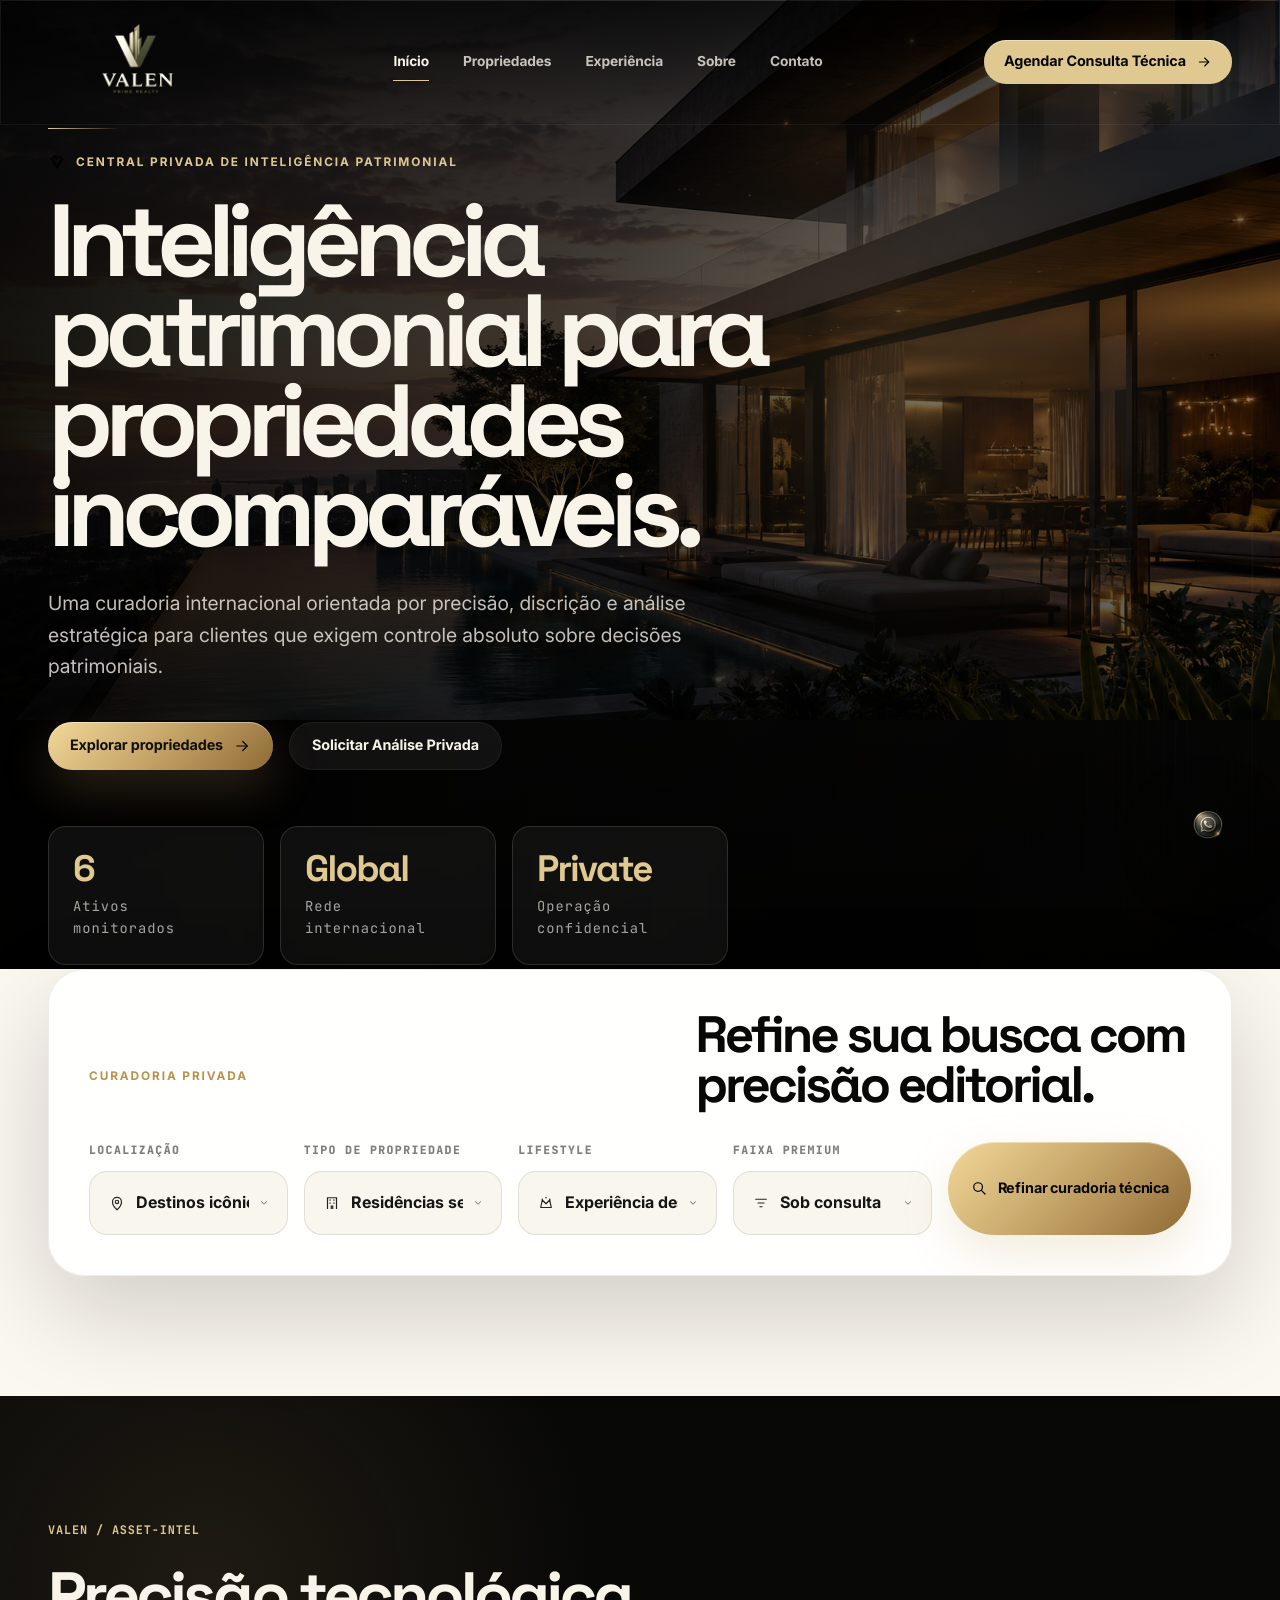
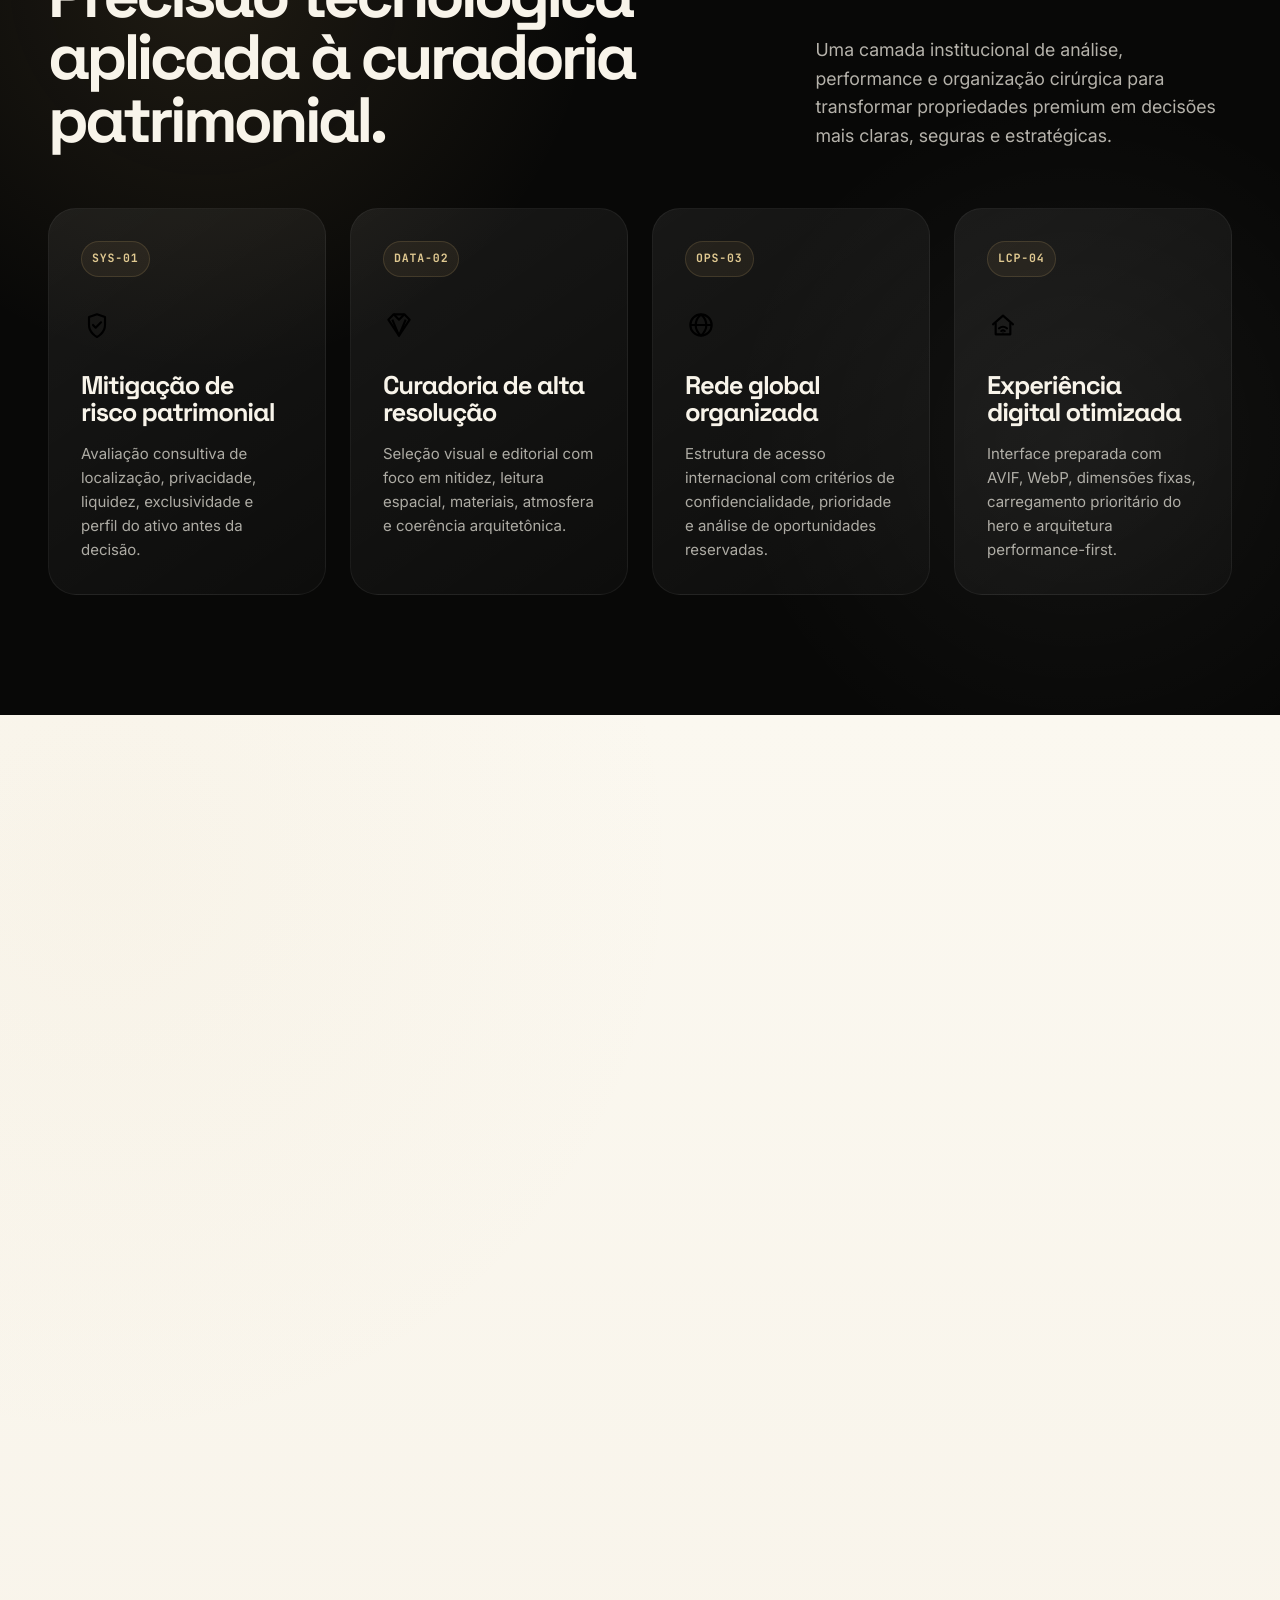
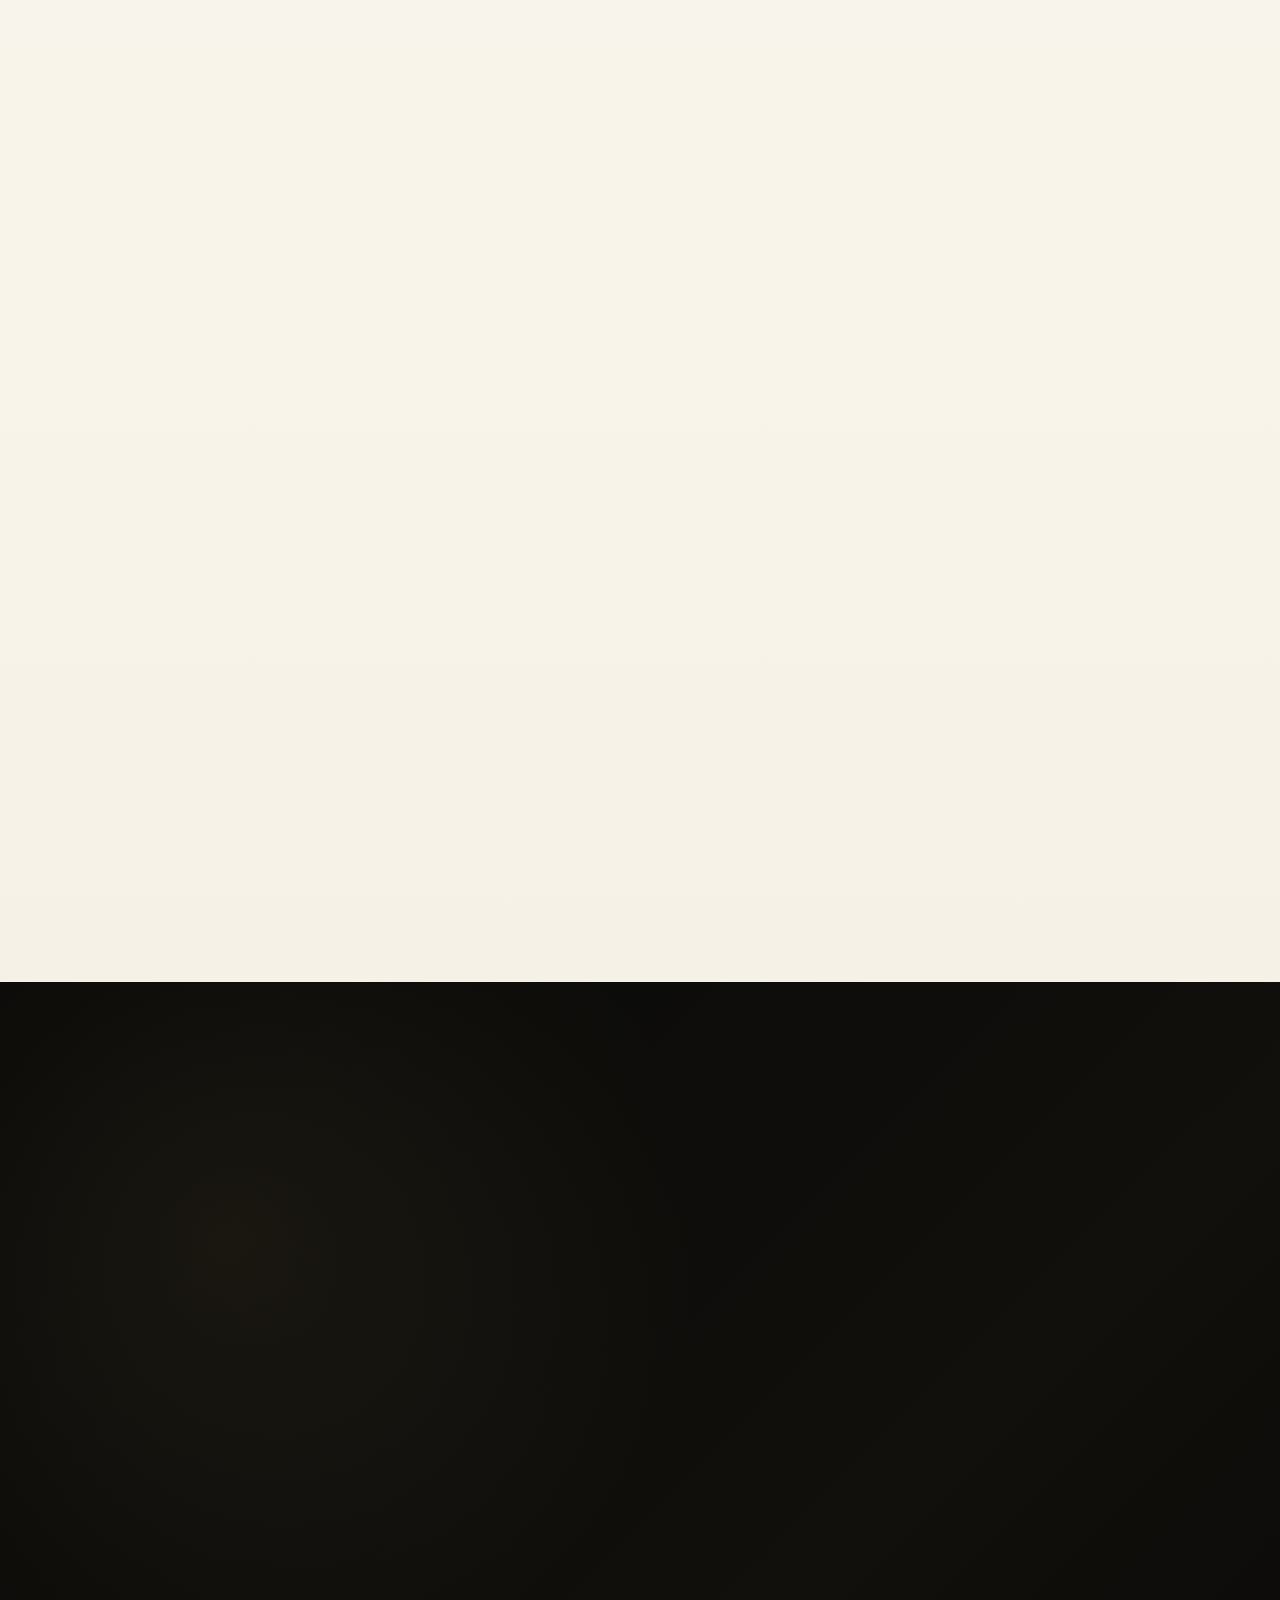
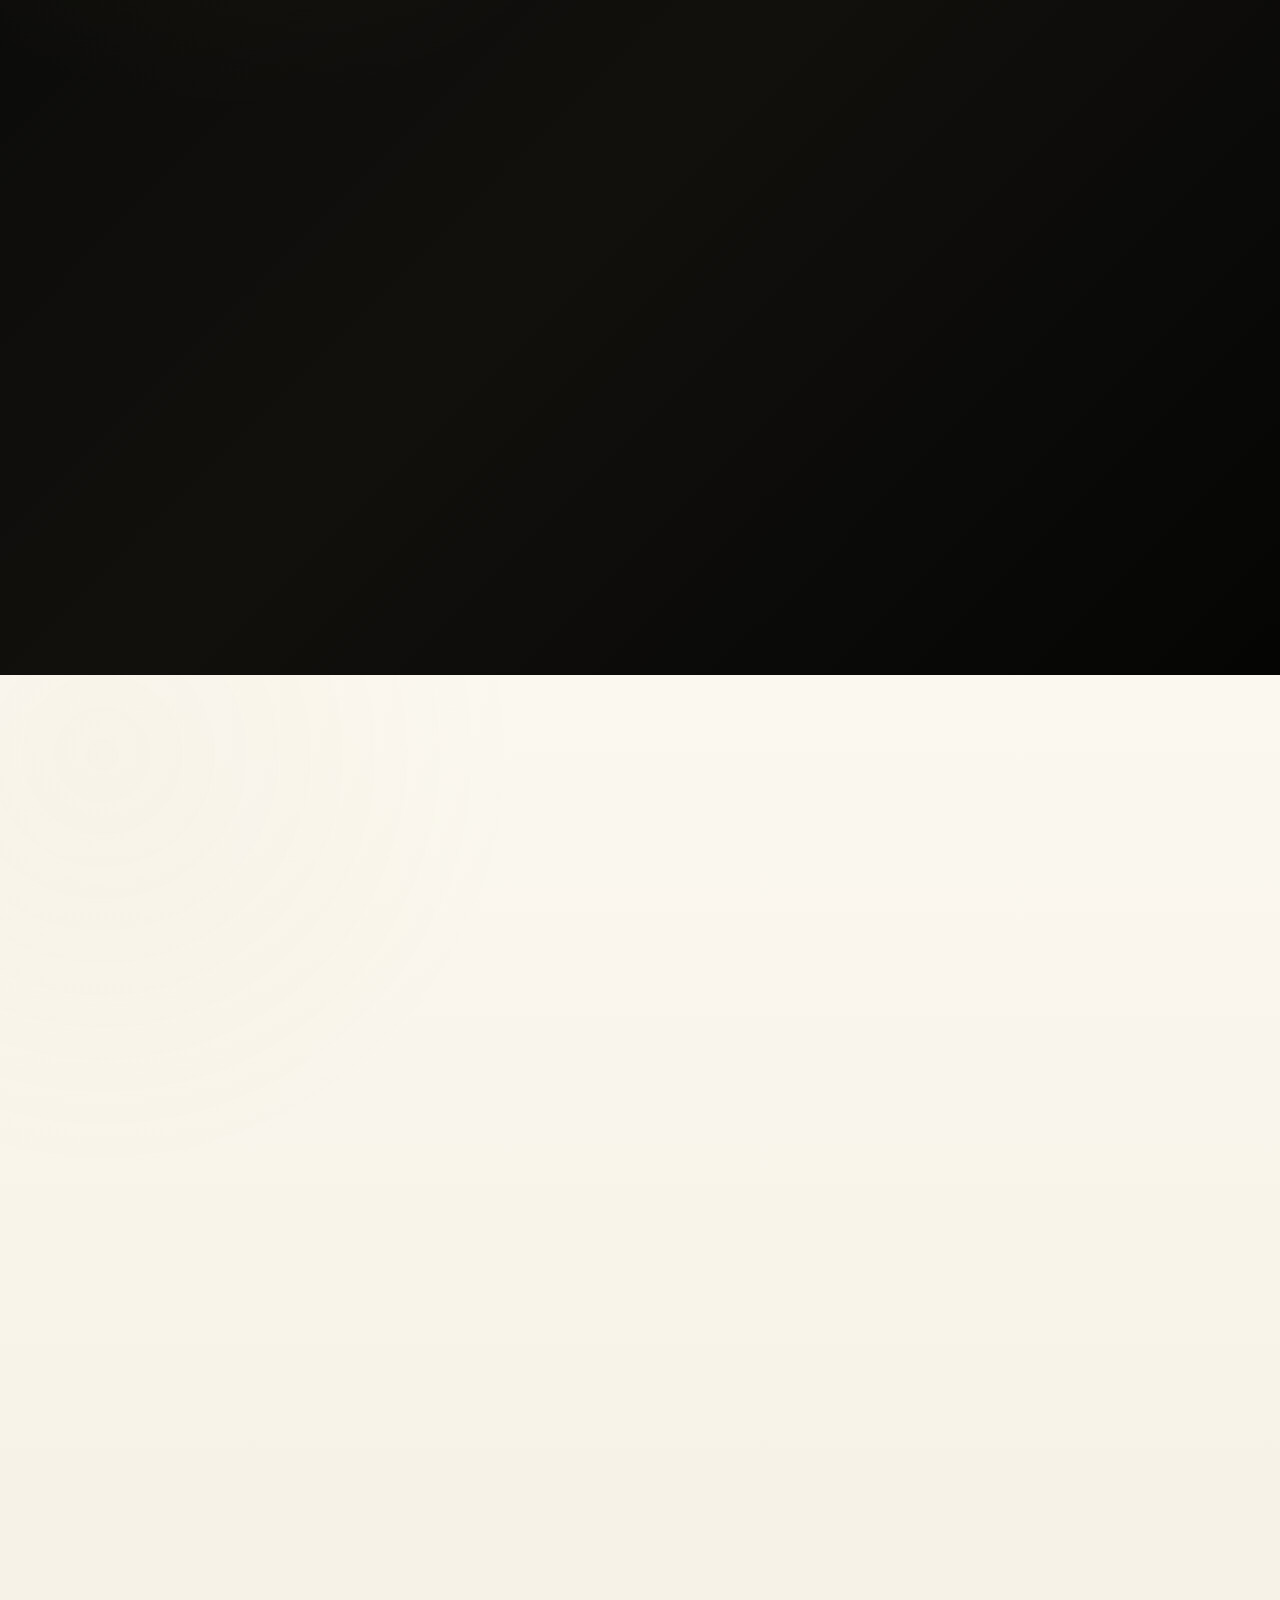
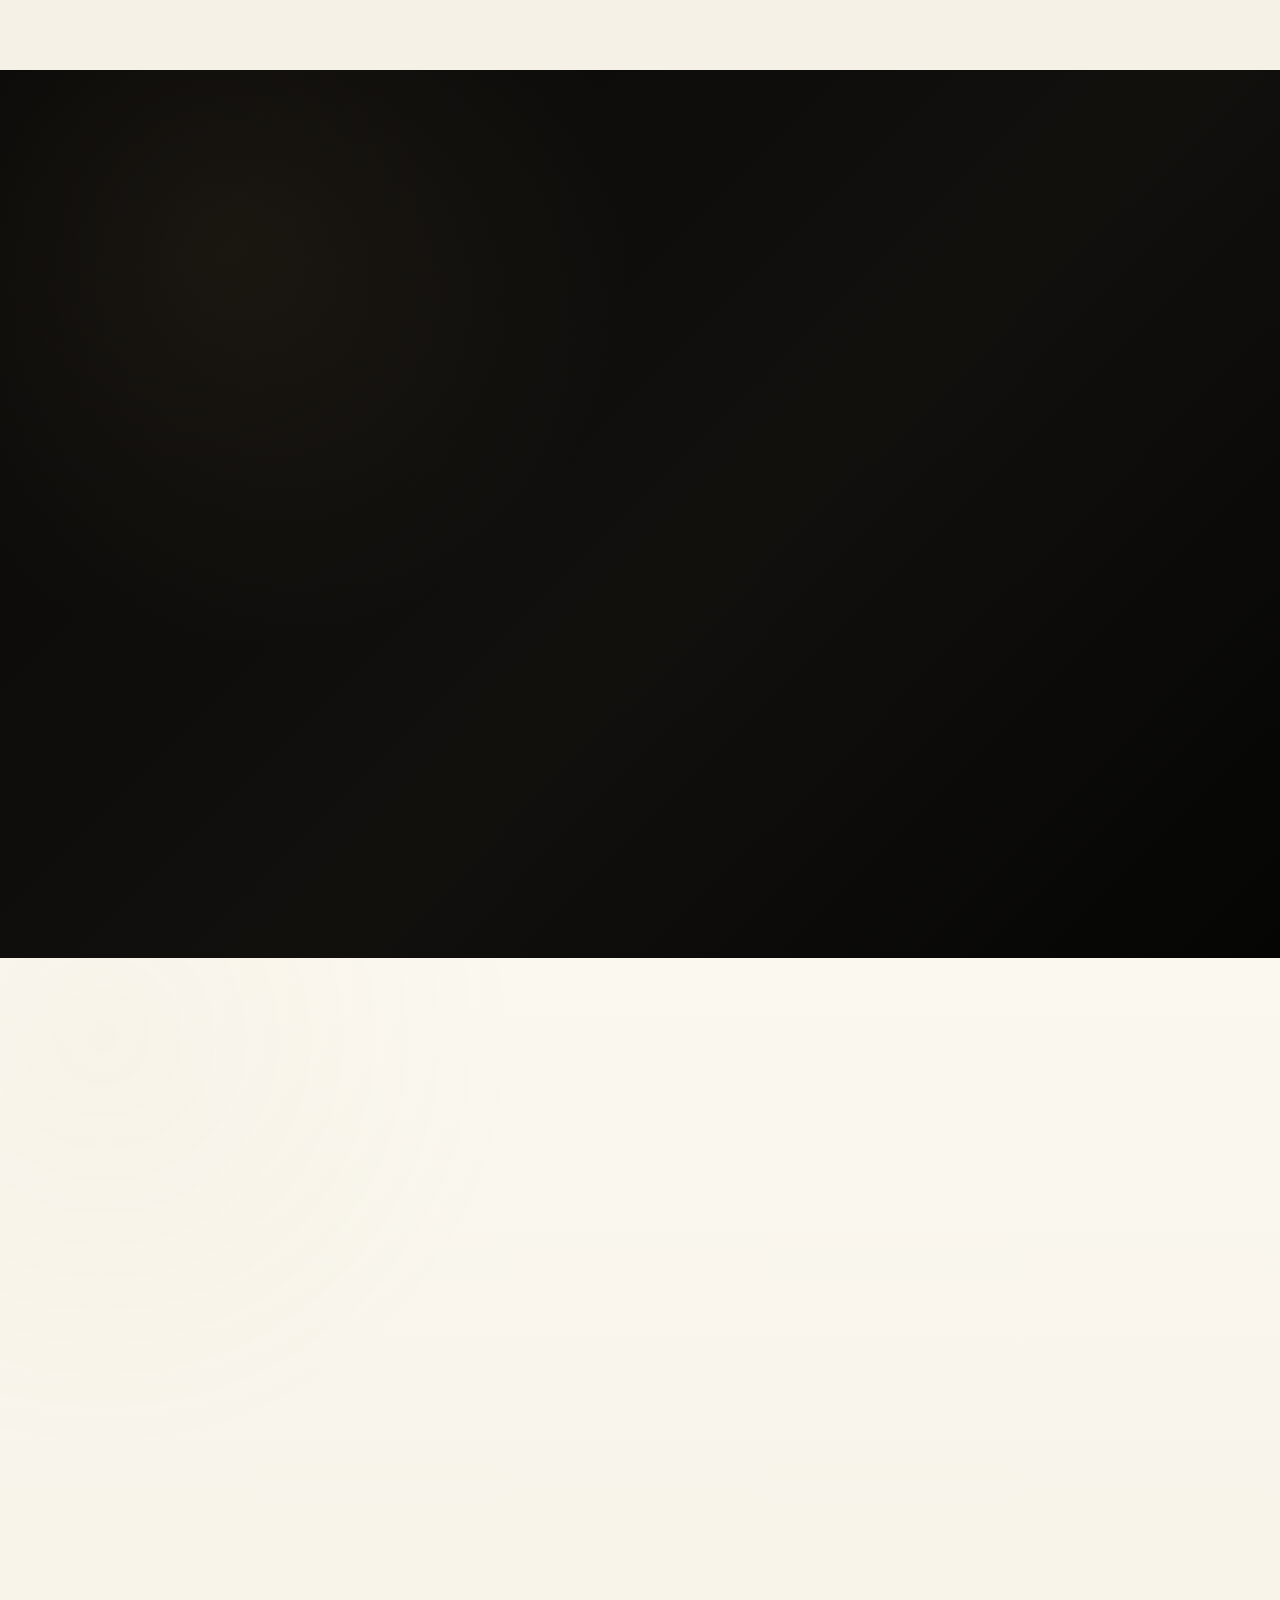
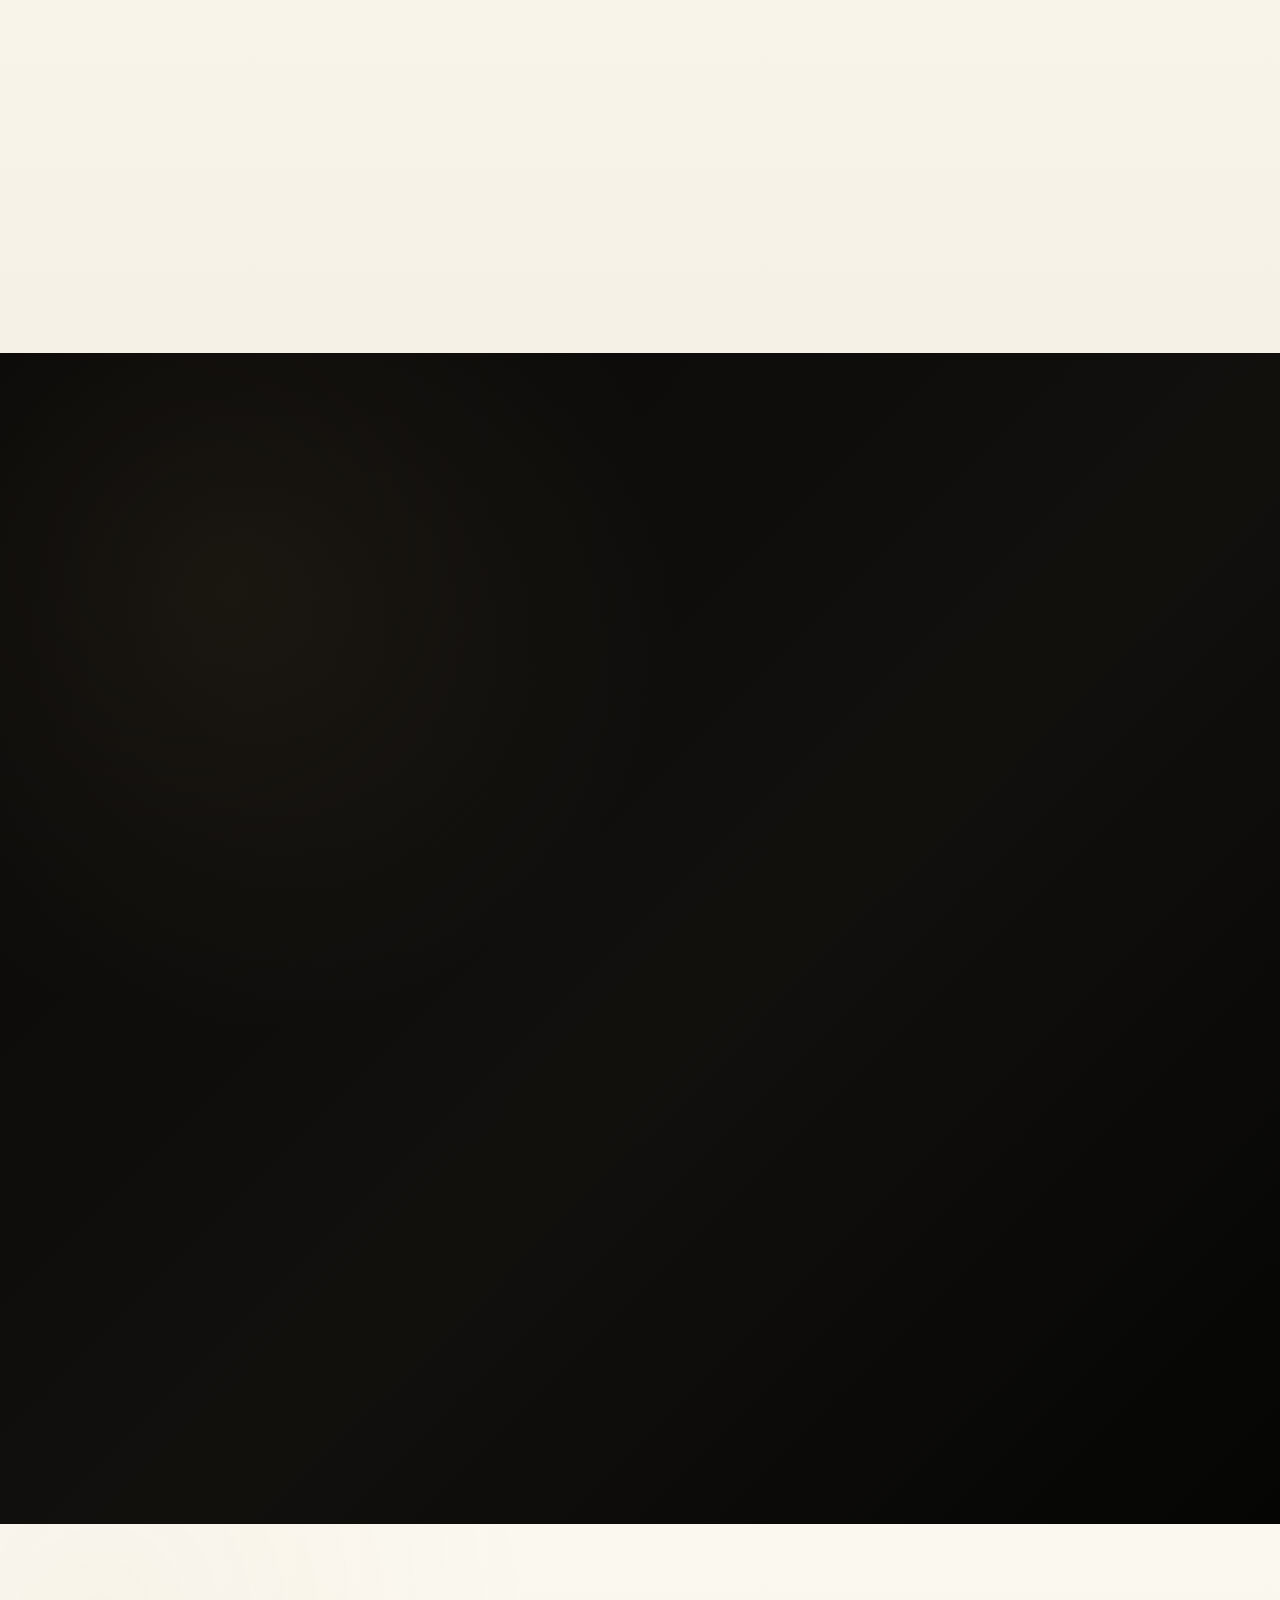
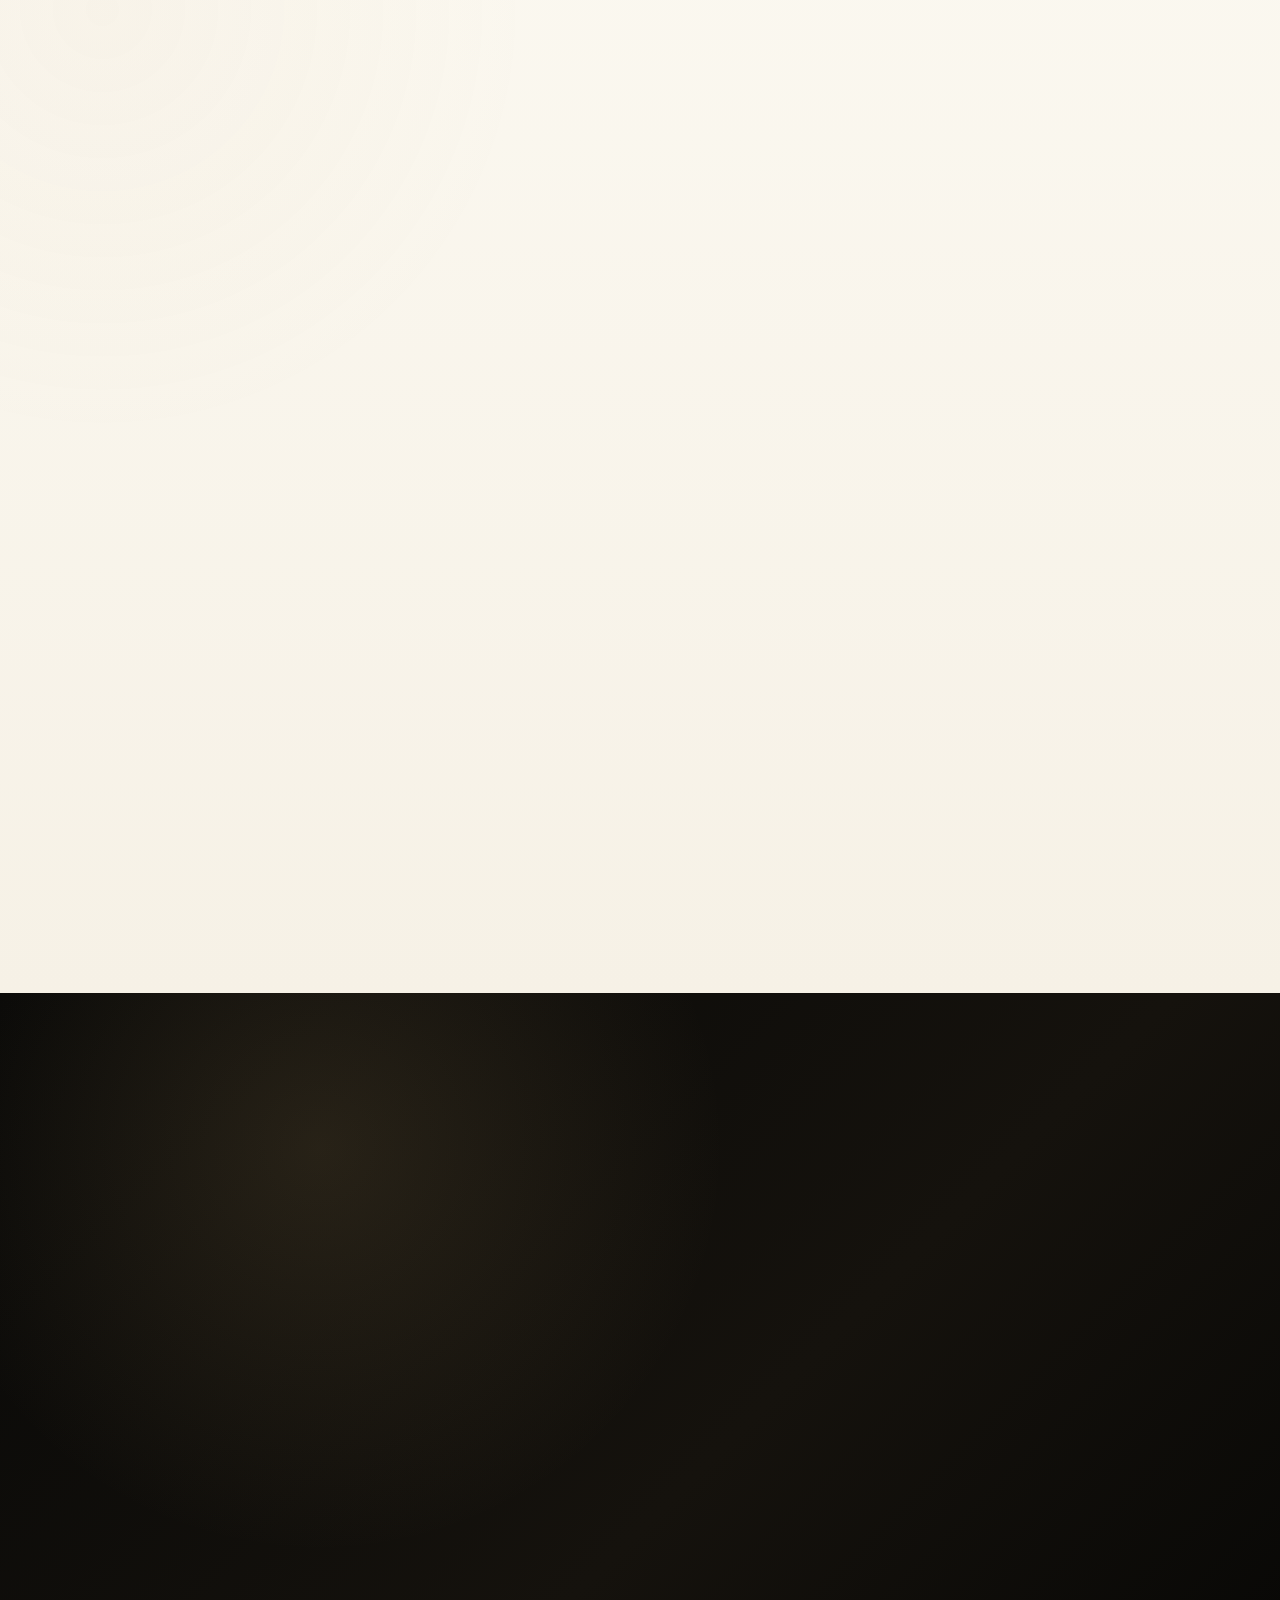
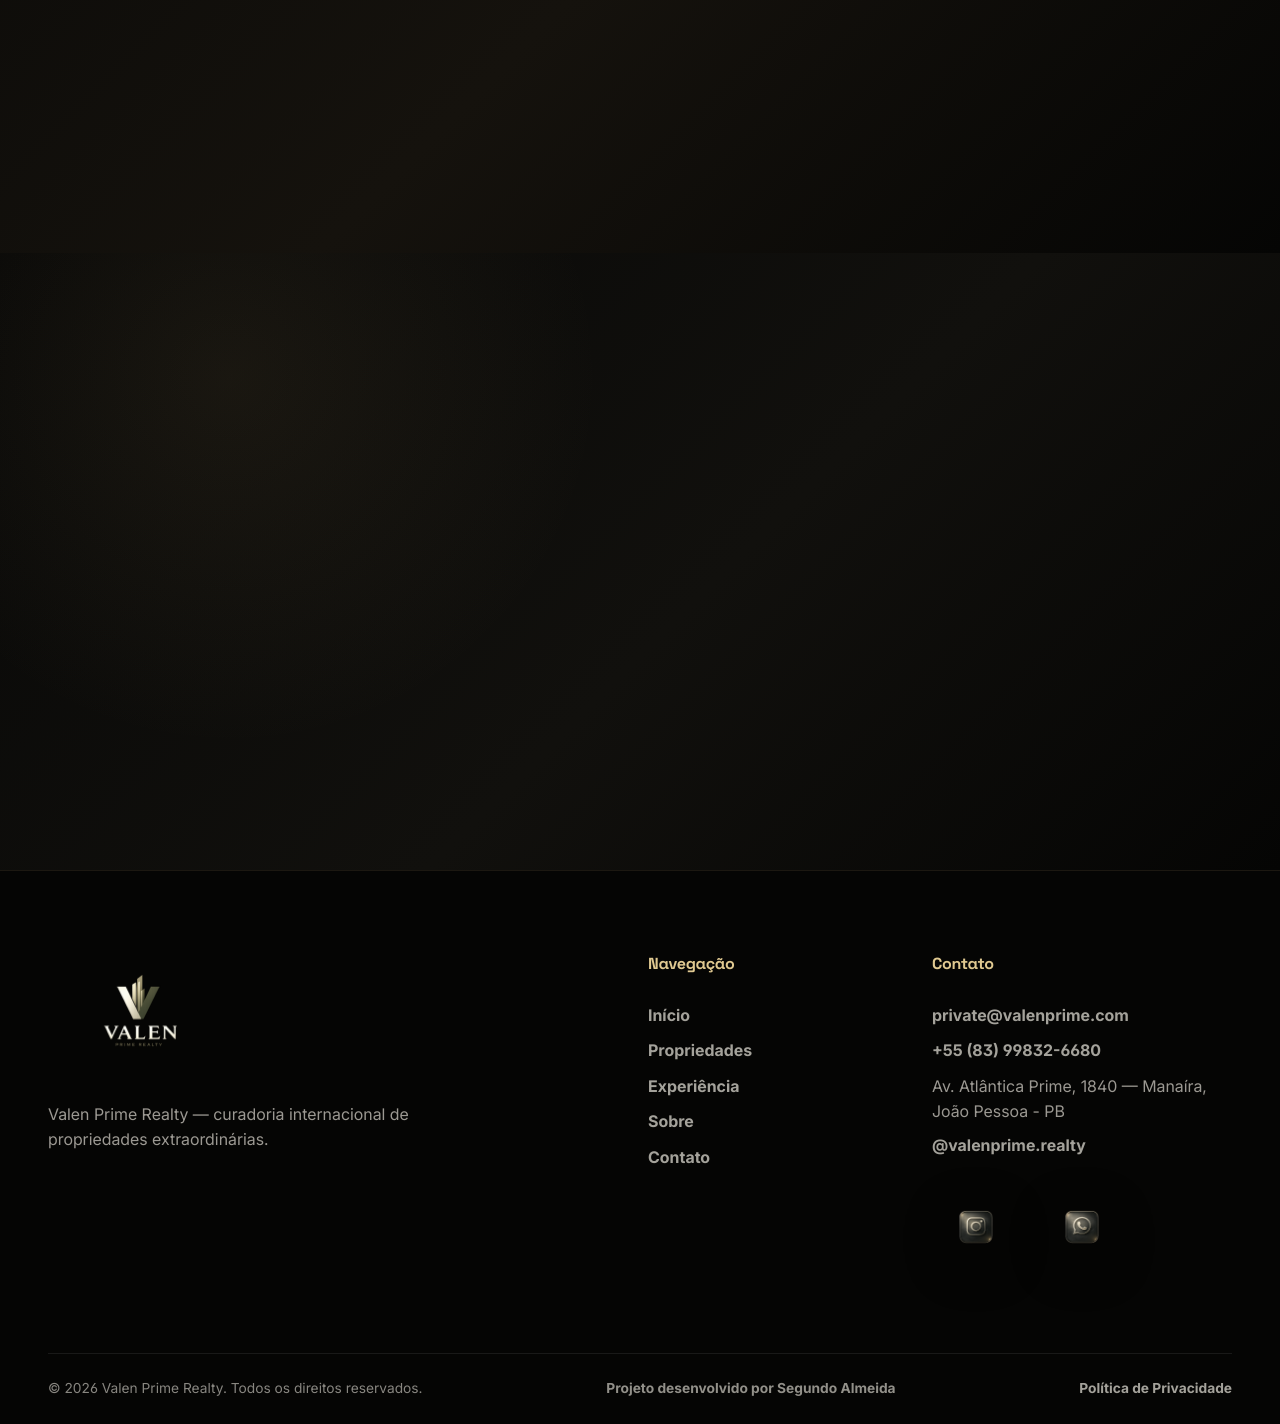
==== commit 3671c3d3: "feat: final premium Valen Prime Realty release" ====
--- a/index.html
+++ b/index.html
@@ -29,7 +29,7 @@
     />
     <meta
       property="og:description"
-      content="Propriedades exclusivas para quem exige o incomparável. Uma experiência privada, internacional e cinematográfica."
+      content="Inteligência patrimonial para propriedades incomparáveis. Uma experiência privada, internacional e cinematográfica."
     />
     <meta
       property="og:image"
@@ -62,7 +62,7 @@
     <link rel="preconnect" href="https://fonts.googleapis.com" />
     <link rel="preconnect" href="https://fonts.gstatic.com" crossorigin />
     <link
-      href="https://fonts.googleapis.com/css2?family=Inter:wght@400;500;600;700&family=Space+Grotesk:wght@500;600;700&display=swap"
+      href="https://fonts.googleapis.com/css2?family=Inter:wght@400;500;600;700;800&family=JetBrains+Mono:wght@500;600;700&family=Space+Grotesk:wght@500;600;700&display=swap"
       rel="stylesheet"
     />
 
@@ -90,7 +90,10 @@
         "url": "https://valenprimerealty.com/",
         "logo": "https://valenprimerealty.com/assets/logos/valen-logo-light.png",
         "image": "https://valenprimerealty.com/assets/images/hero/desktop/hero-main-desktop.webp",
-        "sameAs": ["https://www.instagram.com/", "https://wa.me/"],
+        "sameAs": [
+          "https://www.instagram.com/valenprime.realty/",
+          "https://wa.me/5583998326680"
+        ],
         "areaServed": ["Global", "Europe", "North America", "Middle East"],
         "serviceType": "Luxury Real Estate Advisory"
       }
@@ -142,7 +145,7 @@
         </nav>
 
         <a class="btn btn--header" href="#contato">
-          <span>Agendar Consultoria</span>
+          <span>Agendar Consulta Técnica</span>
           <img
             src="assets/icons/icon-arrow-right.svg"
             alt=""
@@ -186,7 +189,7 @@
         </nav>
 
         <a class="btn btn--mobile" href="#contato">
-          <span>Agendar Consultoria</span>
+          <span>Agendar Consulta Técnica</span>
           <img
             src="assets/icons/icon-arrow-right.svg"
             alt=""
@@ -262,17 +265,17 @@
                 width="18"
                 height="18"
               />
-              Curadoria internacional de imóveis extraordinários
+              Central privada de inteligência patrimonial
             </span>
 
             <h1 class="hero__title" id="hero-title">
-              Propriedades exclusivas para quem exige o incomparável.
+              Inteligência patrimonial para propriedades incomparáveis.
             </h1>
 
             <p class="hero__text">
-              Uma seleção privada de residências, penthouses e mansões em
-              destinos icônicos, com atendimento discreto e experiência sob
-              medida.
+              Uma curadoria internacional orientada por precisão, discrição e
+              análise estratégica para clientes que exigem controle absoluto
+              sobre decisões patrimoniais.
             </p>
 
             <div class="hero__actions">
@@ -286,7 +289,7 @@
                 />
               </a>
               <a class="btn btn--secondary" href="#contato">
-                <span>Falar com concierge</span>
+                <span>Solicitar Análise Privada</span>
               </a>
             </div>
 
@@ -296,15 +299,15 @@
             >
               <div class="hero__stat">
                 <dt>6</dt>
-                <dd>Coleções exclusivas</dd>
+                <dd>Ativos monitorados</dd>
               </div>
               <div class="hero__stat">
                 <dt>Global</dt>
-                <dd>Presença internacional</dd>
+                <dd>Rede internacional</dd>
               </div>
               <div class="hero__stat">
                 <dt>Private</dt>
-                <dd>Atendimento confidencial</dd>
+                <dd>Operação confidencial</dd>
               </div>
             </dl>
           </div>
@@ -414,10 +417,98 @@
                   width="18"
                   height="18"
                 />
-                <span>Refinar curadoria</span>
+                <span>Refinar curadoria técnica</span>
               </button>
             </div>
           </form>
+        </div>
+      </section>
+
+      <section
+        class="tech-intelligence section-dark section-hud"
+        id="inteligencia"
+        aria-labelledby="tech-title"
+      >
+        <div class="container">
+          <div class="section-heading section-heading--split reveal-on-scroll">
+            <div>
+              <span class="section-kicker mono-kicker"
+                >VALEN / ASSET-INTEL</span
+              >
+              <h2 id="tech-title">
+                Precisão tecnológica aplicada à curadoria patrimonial.
+              </h2>
+            </div>
+            <p>
+              Uma camada institucional de análise, performance e organização
+              cirúrgica para transformar propriedades premium em decisões mais
+              claras, seguras e estratégicas.
+            </p>
+          </div>
+
+          <div class="tech-grid">
+            <article class="tech-card reveal-on-scroll">
+              <span class="tech-card__code">SYS-01</span>
+              <img
+                src="assets/icons/icon-shield-premium.svg"
+                alt=""
+                width="32"
+                height="32"
+              />
+              <h3>Mitigação de risco patrimonial</h3>
+              <p>
+                Avaliação consultiva de localização, privacidade, liquidez,
+                exclusividade e perfil do ativo antes da decisão.
+              </p>
+            </article>
+
+            <article class="tech-card reveal-on-scroll">
+              <span class="tech-card__code">DATA-02</span>
+              <img
+                src="assets/icons/icon-diamond.svg"
+                alt=""
+                width="32"
+                height="32"
+              />
+              <h3>Curadoria de alta resolução</h3>
+              <p>
+                Seleção visual e editorial com foco em nitidez, leitura
+                espacial, materiais, atmosfera e coerência arquitetônica.
+              </p>
+            </article>
+
+            <article class="tech-card reveal-on-scroll">
+              <span class="tech-card__code">OPS-03</span>
+              <img
+                src="assets/icons/icon-globe.svg"
+                alt=""
+                width="32"
+                height="32"
+              />
+              <h3>Rede global organizada</h3>
+              <p>
+                Estrutura de acesso internacional com critérios de
+                confidencialidade, prioridade e análise de oportunidades
+                reservadas.
+              </p>
+            </article>
+
+            <article class="tech-card reveal-on-scroll">
+              <span class="tech-card__code">LCP-04</span>
+              <img
+                src="assets/icons/icon-smart-home.svg"
+                alt=""
+                width="32"
+                height="32"
+              />
+              <h3>Experiência digital otimizada</h3>
+              <p>
+                Interface preparada com AVIF, WebP, dimensões fixas,
+                carregamento prioritário do hero e arquitetura
+                performance-first.
+              </p>
+            </article>
+          </div>
         </div>
       </section>
 
@@ -445,7 +536,7 @@
               <a
                 class="property-card__media"
                 href="detalhe-imovel.html"
-                aria-label="Ver detalhes de Aurum Residence"
+                aria-label="Ver dossiê privado de Aurum Residence"
               >
                 <picture>
                   <source
@@ -463,11 +554,13 @@
                     decoding="async"
                   />
                 </picture>
-                <span class="property-card__tag">Signature Collection</span>
+                <span class="property-card__tag mono-badge"
+                  >Signature Collection</span
+                >
               </a>
               <div class="property-card__body">
                 <div>
-                  <span class="property-card__location">
+                  <span class="property-card__location mono-meta">
                     <img
                       src="assets/icons/icon-location.svg"
                       alt=""
@@ -520,7 +613,7 @@
                   </li>
                 </ul>
                 <a class="text-link" href="detalhe-imovel.html">
-                  Ver detalhes
+                  Ver dossiê privado
                   <img
                     src="assets/icons/icon-arrow-right.svg"
                     alt=""
@@ -535,7 +628,7 @@
               <a
                 class="property-card__media"
                 href="detalhe-imovel.html"
-                aria-label="Ver detalhes de Horizon Ocean"
+                aria-label="Ver dossiê privado de Horizon Ocean"
               >
                 <picture>
                   <source
@@ -553,11 +646,11 @@
                     decoding="async"
                   />
                 </picture>
-                <span class="property-card__tag">Oceanfront</span>
+                <span class="property-card__tag mono-badge">Oceanfront</span>
               </a>
               <div class="property-card__body">
                 <div>
-                  <span class="property-card__location">
+                  <span class="property-card__location mono-meta">
                     <img
                       src="assets/icons/icon-location.svg"
                       alt=""
@@ -610,7 +703,7 @@
                   </li>
                 </ul>
                 <a class="text-link" href="detalhe-imovel.html">
-                  Ver detalhes
+                  Ver dossiê privado
                   <img
                     src="assets/icons/icon-arrow-right.svg"
                     alt=""
@@ -625,7 +718,7 @@
               <a
                 class="property-card__media"
                 href="detalhe-imovel.html"
-                aria-label="Ver detalhes de Infinity Residence"
+                aria-label="Ver dossiê privado de Infinity Residence"
               >
                 <picture>
                   <source
@@ -643,11 +736,11 @@
                     decoding="async"
                   />
                 </picture>
-                <span class="property-card__tag">Sky Residence</span>
+                <span class="property-card__tag mono-badge">Sky Residence</span>
               </a>
               <div class="property-card__body">
                 <div>
-                  <span class="property-card__location">
+                  <span class="property-card__location mono-meta">
                     <img
                       src="assets/icons/icon-location.svg"
                       alt=""
@@ -700,7 +793,7 @@
                   </li>
                 </ul>
                 <a class="text-link" href="detalhe-imovel.html">
-                  Ver detalhes
+                  Ver dossiê privado
                   <img
                     src="assets/icons/icon-arrow-right.svg"
                     alt=""
@@ -715,7 +808,7 @@
               <a
                 class="property-card__media"
                 href="detalhe-imovel.html"
-                aria-label="Ver detalhes de Maison Bellevue"
+                aria-label="Ver dossiê privado de Maison Bellevue"
               >
                 <picture>
                   <source
@@ -733,11 +826,13 @@
                     decoding="async"
                   />
                 </picture>
-                <span class="property-card__tag">Heritage Villa</span>
+                <span class="property-card__tag mono-badge"
+                  >Heritage Villa</span
+                >
               </a>
               <div class="property-card__body">
                 <div>
-                  <span class="property-card__location">
+                  <span class="property-card__location mono-meta">
                     <img
                       src="assets/icons/icon-location.svg"
                       alt=""
@@ -790,7 +885,7 @@
                   </li>
                 </ul>
                 <a class="text-link" href="detalhe-imovel.html">
-                  Ver detalhes
+                  Ver dossiê privado
                   <img
                     src="assets/icons/icon-arrow-right.svg"
                     alt=""
@@ -805,7 +900,7 @@
               <a
                 class="property-card__media"
                 href="detalhe-imovel.html"
-                aria-label="Ver detalhes de Montblanc House"
+                aria-label="Ver dossiê privado de Montblanc House"
               >
                 <picture>
                   <source
@@ -823,11 +918,13 @@
                     decoding="async"
                   />
                 </picture>
-                <span class="property-card__tag">Mountain Estate</span>
+                <span class="property-card__tag mono-badge"
+                  >Mountain Estate</span
+                >
               </a>
               <div class="property-card__body">
                 <div>
-                  <span class="property-card__location">
+                  <span class="property-card__location mono-meta">
                     <img
                       src="assets/icons/icon-location.svg"
                       alt=""
@@ -880,7 +977,7 @@
                   </li>
                 </ul>
                 <a class="text-link" href="detalhe-imovel.html">
-                  Ver detalhes
+                  Ver dossiê privado
                   <img
                     src="assets/icons/icon-arrow-right.svg"
                     alt=""
@@ -895,7 +992,7 @@
               <a
                 class="property-card__media"
                 href="detalhe-imovel.html"
-                aria-label="Ver detalhes de Skyline Premium"
+                aria-label="Ver dossiê privado de Skyline Premium"
               >
                 <picture>
                   <source
@@ -913,11 +1010,11 @@
                     decoding="async"
                   />
                 </picture>
-                <span class="property-card__tag">Urban Icon</span>
+                <span class="property-card__tag mono-badge">Urban Icon</span>
               </a>
               <div class="property-card__body">
                 <div>
-                  <span class="property-card__location">
+                  <span class="property-card__location mono-meta">
                     <img
                       src="assets/icons/icon-location.svg"
                       alt=""
@@ -970,7 +1067,7 @@
                   </li>
                 </ul>
                 <a class="text-link" href="detalhe-imovel.html">
-                  Ver detalhes
+                  Ver dossiê privado
                   <img
                     src="assets/icons/icon-arrow-right.svg"
                     alt=""
@@ -1028,8 +1125,8 @@
                 <div>
                   <h3>Discrição absoluta</h3>
                   <p>
-                    Atendimento confidencial com comunicação reservada e
-                    condução estratégica.
+                    Operação confidencial com comunicação reservada e condução
+                    estratégica.
                   </p>
                 </div>
               </article>
--- a/assets/css/style.css
+++ b/assets/css/style.css
@@ -2165,62 +2165,607 @@
 }
 
 /* ==========================================================
-   17. Final Corrections — Images, Premium Icons and Contacts
+   17. Agency 10/10 Consolidated Layer
+   Luxury real estate, precision HUD details and final fixes
    ========================================================== */
 
-/* Prevent cropped/compressed editorial images in global/branding blocks */
+:root {
+  --font-mono:
+    "JetBrains Mono", "Roboto Mono", ui-monospace, SFMono-Regular, Menlo,
+    Consolas, monospace;
+  --hud-border: 1px solid rgba(255, 255, 255, 0.055);
+  --hud-border-dark: 1px solid rgba(8, 8, 7, 0.075);
+  --hud-glow: rgba(199, 166, 106, 0.18);
+}
+
+body {
+  font-feature-settings:
+    "kern" 1,
+    "liga" 1,
+    "ss01" 1;
+}
+
+.mono-kicker,
+.mono-badge,
+.mono-meta,
+.property-card__tag,
+.property-card__location,
+.field__label,
+.hero__stat dd,
+.overview-stat span,
+.tech-card__code {
+  font-family: var(--font-mono);
+  letter-spacing: 0.075em;
+}
+
+/* Dark sections remain premium, without visible square-grid artifacts. */
+.section-dark,
+.experience,
+.concierge,
+.advisors,
+.tech-intelligence,
+.contact,
+.final-cta,
+.property-gallery,
+.property-lifestyle,
+.property-contact,
+.site-footer {
+  background-image: none;
+}
+
+.section-dark,
+.experience,
+.concierge,
+.advisors,
+.tech-intelligence,
+.final-cta,
+.property-gallery,
+.property-lifestyle,
+.property-contact {
+  background:
+    radial-gradient(
+      circle at 18% 20%,
+      rgba(199, 166, 106, 0.08),
+      transparent 32%
+    ),
+    linear-gradient(135deg, #080807 0%, #11100d 55%, #050504 100%);
+}
+
+.section-light,
+.properties,
+.global,
+.aviation,
+.testimonials,
+.property-overview,
+.property-specs,
+.amenities,
+.related-properties {
+  background:
+    radial-gradient(
+      circle at 8% 8%,
+      rgba(199, 166, 106, 0.05),
+      transparent 28%
+    ),
+    linear-gradient(180deg, #fbf8f0 0%, #f6f1e6 100%);
+}
+
+.site-header,
+.curation-card,
+.property-card,
+.feature-item,
+.global__cards article,
+.contact-card,
+.contact-channel,
+.advisor-card,
+.testimonial-card,
+.spec-card,
+.amenity-card,
+.gallery-item,
+.property-overview__card,
+.overview-stat,
+.tech-card,
+.btn--secondary,
+.mobile-menu__link,
+.field__control {
+  border-width: 1px;
+  border-style: solid;
+}
+
+.section-dark .feature-item,
+.site-header,
+.contact-card,
+.contact-channel,
+.advisor-card,
+.gallery-item,
+.tech-card,
+.btn--secondary {
+  border-color: rgba(255, 255, 255, 0.055);
+}
+
+.curation-card,
+.property-card,
+.global__cards article,
+.testimonial-card,
+.spec-card,
+.amenity-card,
+.property-overview__card,
+.overview-stat {
+  border-color: rgba(8, 8, 7, 0.075);
+}
+
+/* Buttons */
+.btn--primary,
+.btn--header,
+.btn--mobile,
+.btn--search {
+  box-shadow:
+    inset 0 1px 0 rgba(255, 255, 255, 0.42),
+    0 18px 48px rgba(199, 166, 106, 0.22);
+}
+
+.btn--primary:hover,
+.btn--header:hover,
+.btn--mobile:hover,
+.btn--search:hover {
+  transform: translateY(-2px);
+  box-shadow:
+    inset 0 1px 0 rgba(255, 255, 255, 0.5),
+    0 28px 68px rgba(199, 166, 106, 0.3);
+}
+
+/* Hero depth and CLS protection */
+.hero__overlay,
+.property-hero__overlay {
+  background:
+    radial-gradient(
+      circle at 72% 34%,
+      rgba(199, 166, 106, 0.14),
+      transparent 28%
+    ),
+    linear-gradient(
+      90deg,
+      rgba(0, 0, 0, 0.88) 0%,
+      rgba(0, 0, 0, 0.58) 45%,
+      rgba(0, 0, 0, 0.22) 100%
+    ),
+    linear-gradient(
+      180deg,
+      rgba(0, 0, 0, 0.54) 0%,
+      rgba(0, 0, 0, 0.24) 42%,
+      rgba(0, 0, 0, 0.82) 100%
+    );
+}
+
+.hero__content::before,
+.property-hero__content::before {
+  display: block;
+  width: 72px;
+  height: 1px;
+  margin-bottom: 24px;
+  content: "";
+  background: linear-gradient(90deg, var(--color-gold-soft), transparent);
+}
+
+.hero__media,
+.property-hero__media {
+  aspect-ratio: 16 / 9;
+}
+
+.property-card__media {
+  aspect-ratio: 720 / 520;
+}
+
+.experience__media,
+.global__media,
+.concierge__media,
+.aviation__media,
+.property-lifestyle__media {
+  aspect-ratio: 4 / 5;
+}
+
+.testimonial-card picture {
+  aspect-ratio: 4 / 5;
+}
+
+.gallery-item {
+  aspect-ratio: 1 / 1;
+}
+
+.gallery-item--large {
+  aspect-ratio: 1.25 / 1;
+}
+
+.hero__image,
+.property-hero__image,
+.property-card__media img,
+.experience__media img,
+.global__media img,
+.concierge__media img,
+.aviation__media img,
+.property-lifestyle__media img,
+.gallery-item img,
+.testimonial-card picture img {
+  filter: saturate(0.96) contrast(1.06) brightness(0.9);
+}
+
 .global__media,
 .aviation__media,
-.property-lifestyle__media {
+.property-lifestyle__media,
+.concierge__media {
   background:
     radial-gradient(
       circle at 50% 20%,
       rgba(199, 166, 106, 0.08),
       transparent 34%
     ),
+    #050504;
+}
+
+.global__media img,
+.aviation__media img,
+.property-lifestyle__media img,
+.concierge__media img {
+  object-fit: contain;
+  object-position: center;
+  background: #050504;
+}
+
+/* Curation — clean premium light card */
+.curation {
+  margin-top: -76px;
+  padding-bottom: var(--space-15);
+  background: #fbf8f0;
+}
+
+.curation-card {
+  display: block;
+  padding: 40px;
+  overflow: hidden;
+  background: rgba(255, 255, 255, 0.88);
+  border-radius: var(--radius-xl);
+  box-shadow: 0 36px 100px rgba(14, 12, 9, 0.18);
+  backdrop-filter: blur(16px);
+}
+
+.curation-card__heading {
+  display: grid;
+  grid-template-columns: minmax(0, 0.8fr) minmax(280px, 0.7fr);
+  align-items: end;
+  gap: var(--space-5);
+  margin-bottom: var(--space-4);
+}
+
+.curation-card__heading .section-kicker {
+  color: #b9914d;
+}
+
+.curation-card__heading h2 {
+  max-width: none;
+  color: var(--color-black);
+  font-size: clamp(2rem, 4vw, 3.4rem);
+  line-height: 0.98;
+  letter-spacing: -0.06em;
+}
+
+.curation-card__grid {
+  display: grid;
+  grid-template-columns: repeat(4, minmax(0, 1fr)) auto;
+  gap: var(--space-2);
+}
+
+.field__label {
+  color: rgba(8, 8, 7, 0.52);
+  font-size: 0.72rem;
+  font-weight: 800;
+  letter-spacing: 0.12em;
+}
+
+.field__control {
+  min-height: 64px;
+  padding: 0 18px;
+  color: var(--color-graphite);
+  background: rgba(248, 244, 234, 0.78);
+  border-color: rgba(12, 12, 10, 0.1);
+  border-radius: var(--radius-md);
+}
+
+.field__control select {
+  color: var(--color-graphite);
+  font-weight: 700;
+}
+
+.field__control option {
+  color: var(--color-graphite);
+  background: #fbf8f0;
+}
+
+.curation-card .btn--search {
+  min-height: 64px;
+  white-space: nowrap;
+}
+
+/* Property cards */
+.property-card {
+  min-height: 100%;
+}
+
+.property-card__body {
+  min-height: 392px;
+}
+
+.property-card__body > div:first-child {
+  min-height: 168px;
+}
+
+.property-card__specs {
+  min-height: 74px;
+}
+
+.property-card .text-link {
+  margin-top: auto;
+}
+
+.property-card__tag {
+  color: #15120d;
+  background: rgba(224, 201, 145, 0.88);
+  border: 1px solid rgba(255, 255, 255, 0.34);
+  box-shadow: 0 12px 26px rgba(0, 0, 0, 0.18);
+}
+
+.property-card:hover {
+  transform: translateY(-8px);
+  box-shadow:
+    0 30px 74px rgba(14, 12, 9, 0.22),
+    0 0 0 1px rgba(199, 166, 106, 0.14);
+}
+
+/* Technology intelligence institutional section */
+.tech-intelligence {
+  padding: var(--space-15) 0;
+  overflow: hidden;
+}
+
+.section-hud {
+  background:
+    radial-gradient(
+      circle at 16% 20%,
+      rgba(199, 166, 106, 0.12),
+      transparent 30%
+    ),
+    radial-gradient(
+      circle at 84% 70%,
+      rgba(255, 255, 255, 0.045),
+      transparent 28%
+    ),
     var(--color-black);
 }
 
-.global__media picture,
-.aviation__media picture,
-.property-lifestyle__media picture {
+.tech-grid {
+  display: grid;
+  grid-template-columns: repeat(4, minmax(0, 1fr));
+  gap: var(--space-3);
+}
+
+.tech-card {
+  position: relative;
+  min-height: 332px;
+  padding: var(--space-4);
+  overflow: hidden;
+  background: linear-gradient(
+    145deg,
+    rgba(255, 255, 255, 0.065),
+    rgba(255, 255, 255, 0.022)
+  );
+  border-radius: var(--radius-lg);
+  contain: layout paint;
+  transition:
+    transform var(--transition-base),
+    border-color var(--transition-base),
+    box-shadow var(--transition-base);
+}
+
+.tech-card:hover {
+  transform: translateY(-6px);
+  border-color: rgba(199, 166, 106, 0.28);
+  box-shadow: 0 26px 68px rgba(0, 0, 0, 0.28);
+}
+
+.tech-card__code {
+  display: inline-flex;
+  margin-bottom: var(--space-4);
+  padding: 8px 10px;
+  color: var(--color-gold-soft);
+  font-size: 0.72rem;
+  font-weight: 700;
+  background: rgba(199, 166, 106, 0.08);
+  border: 1px solid rgba(199, 166, 106, 0.18);
+  border-radius: var(--radius-full);
+}
+
+.tech-card img {
+  margin-bottom: var(--space-4);
+}
+
+.tech-card h3 {
+  color: var(--color-ivory);
+  font-family: var(--font-heading);
+  font-size: clamp(1.25rem, 2vw, 1.7rem);
+  line-height: 1.02;
+  letter-spacing: -0.045em;
+}
+
+.tech-card p {
+  margin-top: var(--space-2);
+  color: rgba(248, 244, 234, 0.68);
+  font-size: 0.94rem;
+}
+
+/* Advisor cards — clean image, no rectangular shadow artifact */
+.advisor-card {
+  position: relative;
+  overflow: hidden;
+  min-height: 620px;
+  isolation: isolate;
+  background: #050504;
+  border: 1px solid rgba(199, 166, 106, 0.16);
+  border-radius: var(--radius-xl);
+  box-shadow: 0 28px 80px rgba(0, 0, 0, 0.36);
+}
+
+.advisor-card::before,
+.advisor-card::after {
+  display: none;
+  content: none;
+}
+
+.advisor-card picture,
+.advisor-card > picture,
+.advisor-card picture img,
+.advisor-card > picture img {
+  position: absolute;
+  inset: 0;
   width: 100%;
   height: 100%;
 }
 
-.global__media img,
-.aviation__media img,
-.property-lifestyle__media img {
-  object-fit: contain;
-  object-position: center;
-  background: var(--color-black);
-}
-
-/* Keep property card covers elegant without cutting the subject too aggressively */
-.property-card__media img {
-  object-position: center center;
-}
-
-/* Fix mobile image rhythm and avoid hard visual cuts */
-@media (max-width: 820px) {
-  .global__media,
-  .aviation__media,
-  .property-lifestyle__media {
-    border-radius: 24px;
-  }
-
-  .global__media img,
-  .aviation__media img,
-  .property-lifestyle__media img {
-    min-height: auto;
-    aspect-ratio: 4 / 3;
-    object-fit: contain;
-  }
-}
-
-/* Contact section: premium social icons twice the previous visual size */
+.advisor-card picture {
+  z-index: 1;
+}
+
+.advisor-card > picture::after {
+  position: absolute;
+  inset: 0;
+  z-index: 2;
+  content: "";
+  pointer-events: none;
+  background: linear-gradient(
+    180deg,
+    rgba(0, 0, 0, 0.04) 0%,
+    rgba(0, 0, 0, 0.16) 42%,
+    rgba(0, 0, 0, 0.78) 100%
+  );
+}
+
+.advisor-card picture img,
+.advisor-card > picture img {
+  object-fit: cover;
+  object-position: center top;
+  opacity: 1;
+  filter: none;
+  mix-blend-mode: normal;
+  transform: none;
+}
+
+.advisor-card__body {
+  position: absolute;
+  right: var(--space-4);
+  bottom: var(--space-4);
+  left: var(--space-4);
+  z-index: 3;
+  padding: 0;
+  background: transparent;
+  border: 0;
+  box-shadow: none;
+  backdrop-filter: none;
+}
+
+.advisor-card__body::before,
+.advisor-card__body::after {
+  display: none;
+  content: none;
+}
+
+.advisor-card__body h3 {
+  color: var(--color-ivory);
+  text-shadow: 0 8px 28px rgba(0, 0, 0, 0.55);
+}
+
+.advisor-card__body p {
+  color: rgba(248, 244, 234, 0.82);
+  text-shadow: 0 6px 22px rgba(0, 0, 0, 0.55);
+}
+
+.advisor-card__icons {
+  display: none;
+}
+
+/* Testimonials — no desktop cropping */
+.testimonials {
+  overflow: visible;
+  padding-top: var(--space-15);
+  padding-bottom: 160px;
+}
+
+.testimonials .container,
+.testimonials__grid {
+  overflow: visible;
+}
+
+.testimonials__grid {
+  gap: var(--space-5);
+  align-items: stretch;
+}
+
+.testimonial-card {
+  grid-template-columns: 0.48fr 0.52fr;
+  min-width: 0;
+  min-height: 560px;
+  overflow: hidden;
+}
+
+.testimonial-card picture {
+  min-width: 0;
+  height: 100%;
+}
+
+.testimonial-card__content {
+  min-width: 0;
+  padding: clamp(32px, 3vw, 48px);
+  overflow: visible;
+}
+
+.testimonial-card blockquote {
+  max-width: 100%;
+  font-size: clamp(1.45rem, 1.85vw, 2rem);
+  line-height: 1.12;
+  letter-spacing: -0.04em;
+  overflow-wrap: break-word;
+  word-break: normal;
+}
+
+/* Contact */
+.contact {
+  color: var(--color-ivory);
+  background:
+    radial-gradient(
+      circle at 25% 18%,
+      rgba(199, 166, 106, 0.14),
+      transparent 34%
+    ),
+    linear-gradient(135deg, #080807 0%, #15120d 55%, #050504 100%);
+}
+
+.contact .section-kicker,
+.contact__content h2,
+.contact__content p,
+.contact-channel strong,
+.contact-channel small,
+.contact-card__details a,
+.contact-card__details span {
+  color: rgba(248, 244, 234, 0.9);
+  opacity: 1;
+}
+
+.contact-card {
+  background: rgba(10, 10, 8, 0.92);
+  border: 1px solid rgba(199, 166, 106, 0.18);
+  box-shadow: 0 32px 90px rgba(0, 0, 0, 0.42);
+}
+
 .contact-channel {
   min-height: 112px;
+  background: rgba(255, 255, 255, 0.06);
+  border: 1px solid rgba(255, 255, 255, 0.1);
 }
 
 .contact-channel > img {
@@ -2230,42 +2775,57 @@
   object-fit: contain;
 }
 
-/* Footer social cards: icon fills the card area with premium spacing */
-.site-footer__socials a {
-  width: 58px;
-  height: 58px;
-  padding: 0;
-  overflow: hidden;
-}
-
-.site-footer__socials a img {
-  width: 100%;
-  height: 100%;
+.contact-card__details {
+  display: grid;
+  gap: var(--space-2);
+  margin-top: var(--space-3);
+  padding: 28px;
+  background: rgba(255, 255, 255, 0.045);
+  border: 1px solid rgba(255, 255, 255, 0.08);
+  border-radius: var(--radius-lg);
+  box-shadow: none;
+}
+
+.contact-card__details a,
+.contact-card__details span {
+  display: grid;
+  grid-template-columns: 24px 1fr;
+  align-items: start;
+  gap: 14px;
+  font-size: 1rem;
+  font-weight: 700;
+  line-height: 1.45;
+  border: 0;
+  background: transparent;
+}
+
+.contact-card__details img {
+  width: 20px;
+  height: 20px;
   object-fit: contain;
-}
-
-/* Floating WhatsApp: icon fills the complete circular card */
-.floating-whatsapp {
-  width: 74px;
-  height: 74px;
-  padding: 0;
-  overflow: hidden;
-}
-
-.floating-whatsapp img {
-  width: 100%;
-  height: 100%;
-  object-fit: contain;
-}
-
-/* Contact details with address line */
-.contact-card__details span,
-.site-footer__contact span {
-  display: flex;
+  margin-top: 2px;
+  opacity: 0.9;
+}
+
+/* Footer and floating WhatsApp */
+.site-footer {
+  background: #050504;
+  background-image: none;
+  border-top: 1px solid rgba(199, 166, 106, 0.12);
+}
+
+.site-footer__bottom {
   align-items: center;
-  gap: 10px;
-  color: rgba(248, 244, 234, 0.72);
+}
+
+.site-footer__bottom span {
+  color: rgba(248, 244, 234, 0.58);
   font-weight: 700;
+}
+
+.site-footer__bottom span strong,
+.site-footer__bottom span a {
+  color: var(--color-gold-soft);
 }
 
 .site-footer__contact span {
@@ -2274,7 +2834,65 @@
   line-height: 1.55;
 }
 
-/* Detail page lightbox support from script.js */
+.site-footer__socials {
+  display: flex;
+  align-items: center;
+  gap: 18px;
+}
+
+.site-footer__socials a {
+  width: 88px;
+  height: 88px;
+  padding: 0;
+  overflow: visible;
+  background: transparent;
+  border: 0;
+  box-shadow: none;
+  border-radius: 0;
+}
+
+.site-footer__socials a img {
+  width: 88px;
+  height: 88px;
+  display: block;
+  object-fit: contain;
+  image-rendering: auto;
+  filter: drop-shadow(0 12px 28px rgba(0, 0, 0, 0.34));
+}
+
+.floating-whatsapp,
+.floating-whatsapp:focus,
+.floating-whatsapp:active,
+.floating-whatsapp:hover {
+  width: 96px;
+  height: 96px;
+  padding: 0;
+  overflow: visible;
+  background: transparent;
+  border: 0;
+  box-shadow: none;
+  outline: none;
+  backdrop-filter: none;
+  border-radius: 0;
+}
+
+.floating-whatsapp::before,
+.floating-whatsapp::after {
+  display: none;
+  content: none;
+}
+
+.floating-whatsapp img {
+  width: 96px;
+  height: 96px;
+  display: block;
+  object-fit: contain;
+  background: transparent;
+  image-rendering: auto;
+  filter: drop-shadow(0 18px 40px rgba(0, 0, 0, 0.42));
+}
+
+/* Lightbox */
 .gallery-lightbox {
   position: fixed;
   inset: 0;
@@ -2321,7 +2939,280 @@
   border-radius: var(--radius-full);
 }
 
+/* Privacy and 404 support */
+.privacy-page,
+.error-page {
+  background: var(--color-black);
+  color: var(--color-ivory);
+}
+
+.privacy-hero,
+.error-404 {
+  position: relative;
+  min-height: 70svh;
+  display: grid;
+  place-items: center;
+  overflow: hidden;
+  padding: calc(var(--header-height) + 96px) 0 96px;
+  background: var(--gradient-dark);
+}
+
+.privacy-hero__content,
+.error-404__content {
+  max-width: 860px;
+}
+
+.privacy-hero h1,
+.error-404 h1 {
+  font-family: var(--font-heading);
+  font-size: clamp(3rem, 8vw, 7rem);
+  line-height: 0.88;
+  letter-spacing: -0.08em;
+}
+
+.privacy-hero p,
+.error-404 p {
+  max-width: 680px;
+  margin-top: var(--space-4);
+  color: rgba(248, 244, 234, 0.72);
+  font-size: clamp(1rem, 1.7vw, 1.22rem);
+}
+
+.privacy-content {
+  padding: var(--space-12) 0;
+  background: var(--color-offwhite);
+  color: var(--color-graphite);
+}
+
+.privacy-card {
+  padding: clamp(24px, 5vw, 64px);
+  background: rgba(255, 255, 255, 0.72);
+  border: var(--hud-border-dark);
+  border-radius: var(--radius-xl);
+  box-shadow: var(--shadow-card);
+}
+
+.privacy-block + .privacy-block {
+  margin-top: var(--space-5);
+  padding-top: var(--space-5);
+  border-top: 1px solid rgba(8, 8, 7, 0.08);
+}
+
+.privacy-block h2 {
+  margin-bottom: var(--space-2);
+  font-family: var(--font-heading);
+  font-size: clamp(1.4rem, 3vw, 2rem);
+  letter-spacing: -0.045em;
+}
+
+.privacy-block p,
+.privacy-contact-list {
+  color: var(--color-muted-dark);
+}
+
+.privacy-contact-list {
+  display: grid;
+  gap: 10px;
+  margin-top: var(--space-3);
+}
+
+.error-404__bg,
+.error-404__bg img,
+.error-404__overlay {
+  position: absolute;
+  inset: 0;
+  width: 100%;
+  height: 100%;
+}
+
+.error-404__bg img {
+  object-fit: cover;
+  opacity: 0.44;
+}
+
+.error-404__overlay {
+  background: rgba(0, 0, 0, 0.62);
+}
+
+.error-404__content {
+  position: relative;
+  z-index: 2;
+}
+
+.error-404__logo {
+  display: inline-flex;
+  margin-bottom: var(--space-6);
+}
+
+.error-404__actions {
+  display: flex;
+  flex-wrap: wrap;
+  gap: var(--space-2);
+  margin-top: var(--space-5);
+}
+
+/* Responsive consolidated rules */
+@media (max-width: 1180px) {
+  .curation-card__grid,
+  .tech-grid {
+    grid-template-columns: repeat(2, minmax(0, 1fr));
+  }
+
+  .curation-card .btn--search,
+  .btn--search {
+    grid-column: 1 / -1;
+  }
+
+  .property-card__body {
+    min-height: 360px;
+  }
+}
+
+@media (max-width: 820px) {
+  .curation {
+    margin-top: 0;
+    padding: var(--space-10) 0;
+    background: #fbf8f0;
+  }
+
+  .curation-card {
+    padding: var(--space-3);
+    border-radius: var(--radius-lg);
+  }
+
+  .curation-card__heading {
+    grid-template-columns: 1fr;
+    gap: var(--space-2);
+  }
+
+  .curation-card__heading h2 {
+    font-size: clamp(1.8rem, 9vw, 2.7rem);
+  }
+
+  .curation-card__grid {
+    grid-template-columns: 1fr;
+  }
+
+  .field__control {
+    min-height: 58px;
+  }
+
+  .tech-intelligence {
+    padding: var(--space-10) 0;
+  }
+
+  .experience__media,
+  .global__media,
+  .concierge__media,
+  .aviation__media,
+  .property-lifestyle__media {
+    aspect-ratio: 4 / 3;
+  }
+
+  .global__media img,
+  .aviation__media img,
+  .property-lifestyle__media img,
+  .concierge__media img {
+    min-height: auto;
+    aspect-ratio: 4 / 3;
+    object-fit: contain;
+  }
+
+  .advisor-card {
+    min-height: 560px;
+    border-radius: var(--radius-lg);
+  }
+
+  .advisor-card__body {
+    left: 22px;
+    right: 22px;
+    bottom: 24px;
+  }
+
+  .advisor-card__body h3 {
+    font-size: clamp(2rem, 12vw, 3rem);
+  }
+
+  .advisor-card__body p {
+    font-size: 0.95rem;
+    line-height: 1.5;
+  }
+
+  .testimonials {
+    overflow: visible;
+    padding-top: var(--space-10);
+    padding-bottom: var(--space-12);
+  }
+
+  .testimonials__grid {
+    grid-template-columns: 1fr;
+    gap: var(--space-4);
+  }
+
+  .testimonial-card {
+    grid-template-columns: 1fr;
+    min-height: auto;
+  }
+
+  .testimonial-card picture {
+    min-height: 340px;
+  }
+
+  .testimonial-card__content {
+    padding: var(--space-4);
+  }
+
+  .testimonial-card blockquote {
+    font-size: clamp(1.45rem, 8vw, 2.1rem);
+    line-height: 1.12;
+  }
+
+  .contact-card__details {
+    padding: 22px;
+    border-radius: 22px;
+  }
+
+  .contact-card__details a,
+  .contact-card__details span {
+    grid-template-columns: 22px 1fr;
+    gap: 12px;
+    font-size: 0.92rem;
+  }
+
+  .contact-card__details img {
+    width: 18px;
+    height: 18px;
+  }
+
+  .site-footer__socials a,
+  .site-footer__socials a img {
+    width: 72px;
+    height: 72px;
+  }
+
+  .floating-whatsapp,
+  .floating-whatsapp img {
+    width: 82px;
+    height: 82px;
+  }
+}
+
 @media (max-width: 560px) {
+  .tech-grid {
+    grid-template-columns: 1fr;
+  }
+
+  .tech-card {
+    min-height: auto;
+    padding: var(--space-3);
+  }
+
+  .property-card__body,
+  .property-card__body > div:first-child,
+  .property-card__specs {
+    min-height: auto;
+  }
+
   .contact-channel {
     min-height: 96px;
   }
@@ -2332,327 +3223,15 @@
     flex-basis: 72px;
   }
 
-  .floating-whatsapp {
+  .site-footer__socials a,
+  .site-footer__socials a img {
     width: 64px;
     height: 64px;
-    right: 14px;
-    bottom: 14px;
-  }
-
-  .site-footer__socials a {
-    width: 54px;
-    height: 54px;
-  }
-}
-
-/* ==========================================================
-   18. Precision Fixes — Uncropped Concierge Image / Full Icons
-   ========================================================== */
-
-/* The concierge image must never crop inside its premium frame */
-.concierge__media {
-  display: flex;
-  align-items: center;
-  justify-content: center;
-  background:
-    radial-gradient(
-      circle at 50% 18%,
-      rgba(199, 166, 106, 0.12),
-      transparent 34%
-    ),
-    #050504;
-}
-
-.concierge__media picture {
-  width: 100%;
-  height: 100%;
-}
-
-.concierge__media img {
-  width: 100%;
-  height: 100%;
-  min-height: 540px;
-  object-fit: contain;
-  object-position: center;
-  background: #050504;
-}
-
-/* Footer social icons filling the entire circular card */
-.site-footer__socials a {
-  width: 64px;
-  height: 64px;
-  padding: 0;
-  overflow: hidden;
-  background: transparent;
-  border-color: rgba(199, 166, 106, 0.24);
-}
-
-.site-footer__socials a img {
-  width: 100%;
-  height: 100%;
-  display: block;
-  object-fit: cover;
-  border-radius: inherit;
-}
-
-/* Floating WhatsApp icon filling the complete floating card */
-.floating-whatsapp {
-  width: 78px;
-  height: 78px;
-  padding: 0;
-  overflow: hidden;
-  background: transparent;
-  border-color: rgba(199, 166, 106, 0.36);
-}
-
-.floating-whatsapp img {
-  width: 100%;
-  height: 100%;
-  display: block;
-  object-fit: cover;
-  border-radius: inherit;
-}
-
-/* Footer bottom with developer credit */
-.site-footer__bottom {
-  align-items: center;
-}
-
-.site-footer__bottom span {
-  color: rgba(248, 244, 234, 0.54);
-  font-weight: 700;
-}
-
-@media (max-width: 820px) {
-  .concierge__media img {
-    min-height: auto;
-    aspect-ratio: 4 / 3;
-    object-fit: contain;
-  }
-}
-
-@media (max-width: 560px) {
-  .site-footer__socials a {
-    width: 58px;
-    height: 58px;
-  }
-
-  .floating-whatsapp {
-    width: 68px;
-    height: 68px;
-  }
-
-  .site-footer__bottom {
-    align-items: flex-start;
-  }
-}
-
-/* ==========================================================
-   19. Definitive Premium Icon Fix — No Blur / No Empty Card
-   ========================================================== */
-
-/* Remove the oversized empty frame around footer premium icons */
-.site-footer__socials {
-  align-items: center;
-}
-
-.site-footer__socials a {
-  width: 44px;
-  height: 44px;
-  padding: 0;
-  overflow: visible;
-  background: transparent;
-  border: 0;
-  box-shadow: none;
-  border-radius: 0;
-}
-
-.site-footer__socials a img {
-  width: 44px;
-  height: 44px;
-  display: block;
-  object-fit: contain;
-  border-radius: 0;
-  transform: none;
-  image-rendering: auto;
-}
-
-/* Floating WhatsApp: remove empty card effect and keep PNG sharp */
-.floating-whatsapp {
-  width: 58px;
-  height: 58px;
-  padding: 0;
-  overflow: visible;
-  background: transparent;
-  border: 0;
-  box-shadow: none;
-  backdrop-filter: none;
-  border-radius: 0;
-}
-
-.floating-whatsapp img {
-  width: 58px;
-  height: 58px;
-  display: block;
-  object-fit: contain;
-  border-radius: 0;
-  transform: none;
-  image-rendering: auto;
-  filter: drop-shadow(0 12px 28px rgba(0, 0, 0, 0.34));
-}
-
-/* Keep only a subtle premium glow without creating another visible card */
-.floating-whatsapp::before {
-  position: absolute;
-  inset: 6px;
-  z-index: -1;
-  content: "";
-  border-radius: 999px;
-  background: rgba(199, 166, 106, 0.12);
-  filter: blur(14px);
-}
-
-@media (max-width: 560px) {
-  .site-footer__socials a,
-  .site-footer__socials a img {
-    width: 42px;
-    height: 42px;
   }
 
   .floating-whatsapp,
   .floating-whatsapp img {
-    width: 54px;
-    height: 54px;
-  }
-}
-/* ==========================================================
-   FINAL PREMIUM ICON SIZE FIX
-   COLAR NO FINAL DO CSS
-   ========================================================== */
-
-/* =========================
-   FOOTER PREMIUM ICONS
-========================= */
-
-.site-footer__socials {
-  display: flex;
-  align-items: center;
-  gap: 18px;
-}
-
-.site-footer__socials a {
-  width: 88px;
-  height: 88px;
-  padding: 0;
-  background: transparent;
-  border: 0;
-  box-shadow: none;
-  overflow: visible;
-}
-
-.site-footer__socials a img {
-  width: 88px;
-  height: 88px;
-  display: block;
-  object-fit: contain;
-  image-rendering: auto;
-  filter: drop-shadow(0 12px 28px rgba(0, 0, 0, 0.34));
-}
-
-/* =========================
-   FLOATING WHATSAPP ICON
-========================= */
-
-.floating-whatsapp {
-  width: 120px;
-  height: 120px;
-  padding: 0;
-  background: transparent;
-  border: 0;
-  box-shadow: none;
-  backdrop-filter: none;
-  overflow: visible;
-}
-
-.floating-whatsapp img {
-  width: 120px;
-  height: 120px;
-  display: block;
-  object-fit: contain;
-  image-rendering: auto;
-  filter: drop-shadow(0 18px 40px rgba(0, 0, 0, 0.42));
-}
-
-/* =========================
-   MOBILE
-========================= */
-
-@media (max-width: 560px) {
-  .site-footer__socials a,
-  .site-footer__socials a img {
     width: 72px;
     height: 72px;
   }
-
-  .floating-whatsapp,
-  .floating-whatsapp img {
-    width: 92px;
-    height: 92px;
-  }
-}
-/* =========================
-   FLOATING WHATSAPP ICON
-   ULTRA SIZE
-========================= */
-
-.floating-whatsapp {
-  width: 240px;
-  height: 240px;
-  padding: 0;
-  background: transparent;
-  border: 0;
-  box-shadow: none;
-  backdrop-filter: none;
-  overflow: visible;
-}
-
-.floating-whatsapp img {
-  width: 240px;
-  height: 240px;
-  display: block;
-  object-fit: contain;
-  image-rendering: auto;
-  filter: drop-shadow(0 22px 48px rgba(0, 0, 0, 0.45));
-}
-
-/* =========================
-   MOBILE
-========================= */
-
-@media (max-width: 560px) {
-  .floating-whatsapp,
-  .floating-whatsapp img {
-    width: 140px;
-    height: 140px;
-  }
-}
-/* REMOVE A SOMBRA/ÁREA QUADRADA AO CLICAR NO BOTÃO FLUTUANTE */
-
-.floating-whatsapp,
-.floating-whatsapp:focus,
-.floating-whatsapp:active,
-.floating-whatsapp:hover {
-  background: transparent !important;
-  box-shadow: none !important;
-  outline: none !important;
-}
-
-.floating-whatsapp::before,
-.floating-whatsapp::after {
-  display: none !important;
-  content: none !important;
-}
-
-.floating-whatsapp img {
-  background: transparent !important;
-}
+}
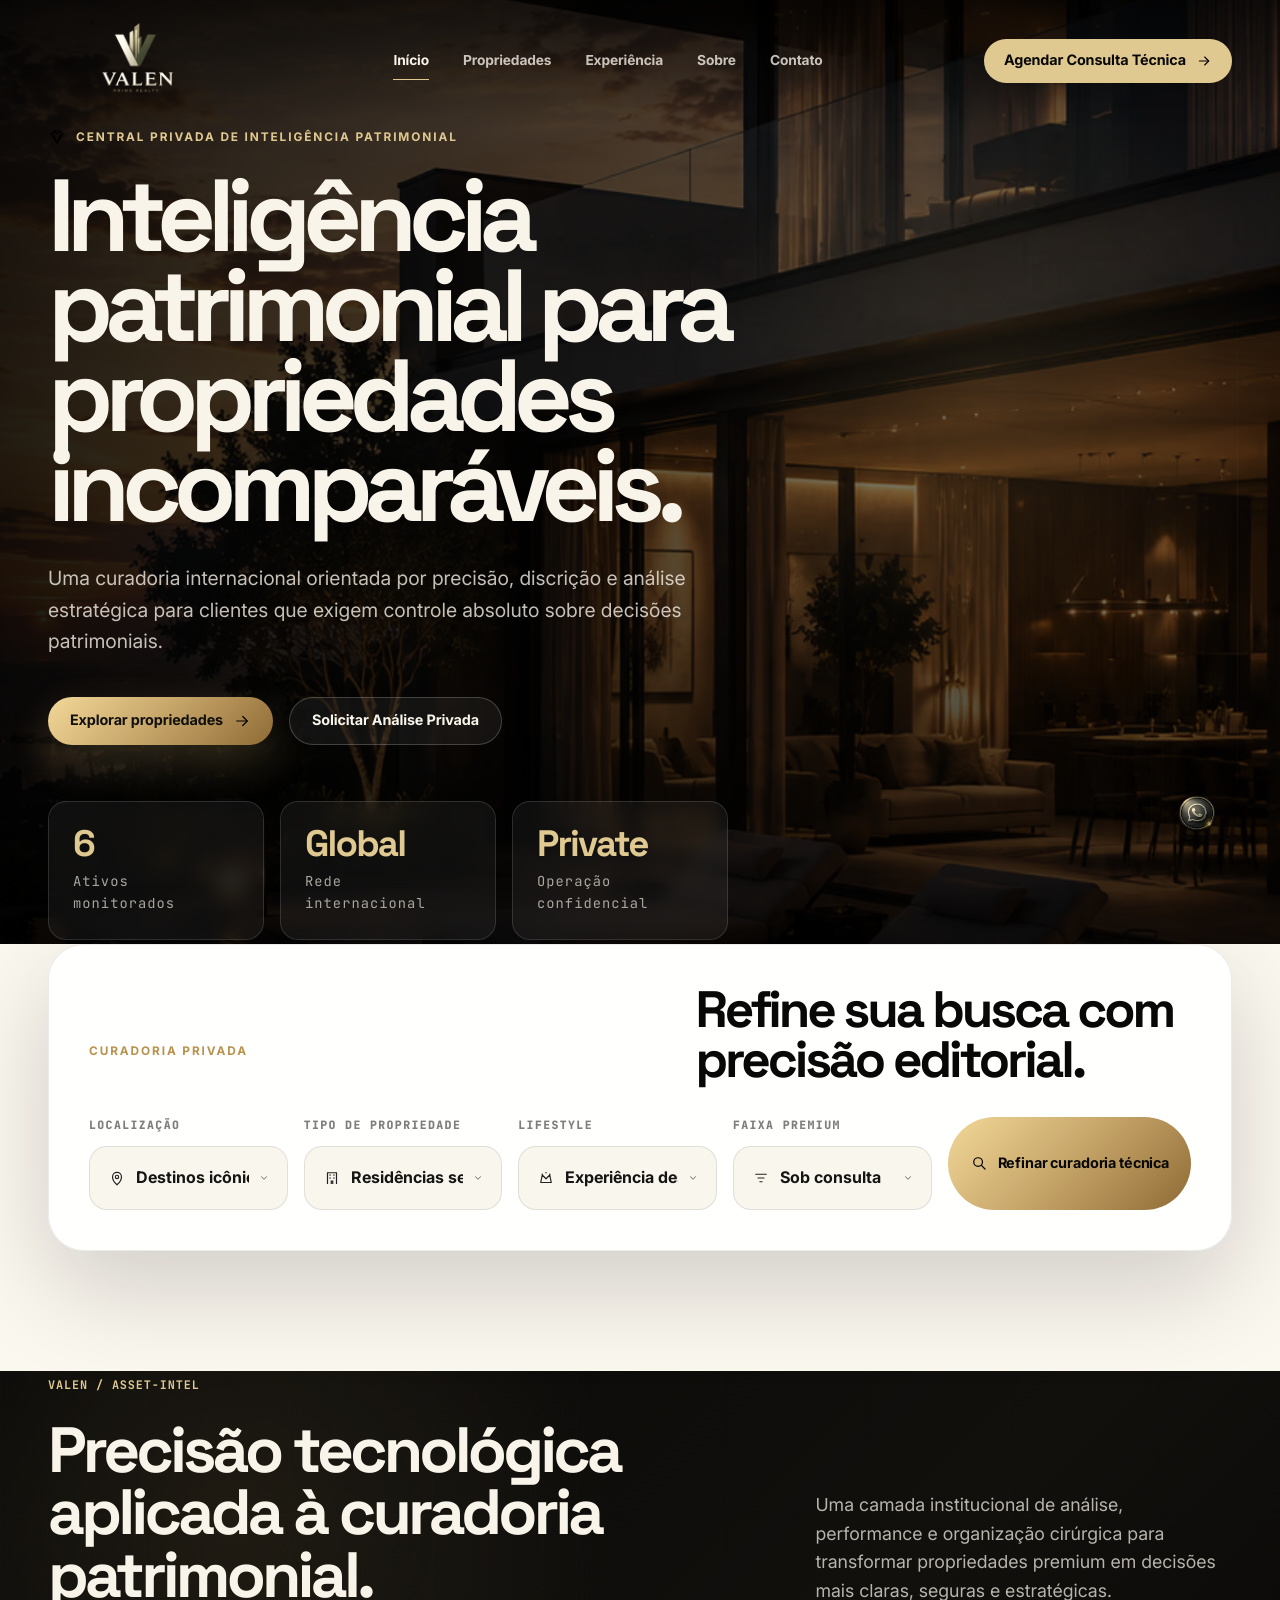
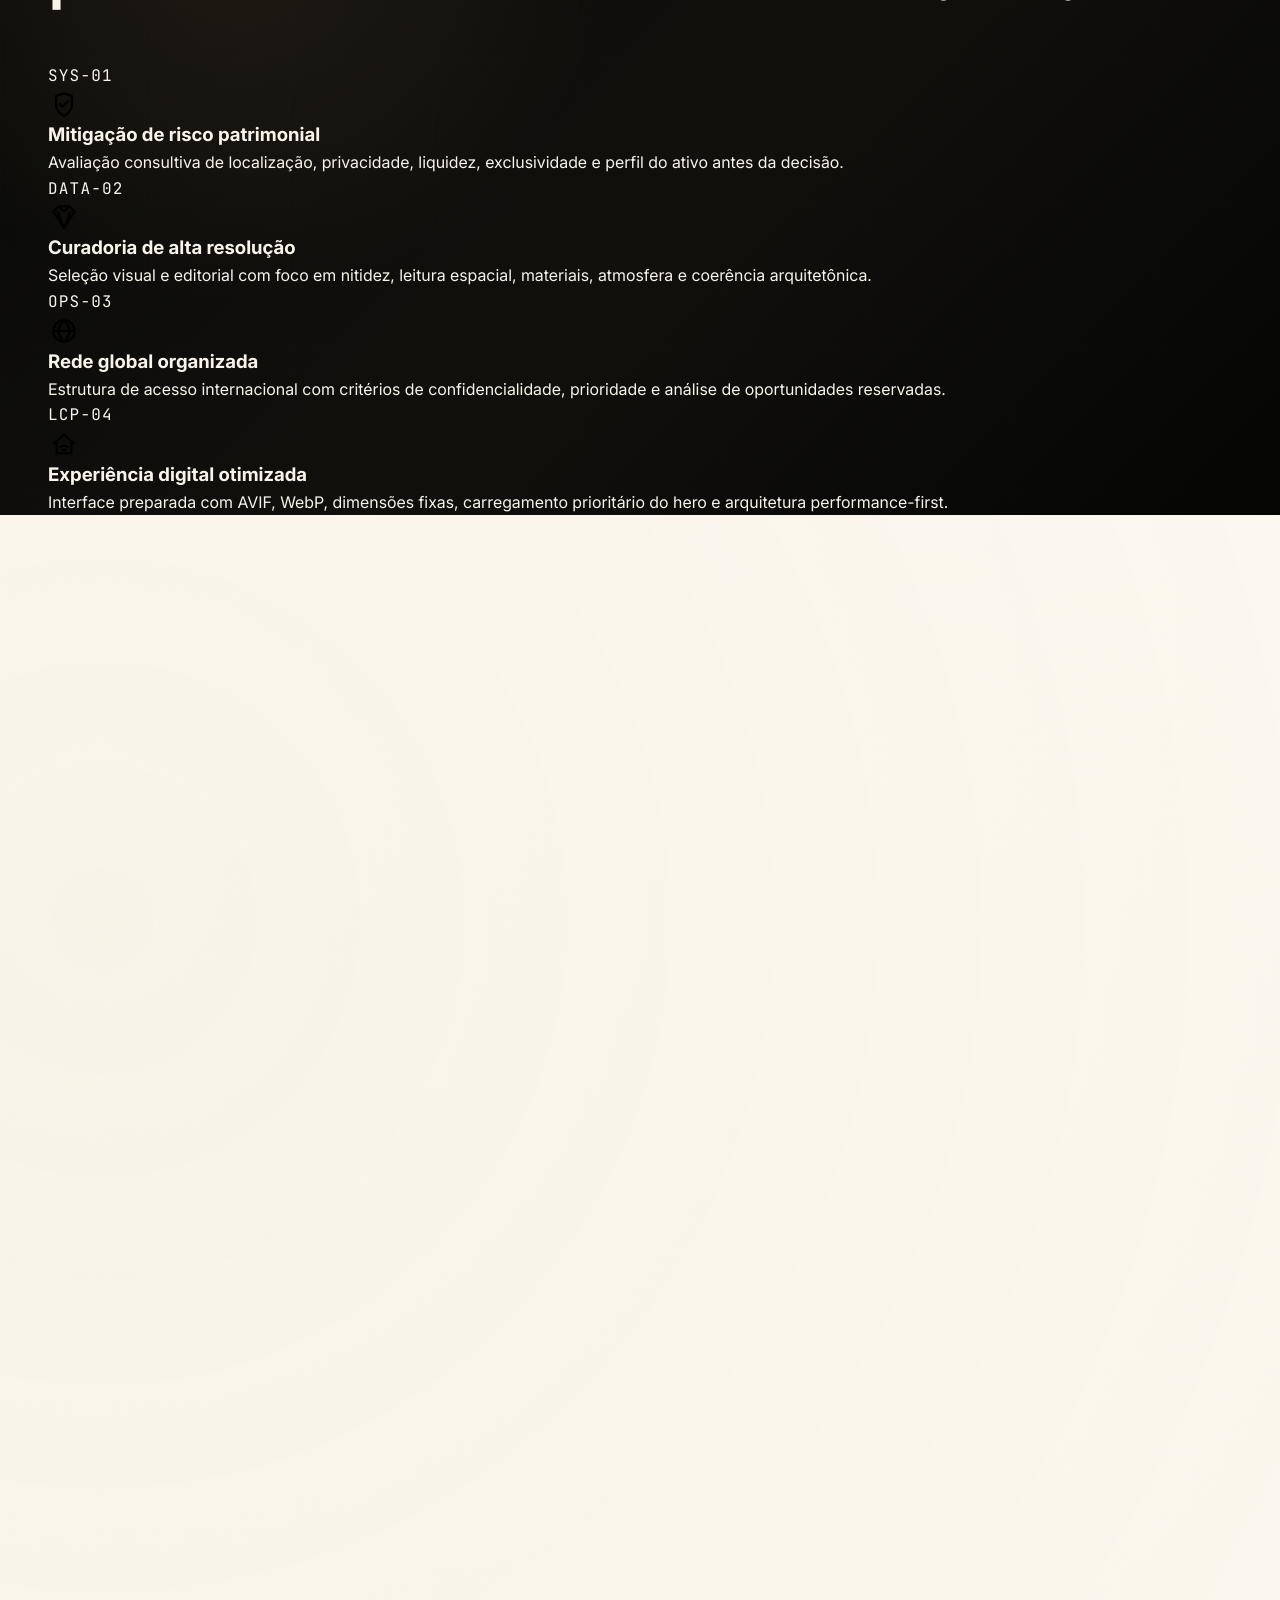
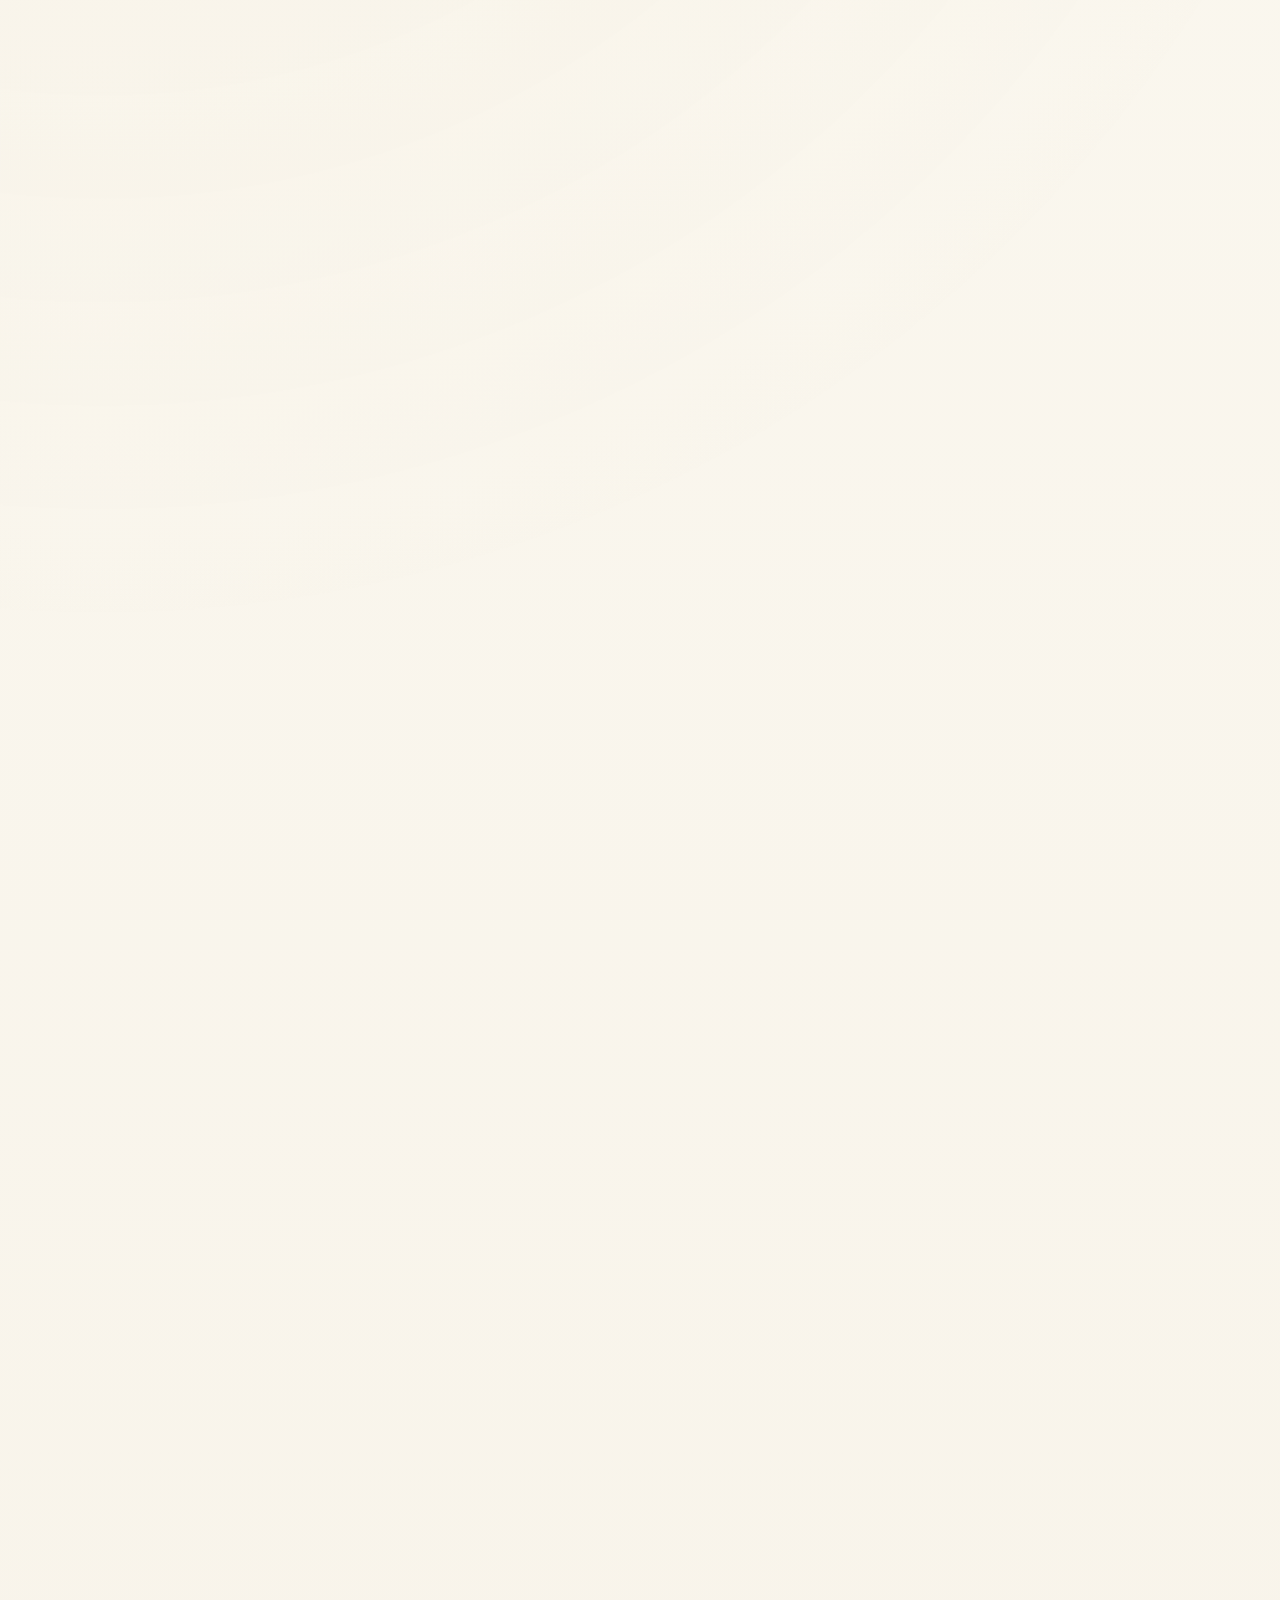
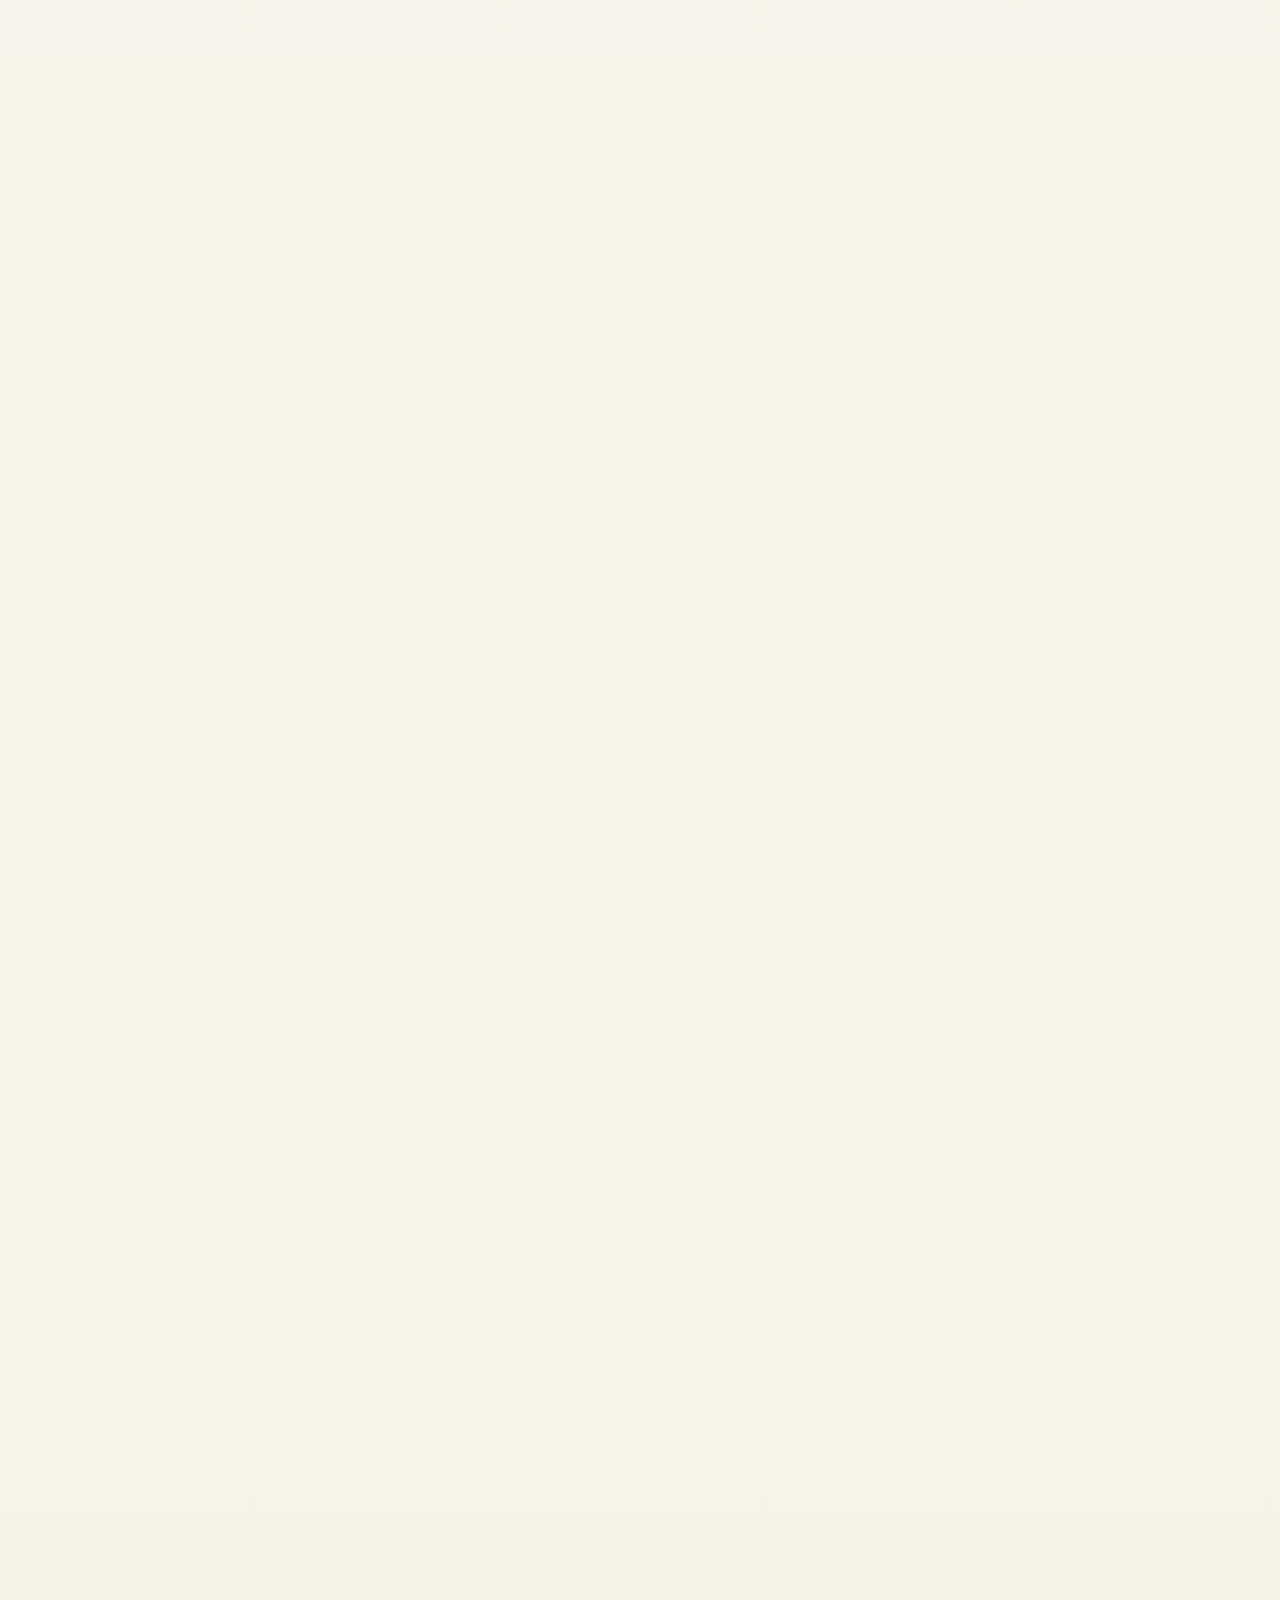
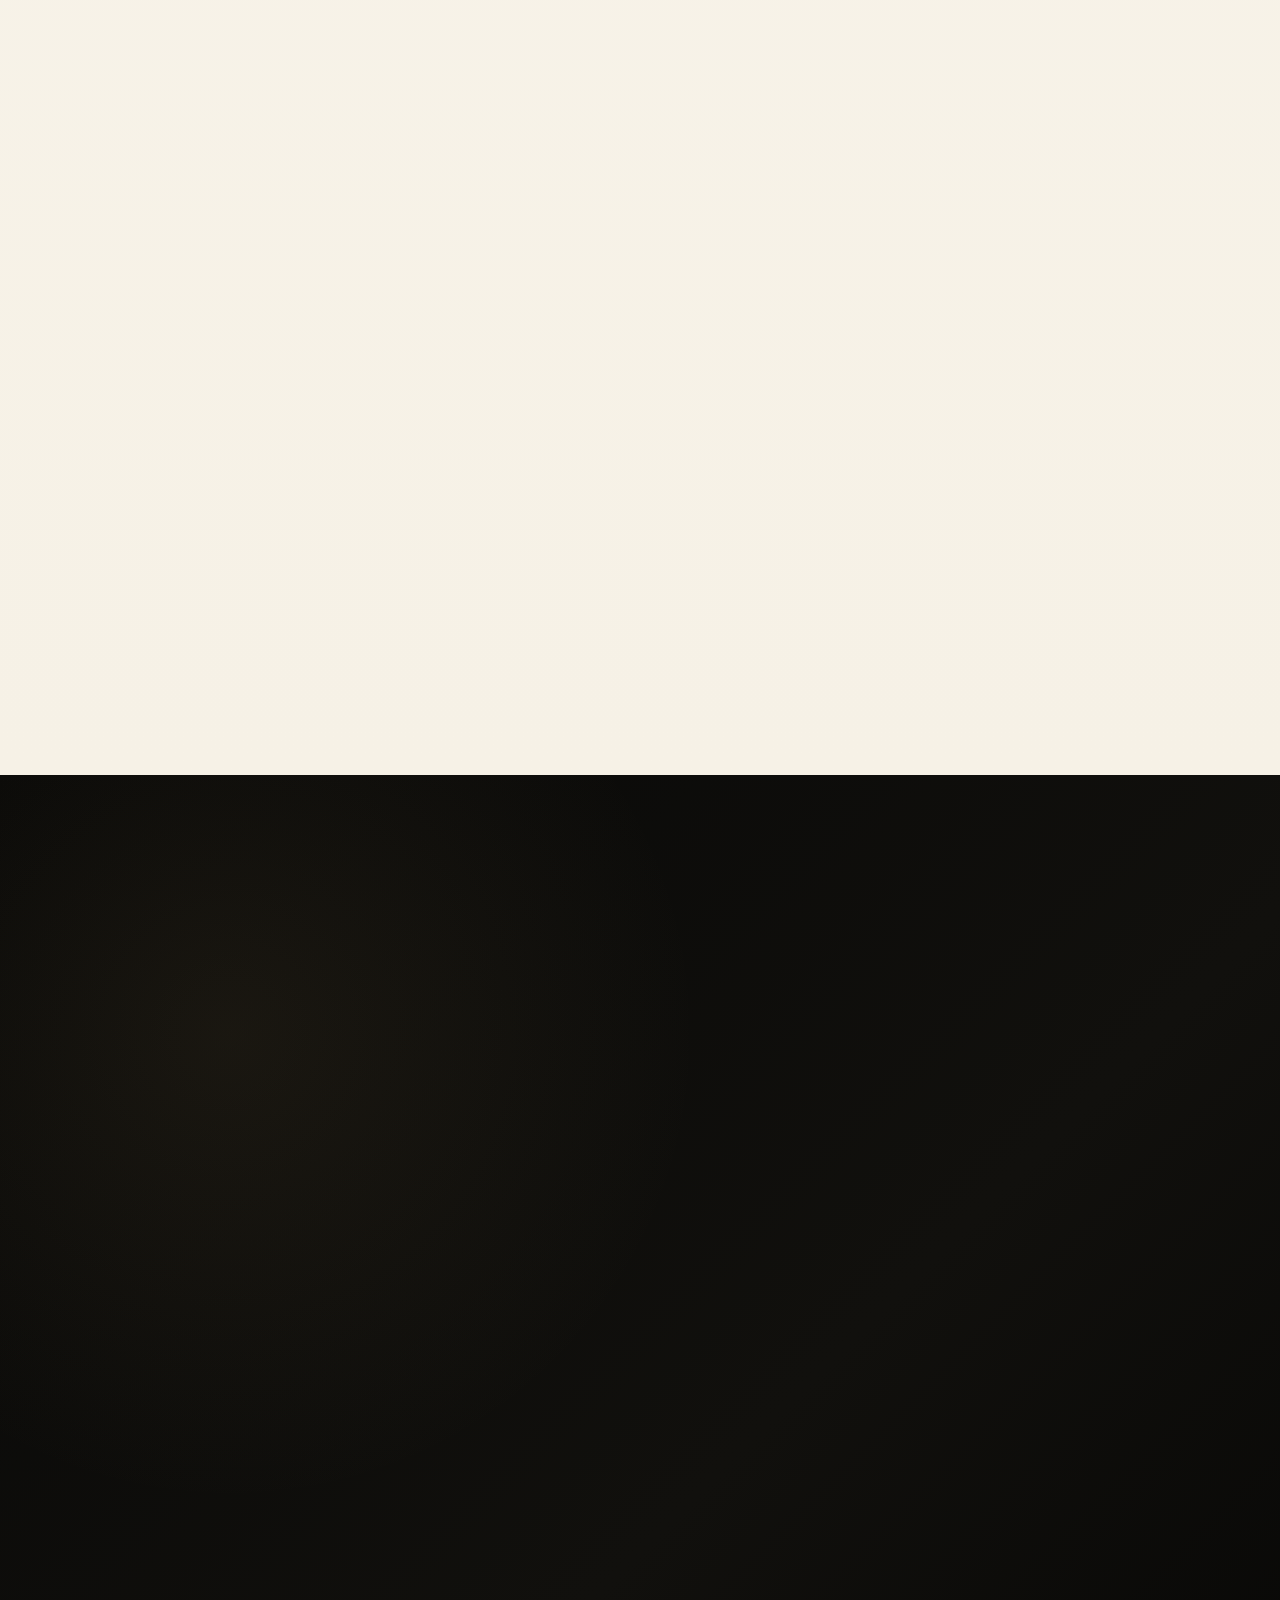
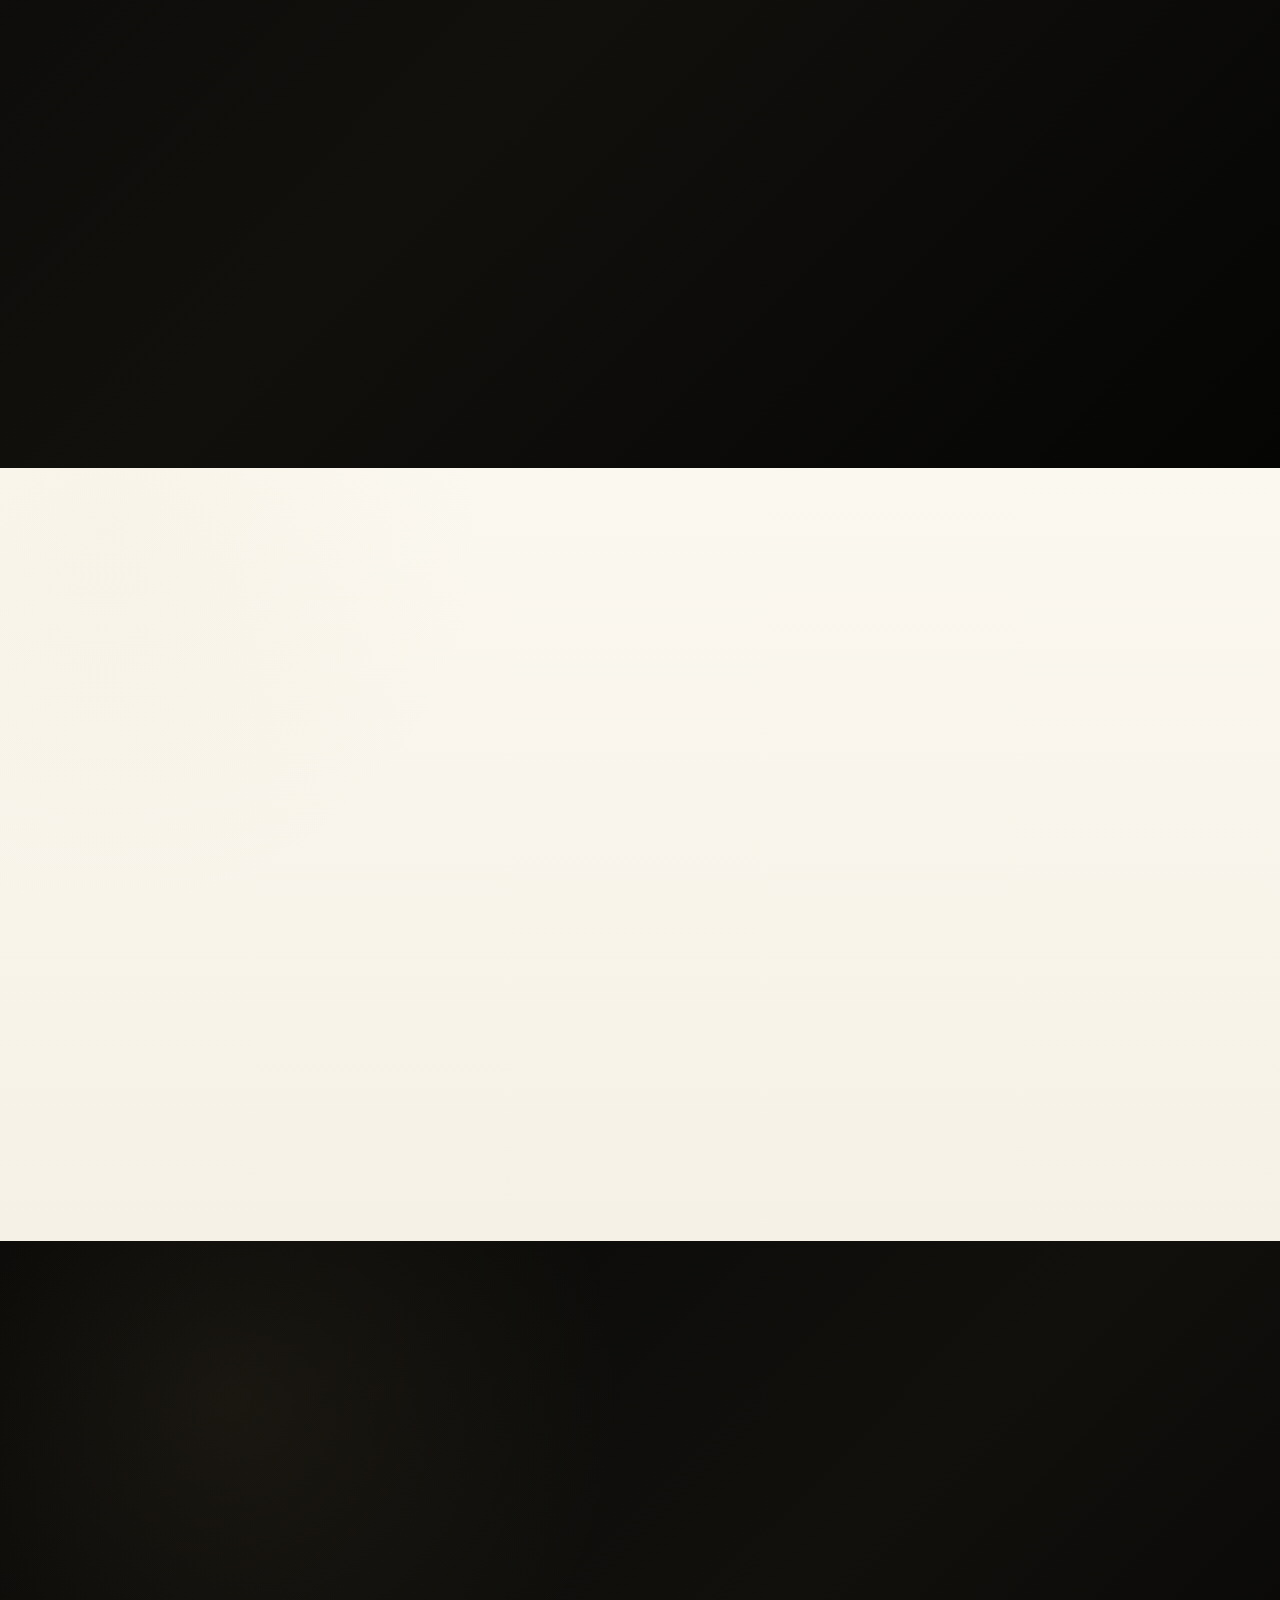
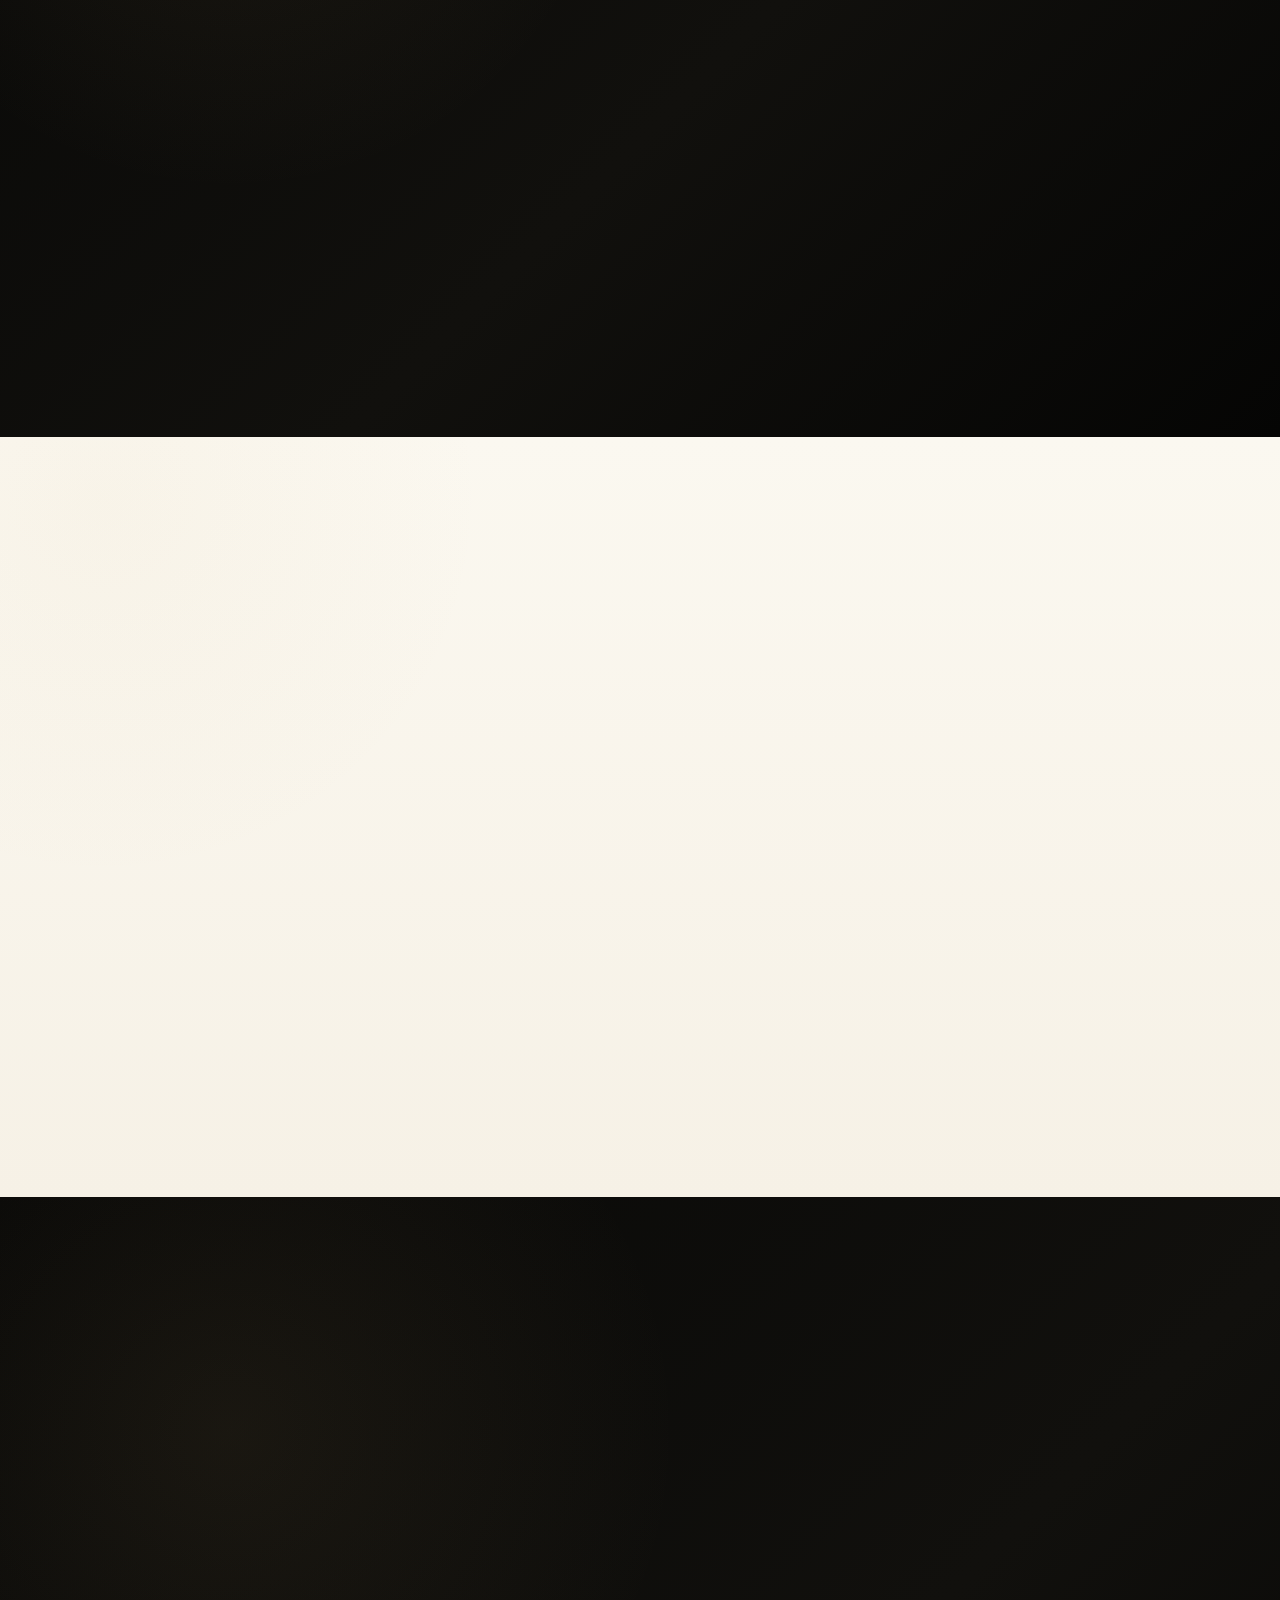
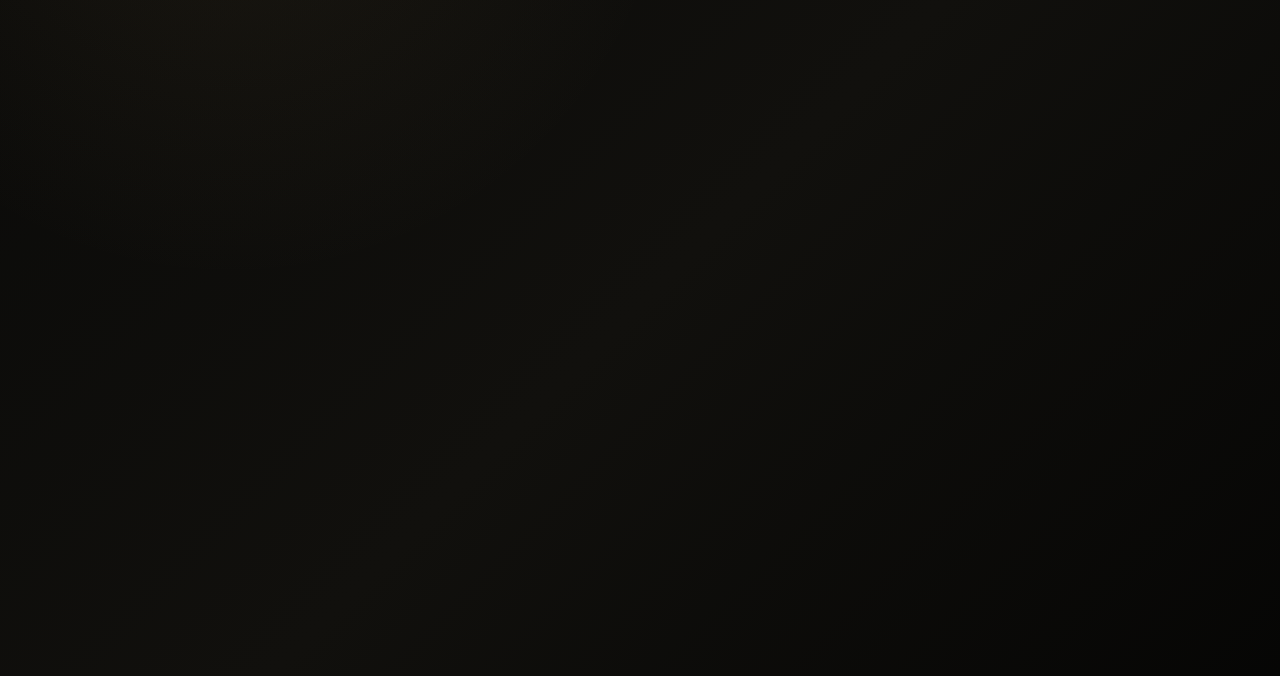
==== commit a645ba61: "Refactor premium property system and final UX fixes" ====
--- a/index.html
+++ b/index.html
@@ -535,7 +535,7 @@
             <article class="property-card reveal-on-scroll">
               <a
                 class="property-card__media"
-                href="detalhe-imovel.html"
+                href="aurum-residence.html"
                 aria-label="Ver dossiê privado de Aurum Residence"
               >
                 <picture>
@@ -612,7 +612,7 @@
                     />6 vagas
                   </li>
                 </ul>
-                <a class="text-link" href="detalhe-imovel.html">
+                <a class="text-link" href="aurum-residence.html">
                   Ver dossiê privado
                   <img
                     src="assets/icons/icon-arrow-right.svg"
@@ -627,7 +627,7 @@
             <article class="property-card reveal-on-scroll">
               <a
                 class="property-card__media"
-                href="detalhe-imovel.html"
+                href="horizon-ocean.html"
                 aria-label="Ver dossiê privado de Horizon Ocean"
               >
                 <picture>
@@ -702,7 +702,7 @@
                     />Infinity pool
                   </li>
                 </ul>
-                <a class="text-link" href="detalhe-imovel.html">
+                <a class="text-link" href="horizon-ocean.html">
                   Ver dossiê privado
                   <img
                     src="assets/icons/icon-arrow-right.svg"
@@ -717,7 +717,7 @@
             <article class="property-card reveal-on-scroll">
               <a
                 class="property-card__media"
-                href="detalhe-imovel.html"
+                href="infinity-residence.html"
                 aria-label="Ver dossiê privado de Infinity Residence"
               >
                 <picture>
@@ -792,7 +792,7 @@
                     />Smart home
                   </li>
                 </ul>
-                <a class="text-link" href="detalhe-imovel.html">
+                <a class="text-link" href="infinity-residence.html">
                   Ver dossiê privado
                   <img
                     src="assets/icons/icon-arrow-right.svg"
@@ -807,7 +807,7 @@
             <article class="property-card reveal-on-scroll">
               <a
                 class="property-card__media"
-                href="detalhe-imovel.html"
+                href="maison-bellevue.html"
                 aria-label="Ver dossiê privado de Maison Bellevue"
               >
                 <picture>
@@ -884,7 +884,7 @@
                     />Privacidade
                   </li>
                 </ul>
-                <a class="text-link" href="detalhe-imovel.html">
+                <a class="text-link" href="maison-bellevue.html">
                   Ver dossiê privado
                   <img
                     src="assets/icons/icon-arrow-right.svg"
@@ -899,7 +899,7 @@
             <article class="property-card reveal-on-scroll">
               <a
                 class="property-card__media"
-                href="detalhe-imovel.html"
+                href="montblanc-house.html"
                 aria-label="Ver dossiê privado de Montblanc House"
               >
                 <picture>
@@ -976,7 +976,7 @@
                     />5 vagas
                   </li>
                 </ul>
-                <a class="text-link" href="detalhe-imovel.html">
+                <a class="text-link" href="montblanc-house.html">
                   Ver dossiê privado
                   <img
                     src="assets/icons/icon-arrow-right.svg"
@@ -991,7 +991,7 @@
             <article class="property-card reveal-on-scroll">
               <a
                 class="property-card__media"
-                href="detalhe-imovel.html"
+                href="skyline-premium.html"
                 aria-label="Ver dossiê privado de Skyline Premium"
               >
                 <picture>
@@ -1066,7 +1066,7 @@
                     />Duplex
                   </li>
                 </ul>
-                <a class="text-link" href="detalhe-imovel.html">
+                <a class="text-link" href="skyline-premium.html">
                   Ver dossiê privado
                   <img
                     src="assets/icons/icon-arrow-right.svg"
--- a/assets/css/style.css
+++ b/assets/css/style.css
@@ -13,6 +13,9 @@
   --font-body:
     "Inter", system-ui, -apple-system, BlinkMacSystemFont, "Segoe UI",
     sans-serif;
+  --font-mono:
+    "JetBrains Mono", "Roboto Mono", ui-monospace, SFMono-Regular, Menlo,
+    Consolas, monospace;
 
   --color-black: #080807;
   --color-black-soft: #0d0d0b;
@@ -2165,24 +2168,27 @@
 }
 
 /* ==========================================================
-   17. Agency 10/10 Consolidated Layer
-   Luxury real estate, precision HUD details and final fixes
+   17. VALEN PRIME REALTY — STATIC PROPERTY PAGES FINAL
+   Compatível com páginas individuais dos imóveis
    ========================================================== */
 
-:root {
-  --font-mono:
-    "JetBrains Mono", "Roboto Mono", ui-monospace, SFMono-Regular, Menlo,
-    Consolas, monospace;
-  --hud-border: 1px solid rgba(255, 255, 255, 0.055);
-  --hud-border-dark: 1px solid rgba(8, 8, 7, 0.075);
-  --hud-glow: rgba(199, 166, 106, 0.18);
-}
-
+html,
 body {
-  font-feature-settings:
-    "kern" 1,
-    "liga" 1,
-    "ss01" 1;
+  max-width: 100%;
+  overflow-x: hidden;
+}
+
+main {
+  overflow-x: clip;
+}
+
+img,
+picture {
+  max-width: 100%;
+}
+
+picture {
+  display: block;
 }
 
 .mono-kicker,
@@ -2193,31 +2199,22 @@
 .field__label,
 .hero__stat dd,
 .overview-stat span,
-.tech-card__code {
+.tech-card__code,
+.engineering-card__code,
+.property-hero__specs li,
+.spec-card span {
   font-family: var(--font-mono);
   letter-spacing: 0.075em;
 }
 
-/* Dark sections remain premium, without visible square-grid artifacts. */
+/* Fundos preservados */
 .section-dark,
 .experience,
 .concierge,
 .advisors,
 .tech-intelligence,
+.security-engineering,
 .contact,
-.final-cta,
-.property-gallery,
-.property-lifestyle,
-.property-contact,
-.site-footer {
-  background-image: none;
-}
-
-.section-dark,
-.experience,
-.concierge,
-.advisors,
-.tech-intelligence,
 .final-cta,
 .property-gallery,
 .property-lifestyle,
@@ -2249,73 +2246,269 @@
     linear-gradient(180deg, #fbf8f0 0%, #f6f1e6 100%);
 }
 
-.site-header,
+.section-hud {
+  position: relative;
+  isolation: isolate;
+  overflow: hidden;
+}
+
+.section-hud::before {
+  position: absolute;
+  inset: 0;
+  z-index: -1;
+  content: "";
+  pointer-events: none;
+  background:
+    linear-gradient(rgba(255, 255, 255, 0.018) 1px, transparent 1px),
+    linear-gradient(90deg, rgba(255, 255, 255, 0.018) 1px, transparent 1px),
+    radial-gradient(
+      circle at 18% 20%,
+      rgba(199, 166, 106, 0.1),
+      transparent 34%
+    );
+  background-size:
+    144px 144px,
+    144px 144px,
+    auto;
+  opacity: 0.34;
+}
+
+.property-card,
+.hero__stat,
 .curation-card,
-.property-card,
 .feature-item,
 .global__cards article,
+.spec-card,
+.amenity-card,
 .contact-card,
 .contact-channel,
 .advisor-card,
 .testimonial-card,
-.spec-card,
-.amenity-card,
-.gallery-item,
+.overview-stat,
 .property-overview__card,
-.overview-stat,
-.tech-card,
-.btn--secondary,
-.mobile-menu__link,
-.field__control {
-  border-width: 1px;
-  border-style: solid;
-}
-
-.section-dark .feature-item,
-.site-header,
-.contact-card,
-.contact-channel,
-.advisor-card,
 .gallery-item,
 .tech-card,
-.btn--secondary {
-  border-color: rgba(255, 255, 255, 0.055);
-}
-
-.curation-card,
-.property-card,
-.global__cards article,
-.testimonial-card,
-.spec-card,
-.amenity-card,
-.property-overview__card,
-.overview-stat {
-  border-color: rgba(8, 8, 7, 0.075);
-}
-
-/* Buttons */
-.btn--primary,
-.btn--header,
-.btn--mobile,
-.btn--search {
-  box-shadow:
-    inset 0 1px 0 rgba(255, 255, 255, 0.42),
-    0 18px 48px rgba(199, 166, 106, 0.22);
-}
-
-.btn--primary:hover,
-.btn--header:hover,
-.btn--mobile:hover,
-.btn--search:hover {
-  transform: translateY(-2px);
-  box-shadow:
-    inset 0 1px 0 rgba(255, 255, 255, 0.5),
-    0 28px 68px rgba(199, 166, 106, 0.3);
-}
-
-/* Hero depth and CLS protection */
-.hero__overlay,
+.engineering-card {
+  background-image: none;
+}
+
+/* Curadoria */
+.curation {
+  margin-top: -76px;
+  padding-bottom: var(--space-15);
+  background: var(--color-offwhite);
+}
+
+.curation-card {
+  display: block;
+  overflow: hidden;
+  padding: 40px;
+  background: rgba(255, 255, 255, 0.88);
+  border: 1px solid rgba(12, 12, 10, 0.08);
+  border-radius: var(--radius-xl);
+  box-shadow: 0 36px 100px rgba(14, 12, 9, 0.18);
+  backdrop-filter: blur(16px);
+}
+
+.curation-card__heading {
+  display: grid;
+  grid-template-columns: minmax(0, 0.8fr) minmax(280px, 0.7fr);
+  align-items: end;
+  gap: var(--space-5);
+  margin-bottom: var(--space-4);
+}
+
+.curation-card__heading .section-kicker {
+  color: #b9914d;
+}
+
+.curation-card__heading h2 {
+  max-width: none;
+  color: var(--color-black);
+  font-size: clamp(2rem, 4vw, 3.4rem);
+  line-height: 0.98;
+  letter-spacing: -0.06em;
+}
+
+.field__label {
+  color: rgba(8, 8, 7, 0.52);
+  font-size: 0.72rem;
+  font-weight: 800;
+  letter-spacing: 0.12em;
+}
+
+.field__control {
+  min-height: 64px;
+  padding: 0 18px;
+  color: var(--color-graphite);
+  background: rgba(248, 244, 234, 0.78);
+  border-color: rgba(12, 12, 10, 0.1);
+  border-radius: var(--radius-md);
+}
+
+.field__control select {
+  color: var(--color-graphite);
+  font-weight: 700;
+}
+
+.field__control option {
+  color: var(--color-graphite);
+  background: var(--color-offwhite);
+}
+
+.curation-card .btn--search {
+  min-height: 64px;
+  white-space: nowrap;
+}
+
+/* Cards de propriedades na homepage */
+.property-card {
+  min-height: 100%;
+}
+
+.property-card__media {
+  aspect-ratio: 720 / 520;
+  background: #050504;
+}
+
+.property-card__media picture,
+.property-card__media img {
+  width: 100%;
+  height: 100%;
+}
+
+.property-card__media img,
+.related-properties .property-card__media img {
+  object-fit: contain;
+  object-position: center;
+  background: #050504;
+}
+
+.property-card__body {
+  display: flex;
+  min-height: 392px;
+  flex-direction: column;
+}
+
+.property-card__body > div:first-child {
+  min-height: 168px;
+}
+
+.property-card__specs {
+  min-height: 74px;
+}
+
+.property-card .text-link {
+  margin-top: auto;
+}
+
+.property-card__tag {
+  color: #15120d;
+  background: rgba(224, 201, 145, 0.88);
+  border: 1px solid rgba(255, 255, 255, 0.34);
+  box-shadow: 0 12px 26px rgba(0, 0, 0, 0.18);
+}
+
+/* Engenharia */
+.security-engineering {
+  padding: var(--space-15) 0;
+  color: var(--color-ivory);
+}
+
+.security-engineering .section-heading {
+  margin-bottom: var(--space-7);
+}
+
+.engineering-grid {
+  display: grid;
+  grid-template-columns: repeat(4, minmax(0, 1fr));
+  gap: var(--space-3);
+}
+
+.engineering-card {
+  position: relative;
+  display: flex;
+  min-height: 320px;
+  flex-direction: column;
+  overflow: hidden;
+  padding: var(--space-4);
+  color: var(--color-ivory);
+  border: 1px solid rgba(255, 255, 255, 0.075);
+  background: linear-gradient(
+    145deg,
+    rgba(255, 255, 255, 0.075),
+    rgba(255, 255, 255, 0.025)
+  );
+  border-radius: var(--radius-lg);
+  box-shadow: 0 28px 82px rgba(0, 0, 0, 0.28);
+  contain: layout paint;
+}
+
+.engineering-card__code {
+  display: inline-flex;
+  width: fit-content;
+  margin-bottom: var(--space-4);
+  padding: 8px 12px;
+  color: var(--color-gold-soft);
+  font-family: var(--font-mono);
+  font-size: 0.72rem;
+  font-weight: 800;
+  line-height: 1;
+  letter-spacing: 0.08em;
+  text-transform: uppercase;
+  border: 1px solid rgba(199, 166, 106, 0.22);
+  border-radius: var(--radius-full);
+  background: rgba(199, 166, 106, 0.08);
+}
+
+.engineering-card h3 {
+  color: var(--color-ivory);
+  font-family: var(--font-heading);
+  font-size: clamp(1.3rem, 2vw, 1.7rem);
+  line-height: 1.05;
+  letter-spacing: -0.045em;
+}
+
+.engineering-card p {
+  margin-top: var(--space-2);
+  color: rgba(248, 244, 234, 0.68);
+  font-size: 0.95rem;
+  line-height: 1.6;
+}
+
+/* Páginas individuais dos imóveis */
+.property-hero {
+  position: relative;
+  min-height: 100svh;
+  isolation: isolate;
+  overflow: hidden;
+}
+
+.property-hero__media,
 .property-hero__overlay {
+  position: absolute;
+  inset: 0;
+}
+
+.property-hero__media {
+  z-index: -3;
+  background: #050504;
+}
+
+.property-hero__media picture,
+.property-hero__media img,
+.property-hero__image {
+  width: 100%;
+  height: 100%;
+}
+
+.property-hero__image {
+  object-fit: cover;
+  object-position: center;
+}
+
+.property-hero__overlay {
+  z-index: -2;
   background:
     radial-gradient(
       circle at 72% 34%,
@@ -2336,7 +2529,18 @@
     );
 }
 
-.hero__content::before,
+.property-hero__container {
+  display: flex;
+  min-height: 100svh;
+  align-items: center;
+  padding-top: calc(var(--header-height) + 40px);
+  padding-bottom: var(--space-10);
+}
+
+.property-hero__content {
+  width: min(820px, 100%);
+}
+
 .property-hero__content::before {
   display: block;
   width: 72px;
@@ -2346,270 +2550,290 @@
   background: linear-gradient(90deg, var(--color-gold-soft), transparent);
 }
 
-.hero__media,
-.property-hero__media {
-  aspect-ratio: 16 / 9;
-}
-
-.property-card__media {
-  aspect-ratio: 720 / 520;
-}
-
+.property-hero__title {
+  font-family: var(--font-heading);
+  font-size: clamp(4rem, 10vw, 8.4rem);
+  line-height: 0.86;
+  letter-spacing: -0.08em;
+}
+
+.property-hero__text {
+  max-width: 620px;
+  margin-top: var(--space-4);
+  color: rgba(248, 244, 234, 0.76);
+  font-size: clamp(1.04rem, 1.6vw, 1.22rem);
+}
+
+.property-hero__specs {
+  display: flex;
+  flex-wrap: wrap;
+  gap: 12px;
+  margin-top: var(--space-6);
+}
+
+.property-hero__specs li {
+  display: inline-flex;
+  align-items: center;
+  gap: 8px;
+  white-space: nowrap;
+  padding: 10px 14px;
+  color: rgba(248, 244, 234, 0.82);
+  font-family: var(--font-mono);
+  font-size: 0.82rem;
+  font-weight: 800;
+  letter-spacing: 0.04em;
+  border: 1px solid rgba(255, 255, 255, 0.13);
+  background: rgba(255, 255, 255, 0.06);
+  border-radius: var(--radius-full);
+}
+
+.property-overview__grid,
+.property-lifestyle__grid {
+  display: grid;
+  grid-template-columns: minmax(0, 0.82fr) minmax(320px, 0.48fr);
+  gap: var(--space-8);
+  align-items: center;
+}
+
+.property-overview__content p + p {
+  margin-top: var(--space-2);
+}
+
+.property-overview__card {
+  display: grid;
+  gap: var(--space-2);
+  padding: var(--space-4);
+  border: 1px solid rgba(15, 14, 12, 0.1);
+  background: rgba(255, 255, 255, 0.7);
+  border-radius: var(--radius-xl);
+  box-shadow: var(--shadow-card);
+}
+
+.overview-stat {
+  padding: var(--space-3);
+  border: 1px solid rgba(15, 14, 12, 0.08);
+  background: rgba(248, 244, 234, 0.7);
+  border-radius: var(--radius-md);
+}
+
+.overview-stat span {
+  display: block;
+  color: var(--color-muted-dark);
+  font-family: var(--font-mono);
+  font-size: 0.76rem;
+  font-weight: 800;
+  letter-spacing: 0.1em;
+  text-transform: uppercase;
+}
+
+.overview-stat strong {
+  display: block;
+  margin-top: 6px;
+  font-family: var(--font-heading);
+  font-size: 1.3rem;
+  line-height: 1;
+  letter-spacing: -0.04em;
+}
+
+/* Galeria idêntica em todas as propriedades */
+.gallery-grid {
+  display: grid;
+  grid-template-columns: repeat(4, minmax(0, 1fr));
+  grid-auto-flow: dense;
+  gap: var(--space-3);
+  align-items: stretch;
+}
+
+.gallery-item {
+  min-height: 360px;
+  overflow: hidden;
+  aspect-ratio: 4 / 3;
+  border: 1px solid rgba(255, 255, 255, 0.1);
+  background: #050504;
+  border-radius: var(--radius-lg);
+  box-shadow: var(--shadow-dark);
+  contain: layout paint;
+}
+
+.gallery-item--large {
+  grid-column: span 2;
+  grid-row: span 2;
+  aspect-ratio: 16 / 10;
+}
+
+.gallery-item picture,
+.gallery-item img {
+  width: 100%;
+  height: 100%;
+}
+
+.gallery-item img {
+  object-fit: contain;
+  object-position: center;
+  background: #050504;
+}
+
+.property-overview__media,
+.property-lifestyle__media,
+.property-contact__media {
+  display: flex;
+  min-height: 480px;
+  align-items: center;
+  justify-content: center;
+  overflow: hidden;
+  aspect-ratio: 16 / 10;
+  background:
+    radial-gradient(
+      circle at 50% 18%,
+      rgba(199, 166, 106, 0.08),
+      transparent 34%
+    ),
+    #050504;
+  border-radius: var(--radius-xl);
+  box-shadow: var(--shadow-card);
+}
+
+.property-overview__media picture,
+.property-lifestyle__media picture,
+.property-contact__media picture,
+.property-overview__media img,
+.property-lifestyle__media img,
+.property-contact__media img {
+  width: 100%;
+  height: 100%;
+}
+
+.property-overview__media img,
+.property-lifestyle__media img,
+.property-contact__media img {
+  object-fit: contain;
+  object-position: center;
+  background: #050504;
+}
+
+.specs-grid,
+.amenities-grid {
+  display: grid;
+  grid-template-columns: repeat(4, minmax(0, 1fr));
+  gap: var(--space-3);
+}
+
+.spec-card,
+.amenity-card {
+  padding: var(--space-4);
+  border: 1px solid rgba(15, 14, 12, 0.1);
+  background: rgba(255, 255, 255, 0.68);
+  border-radius: var(--radius-md);
+  box-shadow: var(--shadow-card);
+}
+
+.spec-card {
+  display: grid;
+  gap: 8px;
+}
+
+.spec-card strong {
+  margin-top: var(--space-2);
+  font-family: var(--font-heading);
+  font-size: 1.3rem;
+  line-height: 1.05;
+  letter-spacing: -0.03em;
+}
+
+.spec-card span {
+  color: var(--color-muted-dark);
+  font-size: 0.9rem;
+  font-weight: 700;
+}
+
+.amenity-card {
+  display: flex;
+  min-height: 132px;
+  flex-direction: column;
+  justify-content: space-between;
+}
+
+.amenity-card h3 {
+  margin-top: var(--space-3);
+  font-family: var(--font-heading);
+  font-size: 1.25rem;
+  letter-spacing: -0.03em;
+}
+
+/* Imagens editoriais do site principal */
 .experience__media,
 .global__media,
 .concierge__media,
 .aviation__media,
-.property-lifestyle__media {
-  aspect-ratio: 4 / 5;
-}
-
 .testimonial-card picture {
-  aspect-ratio: 4 / 5;
-}
-
-.gallery-item {
-  aspect-ratio: 1 / 1;
-}
-
-.gallery-item--large {
-  aspect-ratio: 1.25 / 1;
-}
-
-.hero__image,
-.property-hero__image,
-.property-card__media img,
+  display: flex;
+  min-height: 520px;
+  align-items: center;
+  justify-content: center;
+  overflow: hidden;
+  aspect-ratio: 16 / 10;
+  background:
+    radial-gradient(
+      circle at 50% 18%,
+      rgba(199, 166, 106, 0.08),
+      transparent 34%
+    ),
+    #050504;
+}
+
+.experience__media picture,
+.global__media picture,
+.concierge__media picture,
+.aviation__media picture,
+.testimonial-card picture,
 .experience__media img,
 .global__media img,
 .concierge__media img,
 .aviation__media img,
-.property-lifestyle__media img,
-.gallery-item img,
 .testimonial-card picture img {
-  filter: saturate(0.96) contrast(1.06) brightness(0.9);
-}
-
-.global__media,
-.aviation__media,
-.property-lifestyle__media,
-.concierge__media {
-  background:
-    radial-gradient(
-      circle at 50% 20%,
-      rgba(199, 166, 106, 0.08),
-      transparent 34%
-    ),
-    #050504;
-}
-
+  width: 100%;
+  height: 100%;
+}
+
+.experience__media img,
 .global__media img,
+.concierge__media img,
 .aviation__media img,
-.property-lifestyle__media img,
-.concierge__media img {
+.testimonial-card picture img {
+  min-height: 0;
   object-fit: contain;
   object-position: center;
   background: #050504;
 }
 
-/* Curation — clean premium light card */
-.curation {
-  margin-top: -76px;
-  padding-bottom: var(--space-15);
-  background: #fbf8f0;
-}
-
-.curation-card {
-  display: block;
-  padding: 40px;
-  overflow: hidden;
-  background: rgba(255, 255, 255, 0.88);
-  border-radius: var(--radius-xl);
-  box-shadow: 0 36px 100px rgba(14, 12, 9, 0.18);
-  backdrop-filter: blur(16px);
-}
-
-.curation-card__heading {
-  display: grid;
-  grid-template-columns: minmax(0, 0.8fr) minmax(280px, 0.7fr);
-  align-items: end;
-  gap: var(--space-5);
-  margin-bottom: var(--space-4);
-}
-
-.curation-card__heading .section-kicker {
-  color: #b9914d;
-}
-
-.curation-card__heading h2 {
-  max-width: none;
-  color: var(--color-black);
-  font-size: clamp(2rem, 4vw, 3.4rem);
-  line-height: 0.98;
-  letter-spacing: -0.06em;
-}
-
-.curation-card__grid {
-  display: grid;
-  grid-template-columns: repeat(4, minmax(0, 1fr)) auto;
-  gap: var(--space-2);
-}
-
-.field__label {
-  color: rgba(8, 8, 7, 0.52);
-  font-size: 0.72rem;
-  font-weight: 800;
-  letter-spacing: 0.12em;
-}
-
-.field__control {
-  min-height: 64px;
-  padding: 0 18px;
-  color: var(--color-graphite);
-  background: rgba(248, 244, 234, 0.78);
-  border-color: rgba(12, 12, 10, 0.1);
-  border-radius: var(--radius-md);
-}
-
-.field__control select {
-  color: var(--color-graphite);
-  font-weight: 700;
-}
-
-.field__control option {
-  color: var(--color-graphite);
-  background: #fbf8f0;
-}
-
-.curation-card .btn--search {
-  min-height: 64px;
-  white-space: nowrap;
-}
-
-/* Property cards */
-.property-card {
-  min-height: 100%;
-}
-
-.property-card__body {
-  min-height: 392px;
-}
-
-.property-card__body > div:first-child {
-  min-height: 168px;
-}
-
-.property-card__specs {
-  min-height: 74px;
-}
-
-.property-card .text-link {
-  margin-top: auto;
-}
-
-.property-card__tag {
-  color: #15120d;
-  background: rgba(224, 201, 145, 0.88);
-  border: 1px solid rgba(255, 255, 255, 0.34);
-  box-shadow: 0 12px 26px rgba(0, 0, 0, 0.18);
-}
-
-.property-card:hover {
-  transform: translateY(-8px);
-  box-shadow:
-    0 30px 74px rgba(14, 12, 9, 0.22),
-    0 0 0 1px rgba(199, 166, 106, 0.14);
-}
-
-/* Technology intelligence institutional section */
-.tech-intelligence {
-  padding: var(--space-15) 0;
-  overflow: hidden;
-}
-
-.section-hud {
-  background:
-    radial-gradient(
-      circle at 16% 20%,
-      rgba(199, 166, 106, 0.12),
-      transparent 30%
-    ),
-    radial-gradient(
-      circle at 84% 70%,
-      rgba(255, 255, 255, 0.045),
-      transparent 28%
-    ),
-    var(--color-black);
-}
-
-.tech-grid {
-  display: grid;
-  grid-template-columns: repeat(4, minmax(0, 1fr));
-  gap: var(--space-3);
-}
-
-.tech-card {
-  position: relative;
-  min-height: 332px;
-  padding: var(--space-4);
-  overflow: hidden;
-  background: linear-gradient(
-    145deg,
-    rgba(255, 255, 255, 0.065),
-    rgba(255, 255, 255, 0.022)
-  );
-  border-radius: var(--radius-lg);
-  contain: layout paint;
-  transition:
-    transform var(--transition-base),
-    border-color var(--transition-base),
-    box-shadow var(--transition-base);
-}
-
-.tech-card:hover {
-  transform: translateY(-6px);
-  border-color: rgba(199, 166, 106, 0.28);
-  box-shadow: 0 26px 68px rgba(0, 0, 0, 0.28);
-}
-
-.tech-card__code {
-  display: inline-flex;
-  margin-bottom: var(--space-4);
-  padding: 8px 10px;
-  color: var(--color-gold-soft);
-  font-size: 0.72rem;
-  font-weight: 700;
-  background: rgba(199, 166, 106, 0.08);
-  border: 1px solid rgba(199, 166, 106, 0.18);
-  border-radius: var(--radius-full);
-}
-
-.tech-card img {
-  margin-bottom: var(--space-4);
-}
-
-.tech-card h3 {
-  color: var(--color-ivory);
-  font-family: var(--font-heading);
-  font-size: clamp(1.25rem, 2vw, 1.7rem);
-  line-height: 1.02;
-  letter-spacing: -0.045em;
-}
-
-.tech-card p {
-  margin-top: var(--space-2);
-  color: rgba(248, 244, 234, 0.68);
-  font-size: 0.94rem;
-}
-
-/* Advisor cards — clean image, no rectangular shadow artifact */
+/* Depoimentos, agentes e contato preservados */
+.testimonials {
+  overflow: visible;
+  padding-top: var(--space-15);
+  padding-bottom: 160px;
+}
+
+.testimonial-card {
+  min-height: 560px;
+}
+
+.testimonial-card__content {
+  min-width: 0;
+  overflow: visible;
+}
+
+.testimonial-card blockquote {
+  max-width: 100%;
+  font-size: clamp(1.45rem, 1.85vw, 2rem);
+  line-height: 1.12;
+  overflow-wrap: break-word;
+}
+
 .advisor-card {
-  position: relative;
-  overflow: hidden;
+  isolation: isolate;
   min-height: 620px;
-  isolation: isolate;
   background: #050504;
   border: 1px solid rgba(199, 166, 106, 0.16);
-  border-radius: var(--radius-xl);
-  box-shadow: 0 28px 80px rgba(0, 0, 0, 0.36);
 }
 
 .advisor-card::before,
@@ -2618,18 +2842,23 @@
   content: none;
 }
 
+.advisor-card > picture,
 .advisor-card picture,
-.advisor-card > picture,
-.advisor-card picture img,
-.advisor-card > picture img {
+.advisor-card > picture img,
+.advisor-card picture img {
   position: absolute;
   inset: 0;
   width: 100%;
   height: 100%;
 }
 
-.advisor-card picture {
-  z-index: 1;
+.advisor-card > picture img,
+.advisor-card picture img {
+  object-fit: cover;
+  object-position: center top;
+  opacity: 1;
+  filter: none;
+  mix-blend-mode: normal;
 }
 
 .advisor-card > picture::after {
@@ -2641,99 +2870,23 @@
   background: linear-gradient(
     180deg,
     rgba(0, 0, 0, 0.04) 0%,
-    rgba(0, 0, 0, 0.16) 42%,
-    rgba(0, 0, 0, 0.78) 100%
+    rgba(0, 0, 0, 0.18) 42%,
+    rgba(0, 0, 0, 0.8) 100%
   );
 }
 
-.advisor-card picture img,
-.advisor-card > picture img {
-  object-fit: cover;
-  object-position: center top;
-  opacity: 1;
-  filter: none;
-  mix-blend-mode: normal;
-  transform: none;
-}
-
 .advisor-card__body {
-  position: absolute;
-  right: var(--space-4);
-  bottom: var(--space-4);
-  left: var(--space-4);
   z-index: 3;
-  padding: 0;
   background: transparent;
   border: 0;
   box-shadow: none;
   backdrop-filter: none;
 }
 
-.advisor-card__body::before,
-.advisor-card__body::after {
-  display: none;
-  content: none;
-}
-
-.advisor-card__body h3 {
-  color: var(--color-ivory);
-  text-shadow: 0 8px 28px rgba(0, 0, 0, 0.55);
-}
-
-.advisor-card__body p {
-  color: rgba(248, 244, 234, 0.82);
-  text-shadow: 0 6px 22px rgba(0, 0, 0, 0.55);
-}
-
 .advisor-card__icons {
   display: none;
 }
 
-/* Testimonials — no desktop cropping */
-.testimonials {
-  overflow: visible;
-  padding-top: var(--space-15);
-  padding-bottom: 160px;
-}
-
-.testimonials .container,
-.testimonials__grid {
-  overflow: visible;
-}
-
-.testimonials__grid {
-  gap: var(--space-5);
-  align-items: stretch;
-}
-
-.testimonial-card {
-  grid-template-columns: 0.48fr 0.52fr;
-  min-width: 0;
-  min-height: 560px;
-  overflow: hidden;
-}
-
-.testimonial-card picture {
-  min-width: 0;
-  height: 100%;
-}
-
-.testimonial-card__content {
-  min-width: 0;
-  padding: clamp(32px, 3vw, 48px);
-  overflow: visible;
-}
-
-.testimonial-card blockquote {
-  max-width: 100%;
-  font-size: clamp(1.45rem, 1.85vw, 2rem);
-  line-height: 1.12;
-  letter-spacing: -0.04em;
-  overflow-wrap: break-word;
-  word-break: normal;
-}
-
-/* Contact */
 .contact {
   color: var(--color-ivory);
   background:
@@ -2745,17 +2898,6 @@
     linear-gradient(135deg, #080807 0%, #15120d 55%, #050504 100%);
 }
 
-.contact .section-kicker,
-.contact__content h2,
-.contact__content p,
-.contact-channel strong,
-.contact-channel small,
-.contact-card__details a,
-.contact-card__details span {
-  color: rgba(248, 244, 234, 0.9);
-  opacity: 1;
-}
-
 .contact-card {
   background: rgba(10, 10, 8, 0.92);
   border: 1px solid rgba(199, 166, 106, 0.18);
@@ -2765,7 +2907,6 @@
 .contact-channel {
   min-height: 112px;
   background: rgba(255, 255, 255, 0.06);
-  border: 1px solid rgba(255, 255, 255, 0.1);
 }
 
 .contact-channel > img {
@@ -2777,13 +2918,12 @@
 
 .contact-card__details {
   display: grid;
-  gap: var(--space-2);
+  gap: 16px;
   margin-top: var(--space-3);
   padding: 28px;
   background: rgba(255, 255, 255, 0.045);
   border: 1px solid rgba(255, 255, 255, 0.08);
   border-radius: var(--radius-lg);
-  box-shadow: none;
 }
 
 .contact-card__details a,
@@ -2792,26 +2932,16 @@
   grid-template-columns: 24px 1fr;
   align-items: start;
   gap: 14px;
+  color: rgba(248, 244, 234, 0.88);
   font-size: 1rem;
   font-weight: 700;
   line-height: 1.45;
-  border: 0;
-  background: transparent;
-}
-
-.contact-card__details img {
-  width: 20px;
-  height: 20px;
-  object-fit: contain;
-  margin-top: 2px;
-  opacity: 0.9;
-}
-
-/* Footer and floating WhatsApp */
+}
+
+/* Footer / WhatsApp */
 .site-footer {
   background: #050504;
   background-image: none;
-  border-top: 1px solid rgba(199, 166, 106, 0.12);
 }
 
 .site-footer__bottom {
@@ -2819,61 +2949,40 @@
 }
 
 .site-footer__bottom span {
-  color: rgba(248, 244, 234, 0.58);
+  color: rgba(248, 244, 234, 0.54);
   font-weight: 700;
 }
 
-.site-footer__bottom span strong,
-.site-footer__bottom span a {
-  color: var(--color-gold-soft);
-}
-
-.site-footer__contact span {
-  display: block;
-  color: rgba(248, 244, 234, 0.62);
-  line-height: 1.55;
-}
-
-.site-footer__socials {
-  display: flex;
-  align-items: center;
-  gap: 18px;
-}
-
-.site-footer__socials a {
+.site-footer__socials a,
+.site-footer__socials a img {
   width: 88px;
   height: 88px;
+}
+
+.site-footer__socials a {
   padding: 0;
   overflow: visible;
   background: transparent;
   border: 0;
   box-shadow: none;
-  border-radius: 0;
 }
 
 .site-footer__socials a img {
-  width: 88px;
-  height: 88px;
   display: block;
   object-fit: contain;
-  image-rendering: auto;
   filter: drop-shadow(0 12px 28px rgba(0, 0, 0, 0.34));
 }
 
-.floating-whatsapp,
-.floating-whatsapp:focus,
-.floating-whatsapp:active,
-.floating-whatsapp:hover {
-  width: 96px;
-  height: 96px;
+.floating-whatsapp {
+  width: 118px;
+  height: 118px;
   padding: 0;
   overflow: visible;
   background: transparent;
   border: 0;
+  border-radius: 0;
   box-shadow: none;
-  outline: none;
   backdrop-filter: none;
-  border-radius: 0;
 }
 
 .floating-whatsapp::before,
@@ -2883,239 +2992,138 @@
 }
 
 .floating-whatsapp img {
-  width: 96px;
-  height: 96px;
-  display: block;
+  width: 118px;
+  height: 118px;
   object-fit: contain;
   background: transparent;
-  image-rendering: auto;
   filter: drop-shadow(0 18px 40px rgba(0, 0, 0, 0.42));
 }
 
-/* Lightbox */
-.gallery-lightbox {
-  position: fixed;
-  inset: 0;
-  z-index: 9998;
-  display: grid;
-  place-items: center;
-  padding: 24px;
-  visibility: hidden;
-  opacity: 0;
-  pointer-events: none;
-  background: rgba(5, 5, 4, 0.92);
-  backdrop-filter: blur(12px);
-  transition:
-    opacity var(--transition-base),
-    visibility var(--transition-base);
-}
-
-.gallery-lightbox.is-open {
-  visibility: visible;
-  opacity: 1;
-  pointer-events: auto;
-}
-
-.gallery-lightbox__image {
-  max-width: min(1180px, 92vw);
-  max-height: 86vh;
-  object-fit: contain;
-  border: 1px solid rgba(199, 166, 106, 0.24);
-  border-radius: 24px;
-  box-shadow: var(--shadow-dark);
-}
-
-.gallery-lightbox__close {
-  position: fixed;
-  top: 24px;
-  right: 24px;
-  z-index: 2;
-  display: grid;
-  width: 52px;
-  height: 52px;
-  place-items: center;
-  background: rgba(255, 255, 255, 0.08);
-  border: 1px solid rgba(255, 255, 255, 0.14);
-  border-radius: var(--radius-full);
-}
-
-/* Privacy and 404 support */
-.privacy-page,
-.error-page {
-  background: var(--color-black);
-  color: var(--color-ivory);
-}
-
-.privacy-hero,
-.error-404 {
-  position: relative;
-  min-height: 70svh;
-  display: grid;
-  place-items: center;
-  overflow: hidden;
-  padding: calc(var(--header-height) + 96px) 0 96px;
-  background: var(--gradient-dark);
-}
-
-.privacy-hero__content,
-.error-404__content {
-  max-width: 860px;
-}
-
-.privacy-hero h1,
-.error-404 h1 {
-  font-family: var(--font-heading);
-  font-size: clamp(3rem, 8vw, 7rem);
-  line-height: 0.88;
-  letter-spacing: -0.08em;
-}
-
-.privacy-hero p,
-.error-404 p {
-  max-width: 680px;
-  margin-top: var(--space-4);
-  color: rgba(248, 244, 234, 0.72);
-  font-size: clamp(1rem, 1.7vw, 1.22rem);
-}
-
-.privacy-content {
-  padding: var(--space-12) 0;
-  background: var(--color-offwhite);
-  color: var(--color-graphite);
-}
-
-.privacy-card {
-  padding: clamp(24px, 5vw, 64px);
-  background: rgba(255, 255, 255, 0.72);
-  border: var(--hud-border-dark);
-  border-radius: var(--radius-xl);
-  box-shadow: var(--shadow-card);
-}
-
-.privacy-block + .privacy-block {
-  margin-top: var(--space-5);
-  padding-top: var(--space-5);
-  border-top: 1px solid rgba(8, 8, 7, 0.08);
-}
-
-.privacy-block h2 {
-  margin-bottom: var(--space-2);
-  font-family: var(--font-heading);
-  font-size: clamp(1.4rem, 3vw, 2rem);
-  letter-spacing: -0.045em;
-}
-
-.privacy-block p,
-.privacy-contact-list {
-  color: var(--color-muted-dark);
-}
-
-.privacy-contact-list {
-  display: grid;
-  gap: 10px;
-  margin-top: var(--space-3);
-}
-
-.error-404__bg,
-.error-404__bg img,
-.error-404__overlay {
-  position: absolute;
-  inset: 0;
-  width: 100%;
-  height: 100%;
-}
-
-.error-404__bg img {
-  object-fit: cover;
-  opacity: 0.44;
-}
-
-.error-404__overlay {
-  background: rgba(0, 0, 0, 0.62);
-}
-
-.error-404__content {
-  position: relative;
-  z-index: 2;
-}
-
-.error-404__logo {
-  display: inline-flex;
-  margin-bottom: var(--space-6);
-}
-
-.error-404__actions {
-  display: flex;
-  flex-wrap: wrap;
-  gap: var(--space-2);
-  margin-top: var(--space-5);
-}
-
-/* Responsive consolidated rules */
+/* Responsivo */
 @media (max-width: 1180px) {
-  .curation-card__grid,
-  .tech-grid {
+  .engineering-grid,
+  .tech-grid,
+  .specs-grid,
+  .amenities-grid {
     grid-template-columns: repeat(2, minmax(0, 1fr));
-  }
-
-  .curation-card .btn--search,
-  .btn--search {
-    grid-column: 1 / -1;
-  }
-
-  .property-card__body {
-    min-height: 360px;
-  }
-}
-
-@media (max-width: 820px) {
-  .curation {
-    margin-top: 0;
-    padding: var(--space-10) 0;
-    background: #fbf8f0;
-  }
-
-  .curation-card {
-    padding: var(--space-3);
-    border-radius: var(--radius-lg);
-  }
-
-  .curation-card__heading {
-    grid-template-columns: 1fr;
-    gap: var(--space-2);
-  }
-
-  .curation-card__heading h2 {
-    font-size: clamp(1.8rem, 9vw, 2.7rem);
-  }
-
-  .curation-card__grid {
-    grid-template-columns: 1fr;
-  }
-
-  .field__control {
-    min-height: 58px;
-  }
-
-  .tech-intelligence {
-    padding: var(--space-10) 0;
   }
 
   .experience__media,
   .global__media,
   .concierge__media,
   .aviation__media,
-  .property-lifestyle__media {
-    aspect-ratio: 4 / 3;
-  }
-
-  .global__media img,
-  .aviation__media img,
-  .property-lifestyle__media img,
-  .concierge__media img {
+  .property-lifestyle__media,
+  .property-overview__media,
+  .property-contact__media {
+    min-height: auto;
+    aspect-ratio: 16 / 10;
+  }
+
+  .property-overview__grid,
+  .property-lifestyle__grid {
+    grid-template-columns: 1fr;
+  }
+}
+
+@media (max-width: 820px) {
+  .section-hud::before {
+    opacity: 0.22;
+    background-size: 160px 160px;
+  }
+
+  .security-engineering {
+    padding: var(--space-10) 0;
+  }
+
+  .engineering-grid,
+  .tech-grid,
+  .specs-grid,
+  .amenities-grid {
+    grid-template-columns: 1fr;
+  }
+
+  .engineering-card,
+  .tech-card {
+    min-height: auto;
+    padding: 28px;
+  }
+
+  .curation {
+    margin-top: 0;
+    padding: var(--space-10) 0;
+    background: var(--color-offwhite);
+  }
+
+  .curation-card {
+    padding: var(--space-3);
+    border-radius: var(--radius-lg);
+  }
+
+  .curation-card__heading {
+    grid-template-columns: 1fr;
+    gap: var(--space-2);
+  }
+
+  .property-hero__container {
+    align-items: end;
+    padding-top: calc(var(--header-height) + 80px);
+    padding-bottom: var(--space-8);
+  }
+
+  .property-hero__title {
+    font-size: clamp(3.45rem, 15vw, 6rem);
+  }
+
+  .property-hero__specs {
+    gap: 10px;
+  }
+
+  .property-hero__specs li {
+    white-space: normal;
+  }
+
+  .experience__media,
+  .global__media,
+  .concierge__media,
+  .aviation__media,
+  .property-lifestyle__media,
+  .property-overview__media,
+  .property-contact__media {
     min-height: auto;
     aspect-ratio: 4 / 3;
-    object-fit: contain;
+    border-radius: 24px;
+  }
+
+  .property-card__media,
+  .related-properties .property-card__media {
+    aspect-ratio: 4 / 3;
+  }
+
+  .gallery-grid {
+    grid-template-columns: 1fr;
+  }
+
+  .gallery-item,
+  .gallery-item--large {
+    grid-column: auto;
+    grid-row: auto;
+    min-height: auto;
+    aspect-ratio: 4 / 3;
+  }
+
+  .testimonial-card {
+    min-height: auto;
+    aspect-ratio: auto;
+    grid-template-columns: 1fr;
+  }
+
+  .testimonial-card picture {
+    min-height: auto;
+    aspect-ratio: 4 / 3;
+  }
+
+  .testimonial-card__content {
+    padding: var(--space-4);
   }
 
   .advisor-card {
@@ -3124,47 +3132,15 @@
   }
 
   .advisor-card__body {
-    left: 22px;
-    right: 22px;
-    bottom: 24px;
-  }
-
-  .advisor-card__body h3 {
-    font-size: clamp(2rem, 12vw, 3rem);
-  }
-
-  .advisor-card__body p {
-    font-size: 0.95rem;
-    line-height: 1.5;
-  }
-
-  .testimonials {
-    overflow: visible;
-    padding-top: var(--space-10);
-    padding-bottom: var(--space-12);
-  }
-
-  .testimonials__grid {
-    grid-template-columns: 1fr;
-    gap: var(--space-4);
-  }
-
-  .testimonial-card {
-    grid-template-columns: 1fr;
-    min-height: auto;
-  }
-
-  .testimonial-card picture {
-    min-height: 340px;
-  }
-
-  .testimonial-card__content {
-    padding: var(--space-4);
-  }
-
-  .testimonial-card blockquote {
-    font-size: clamp(1.45rem, 8vw, 2.1rem);
-    line-height: 1.12;
+    right: var(--space-3);
+    bottom: var(--space-3);
+    left: var(--space-3);
+  }
+
+  .contact-channel > img {
+    width: 72px;
+    height: 72px;
+    flex-basis: 72px;
   }
 
   .contact-card__details {
@@ -3179,11 +3155,6 @@
     font-size: 0.92rem;
   }
 
-  .contact-card__details img {
-    width: 18px;
-    height: 18px;
-  }
-
   .site-footer__socials a,
   .site-footer__socials a img {
     width: 72px;
@@ -3192,46 +3163,386 @@
 
   .floating-whatsapp,
   .floating-whatsapp img {
-    width: 82px;
-    height: 82px;
+    width: 92px;
+    height: 92px;
   }
 }
 
 @media (max-width: 560px) {
-  .tech-grid {
+  .experience__media,
+  .global__media,
+  .concierge__media,
+  .aviation__media,
+  .property-lifestyle__media,
+  .property-overview__media,
+  .property-contact__media,
+  .gallery-item,
+  .property-card__media,
+  .testimonial-card picture {
+    aspect-ratio: 1 / 1;
+  }
+
+  .floating-whatsapp {
+    right: 8px;
+    bottom: 8px;
+  }
+}
+/* ==========================================================
+   FIX OVERLAY SECTIONS / EXPERIENCE BLOCKS
+   ========================================================== */
+
+.experience-showcase,
+.global-lifestyle,
+.property-global,
+.property-lifestyle {
+  position: relative;
+  overflow: hidden;
+}
+
+.experience-showcase .section-heading,
+.global-lifestyle .section-heading,
+.property-global .section-heading,
+.property-lifestyle .section-heading {
+  position: relative;
+  z-index: 4;
+}
+
+.experience-showcase__media,
+.global-lifestyle__media,
+.property-global__media,
+.property-lifestyle__media,
+.experience-showcase picture,
+.global-lifestyle picture,
+.property-global picture,
+.property-lifestyle picture {
+  position: relative;
+  z-index: 1;
+  overflow: hidden;
+  border-radius: 40px;
+}
+
+.experience-showcase__media img,
+.global-lifestyle__media img,
+.property-global__media img,
+.property-lifestyle__media img,
+.experience-showcase picture img,
+.global-lifestyle picture img,
+.property-global picture img,
+.property-lifestyle picture img {
+  display: block;
+  width: 100%;
+  height: 100%;
+  object-fit: cover;
+  object-position: center;
+  position: relative;
+  z-index: 1;
+}
+
+/* REMOVE TEXTO INVADINDO A IMAGEM */
+
+.experience-showcase__content,
+.global-lifestyle__content,
+.property-global__content,
+.property-lifestyle__content {
+  position: relative;
+  z-index: 5;
+}
+
+/* GARANTE GRID CORRETO */
+
+.experience-showcase__grid,
+.global-lifestyle__grid,
+.property-global__grid,
+.property-lifestyle__grid {
+  display: grid;
+  grid-template-columns: 1fr 1fr;
+  align-items: center;
+  gap: 72px;
+}
+
+/* EVITA OVERFLOW */
+
+.experience-showcase *,
+.global-lifestyle *,
+.property-global *,
+.property-lifestyle * {
+  max-width: 100%;
+}
+
+/* MOBILE */
+
+@media (max-width: 991px) {
+  .experience-showcase__grid,
+  .global-lifestyle__grid,
+  .property-global__grid,
+  .property-lifestyle__grid {
     grid-template-columns: 1fr;
-  }
-
-  .tech-card {
-    min-height: auto;
-    padding: var(--space-3);
-  }
-
-  .property-card__body,
-  .property-card__body > div:first-child,
-  .property-card__specs {
-    min-height: auto;
-  }
-
-  .contact-channel {
-    min-height: 96px;
-  }
-
-  .contact-channel > img {
-    width: 72px;
-    height: 72px;
-    flex-basis: 72px;
-  }
-
-  .site-footer__socials a,
-  .site-footer__socials a img {
-    width: 64px;
-    height: 64px;
-  }
-
-  .floating-whatsapp,
-  .floating-whatsapp img {
-    width: 72px;
-    height: 72px;
-  }
-}
+    gap: 40px;
+  }
+
+  .experience-showcase__media,
+  .global-lifestyle__media,
+  .property-global__media,
+  .property-lifestyle__media,
+  .experience-showcase picture,
+  .global-lifestyle picture,
+  .property-global picture,
+  .property-lifestyle picture {
+    order: -1;
+    border-radius: 28px;
+  }
+
+  .experience-showcase__content,
+  .global-lifestyle__content,
+  .property-global__content,
+  .property-lifestyle__content {
+    z-index: 3;
+  }
+
+  .experience-showcase .section-heading,
+  .global-lifestyle .section-heading,
+  .property-global .section-heading,
+  .property-lifestyle .section-heading {
+    font-size: clamp(3.6rem, 10vw, 6rem);
+    line-height: 0.92;
+    max-width: 100%;
+  }
+}
+
+/* EXTRA SAFETY */
+
+.section-heading,
+.hero-title,
+.property-hero__title {
+  word-break: normal;
+  overflow-wrap: break-word;
+}
+
+/* REMOVE CAMADAS ERRADAS */
+
+.experience-showcase::before,
+.global-lifestyle::before,
+.property-global::before,
+.property-lifestyle::before {
+  pointer-events: none;
+  z-index: 0;
+}
+/* ==========================================================
+   FIX DEFINITIVO — 3 SEÇÕES COM IMAGEM INVADINDO TEXTO
+   ========================================================== */
+
+.global__grid,
+.aviation__grid,
+.experience__grid,
+.concierge__grid {
+  display: grid !important;
+  grid-template-columns: minmax(0, 0.95fr) minmax(0, 0.85fr) !important;
+  align-items: center !important;
+  gap: 88px !important;
+}
+
+.global__media,
+.aviation__media,
+.experience__media,
+.concierge__media {
+  width: 100% !important;
+  max-width: 100% !important;
+  min-width: 0 !important;
+  position: relative !important;
+  z-index: 1 !important;
+  overflow: hidden !important;
+  border-radius: 40px !important;
+}
+
+.global__content,
+.aviation__content,
+.experience__content,
+.concierge__content,
+.global .section-heading,
+.aviation .section-heading,
+.experience .section-heading,
+.concierge .section-heading {
+  position: relative !important;
+  z-index: 3 !important;
+  min-width: 0 !important;
+  max-width: 100% !important;
+}
+
+.global__media img,
+.aviation__media img,
+.experience__media img,
+.concierge__media img {
+  width: 100% !important;
+  height: 100% !important;
+  display: block !important;
+  object-fit: contain !important;
+  object-position: center !important;
+  position: relative !important;
+  z-index: 1 !important;
+  transform: none !important;
+}
+
+.global h2,
+.aviation h2,
+.experience h2,
+.concierge h2 {
+  max-width: 680px !important;
+  position: relative !important;
+  z-index: 4 !important;
+}
+
+@media (max-width: 1180px) {
+  .global__grid,
+  .aviation__grid,
+  .experience__grid,
+  .concierge__grid {
+    grid-template-columns: 1fr !important;
+    gap: 48px !important;
+  }
+
+  .global__media,
+  .aviation__media,
+  .experience__media,
+  .concierge__media {
+    order: 2 !important;
+  }
+
+  .global__content,
+  .aviation__content,
+  .experience__content,
+  .concierge__content {
+    order: 1 !important;
+  }
+}
+
+@media (max-width: 820px) {
+  .global__grid,
+  .aviation__grid,
+  .experience__grid,
+  .concierge__grid {
+    gap: 32px !important;
+  }
+
+  .global__media,
+  .aviation__media,
+  .experience__media,
+  .concierge__media {
+    border-radius: 24px !important;
+    aspect-ratio: 4 / 3 !important;
+  }
+
+  .global h2,
+  .aviation h2,
+  .experience h2,
+  .concierge h2 {
+    max-width: 100% !important;
+    font-size: clamp(2.8rem, 11vw, 4.8rem) !important;
+    line-height: 0.95 !important;
+  }
+}
+/* ==========================================================
+   FIX FINAL — SEÇÃO PRECISÃO TECNOLÓGICA / ENGINEERING
+   ========================================================== */
+
+.security-engineering .section-heading {
+  display: grid !important;
+  grid-template-columns: minmax(0, 0.9fr) minmax(320px, 0.55fr) !important;
+  align-items: end !important;
+  gap: 72px !important;
+  margin-bottom: 64px !important;
+}
+
+.security-engineering .section-heading h2 {
+  max-width: 780px !important;
+}
+
+.security-engineering .section-heading p {
+  max-width: 460px !important;
+  margin: 0 !important;
+}
+
+.security-engineering .engineering-grid {
+  display: grid !important;
+  grid-template-columns: repeat(4, minmax(0, 1fr)) !important;
+  gap: 24px !important;
+  align-items: stretch !important;
+}
+
+.security-engineering .engineering-card {
+  display: flex !important;
+  flex-direction: column !important;
+  min-height: 320px !important;
+  padding: 32px !important;
+  border-radius: 28px !important;
+  border: 1px solid rgba(255, 255, 255, 0.075) !important;
+  background: linear-gradient(
+    145deg,
+    rgba(255, 255, 255, 0.075),
+    rgba(255, 255, 255, 0.025)
+  ) !important;
+  box-shadow: 0 28px 82px rgba(0, 0, 0, 0.28) !important;
+}
+
+.security-engineering .engineering-card__code {
+  display: inline-flex !important;
+  width: fit-content !important;
+  margin-bottom: 32px !important;
+  padding: 8px 12px !important;
+  color: var(--color-gold-soft) !important;
+  font-family: var(--font-mono) !important;
+  font-size: 0.72rem !important;
+  font-weight: 800 !important;
+  line-height: 1 !important;
+  letter-spacing: 0.08em !important;
+  text-transform: uppercase !important;
+  border: 1px solid rgba(199, 166, 106, 0.22) !important;
+  border-radius: 999px !important;
+  background: rgba(199, 166, 106, 0.08) !important;
+}
+
+.security-engineering .engineering-card img {
+  width: 32px !important;
+  height: 32px !important;
+  margin-bottom: 28px !important;
+  object-fit: contain !important;
+}
+
+.security-engineering .engineering-card h3 {
+  max-width: 260px !important;
+  margin: 0 !important;
+  color: var(--color-ivory) !important;
+  font-family: var(--font-heading) !important;
+  font-size: clamp(1.28rem, 1.8vw, 1.65rem) !important;
+  line-height: 1.05 !important;
+  letter-spacing: -0.045em !important;
+}
+
+.security-engineering .engineering-card p {
+  margin-top: 16px !important;
+  color: rgba(248, 244, 234, 0.68) !important;
+  font-size: 0.95rem !important;
+  line-height: 1.6 !important;
+}
+
+@media (max-width: 1180px) {
+  .security-engineering .engineering-grid {
+    grid-template-columns: repeat(2, minmax(0, 1fr)) !important;
+  }
+}
+
+@media (max-width: 820px) {
+  .security-engineering .section-heading {
+    grid-template-columns: 1fr !important;
+    gap: 24px !important;
+    margin-bottom: 40px !important;
+  }
+
+  .security-engineering .engineering-grid {
+    grid-template-columns: 1fr !important;
+  }
+
+  .security-engineering .engineering-card {
+    min-height: auto !important;
+    padding: 28px !important;
+  }
+}
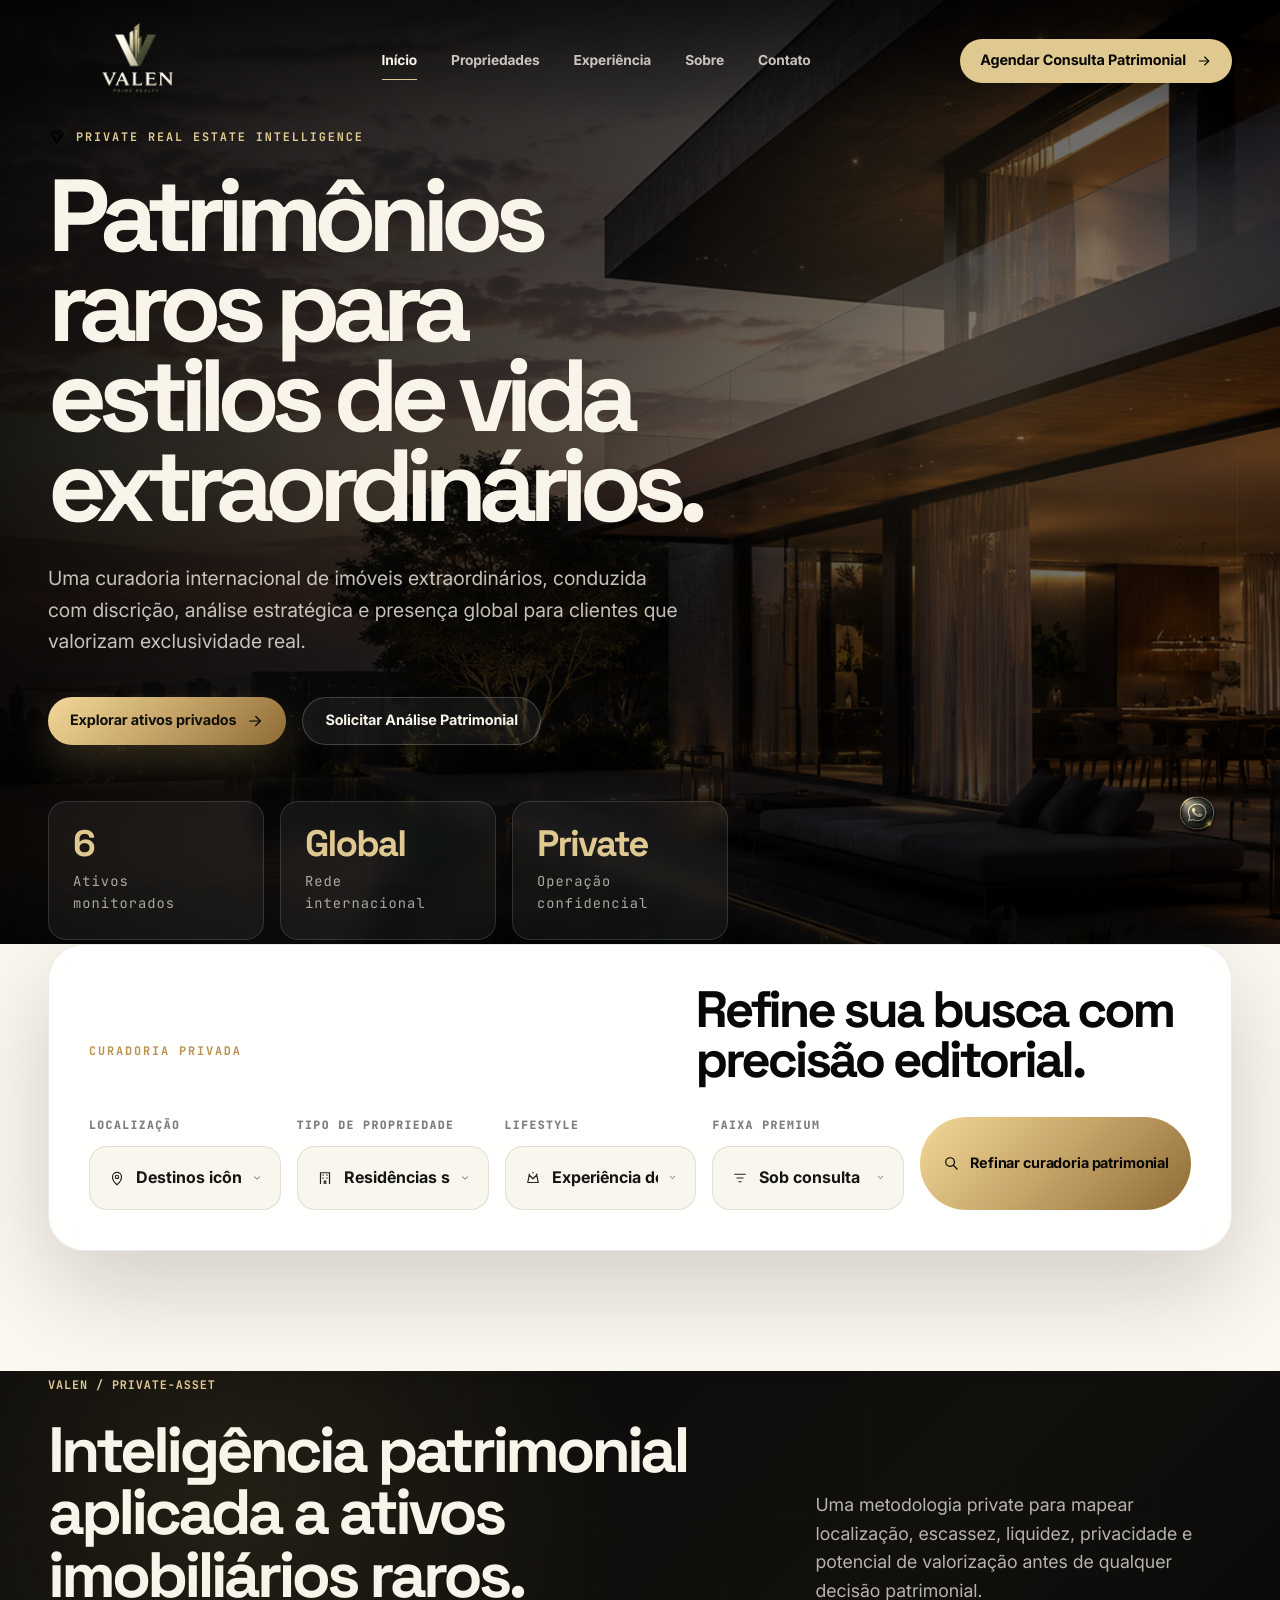
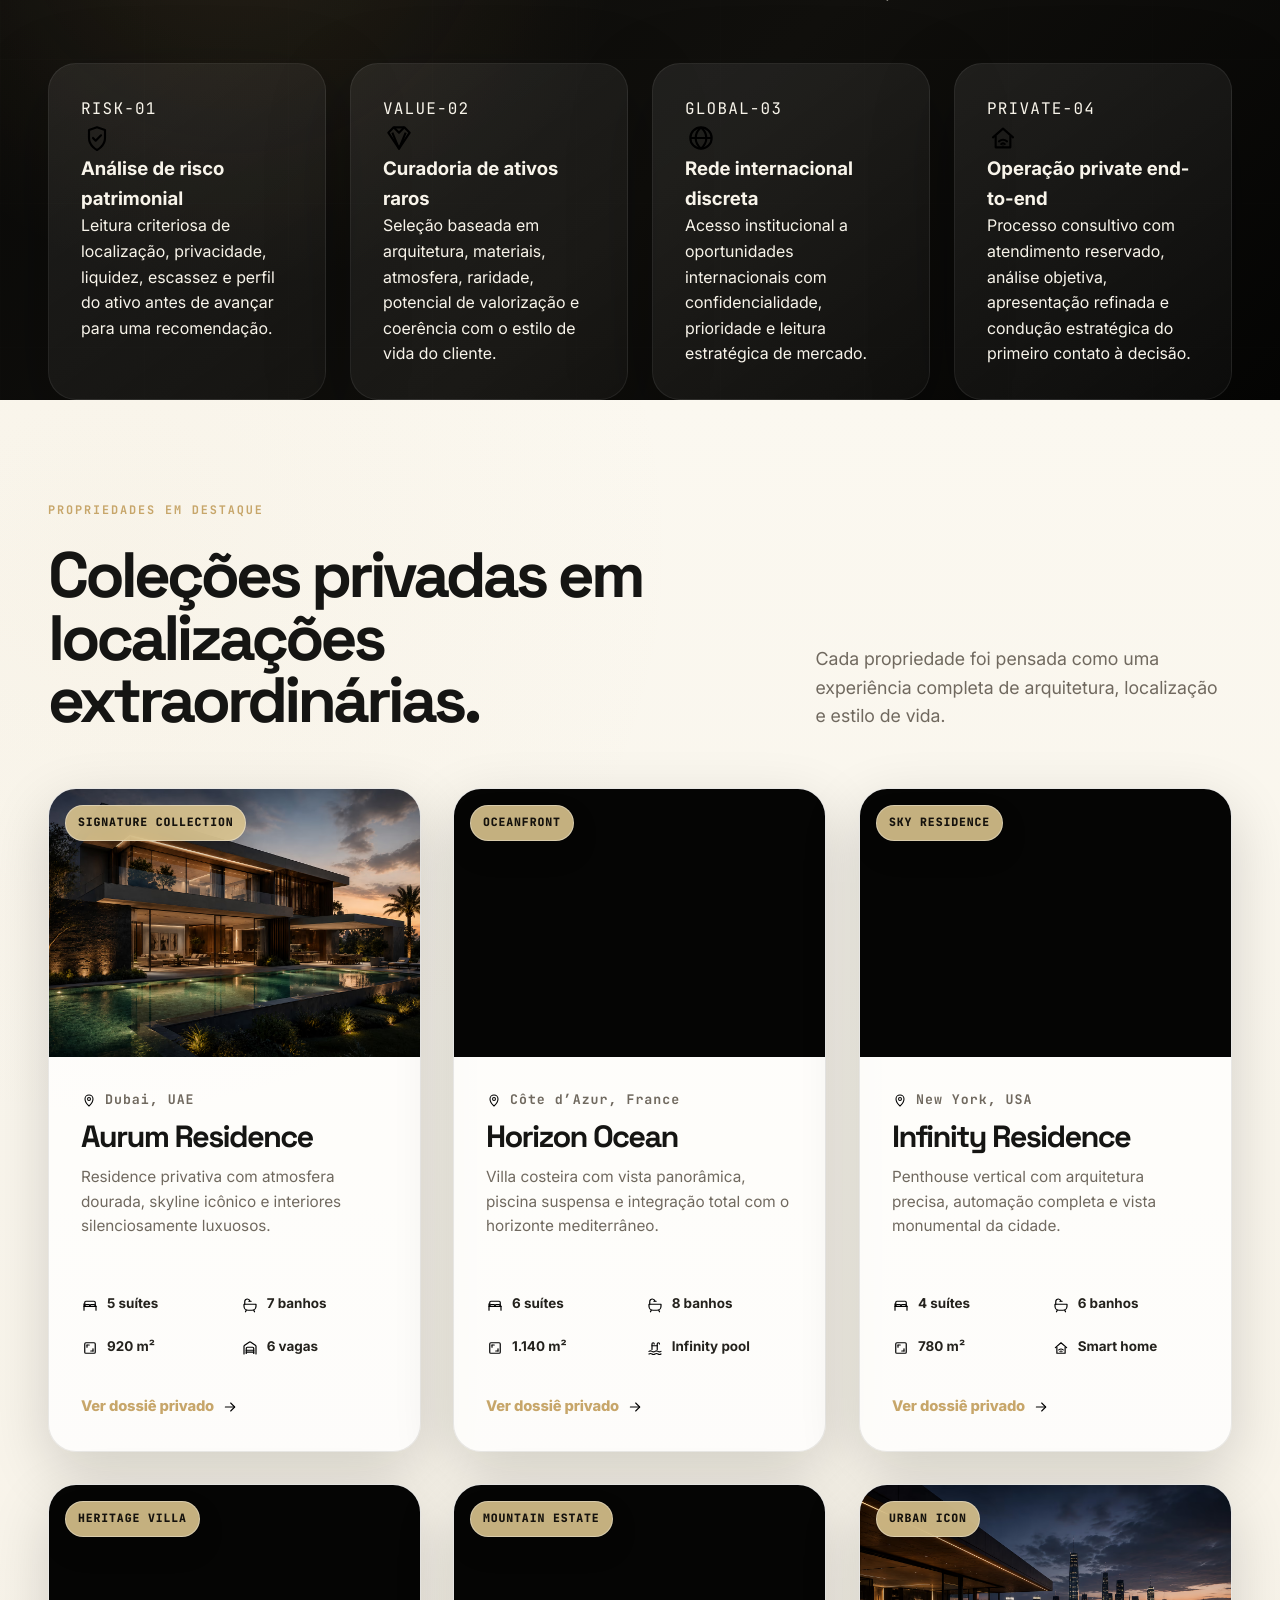
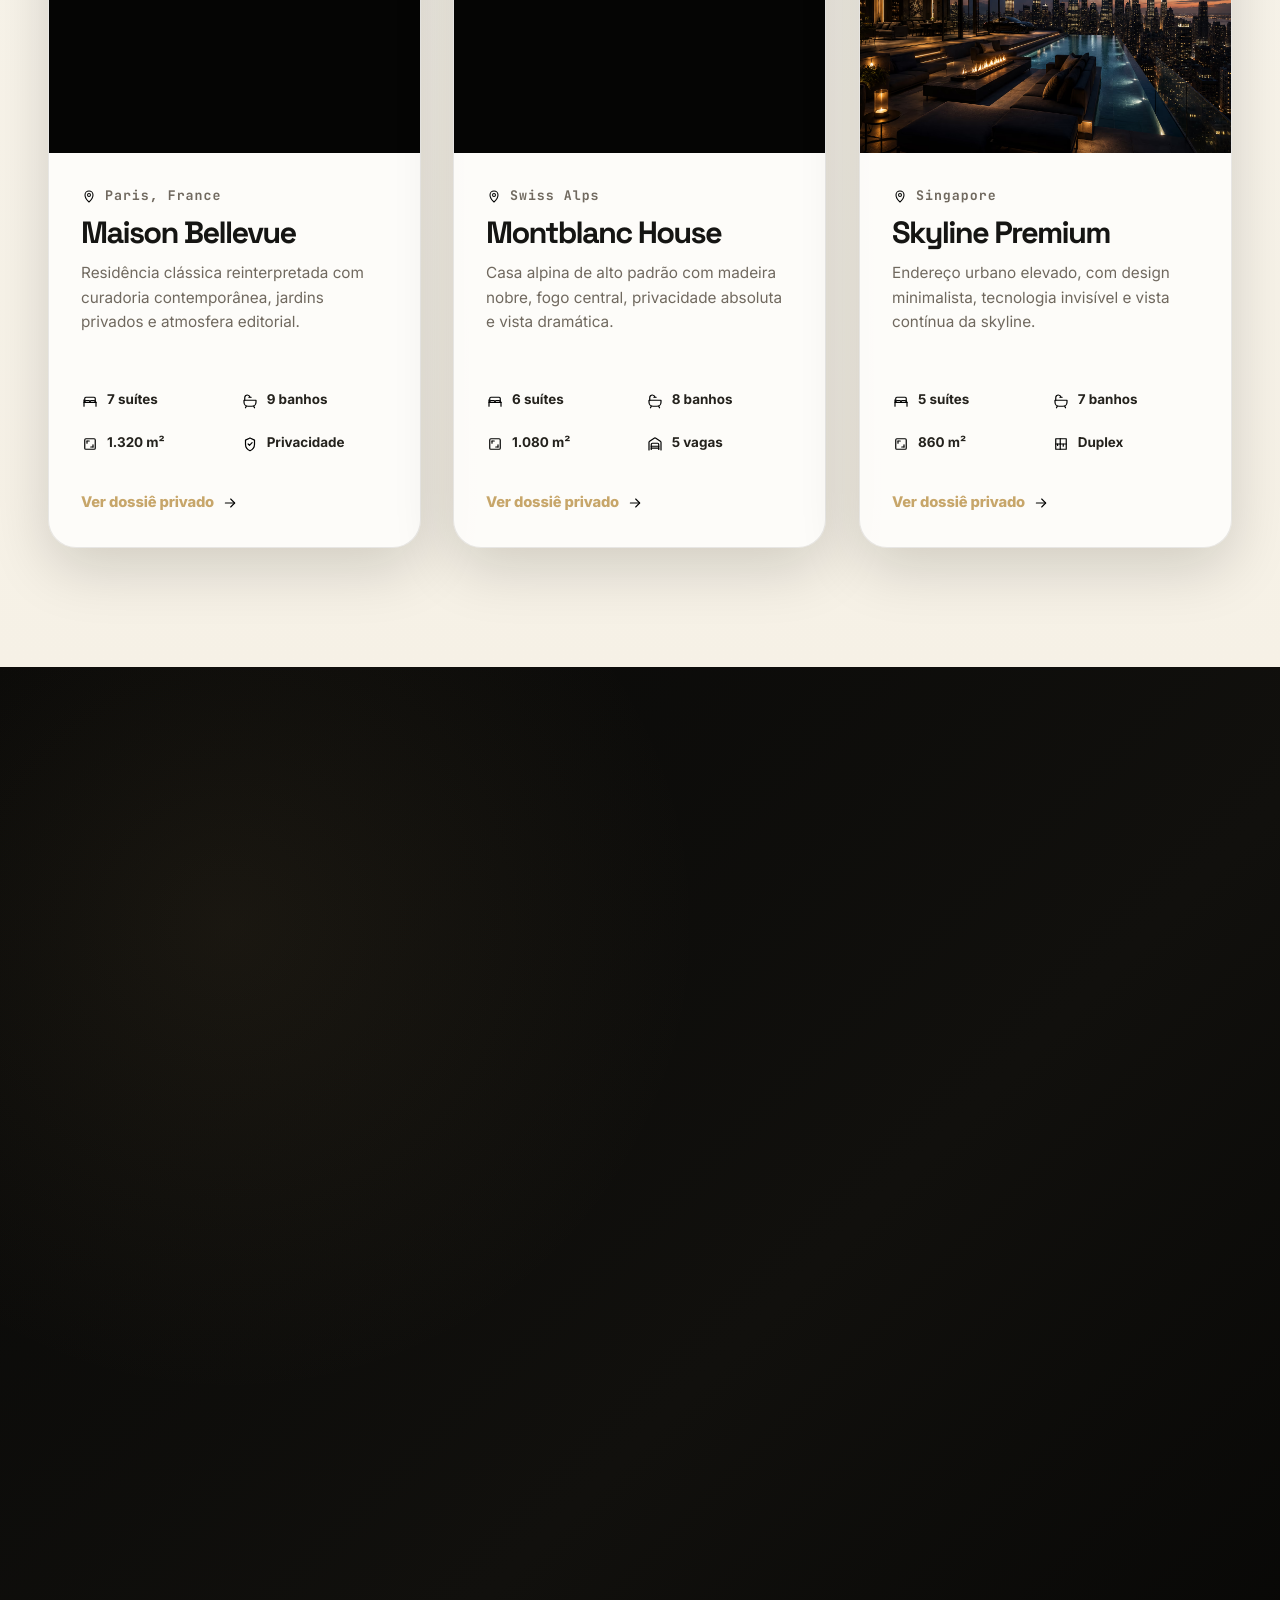
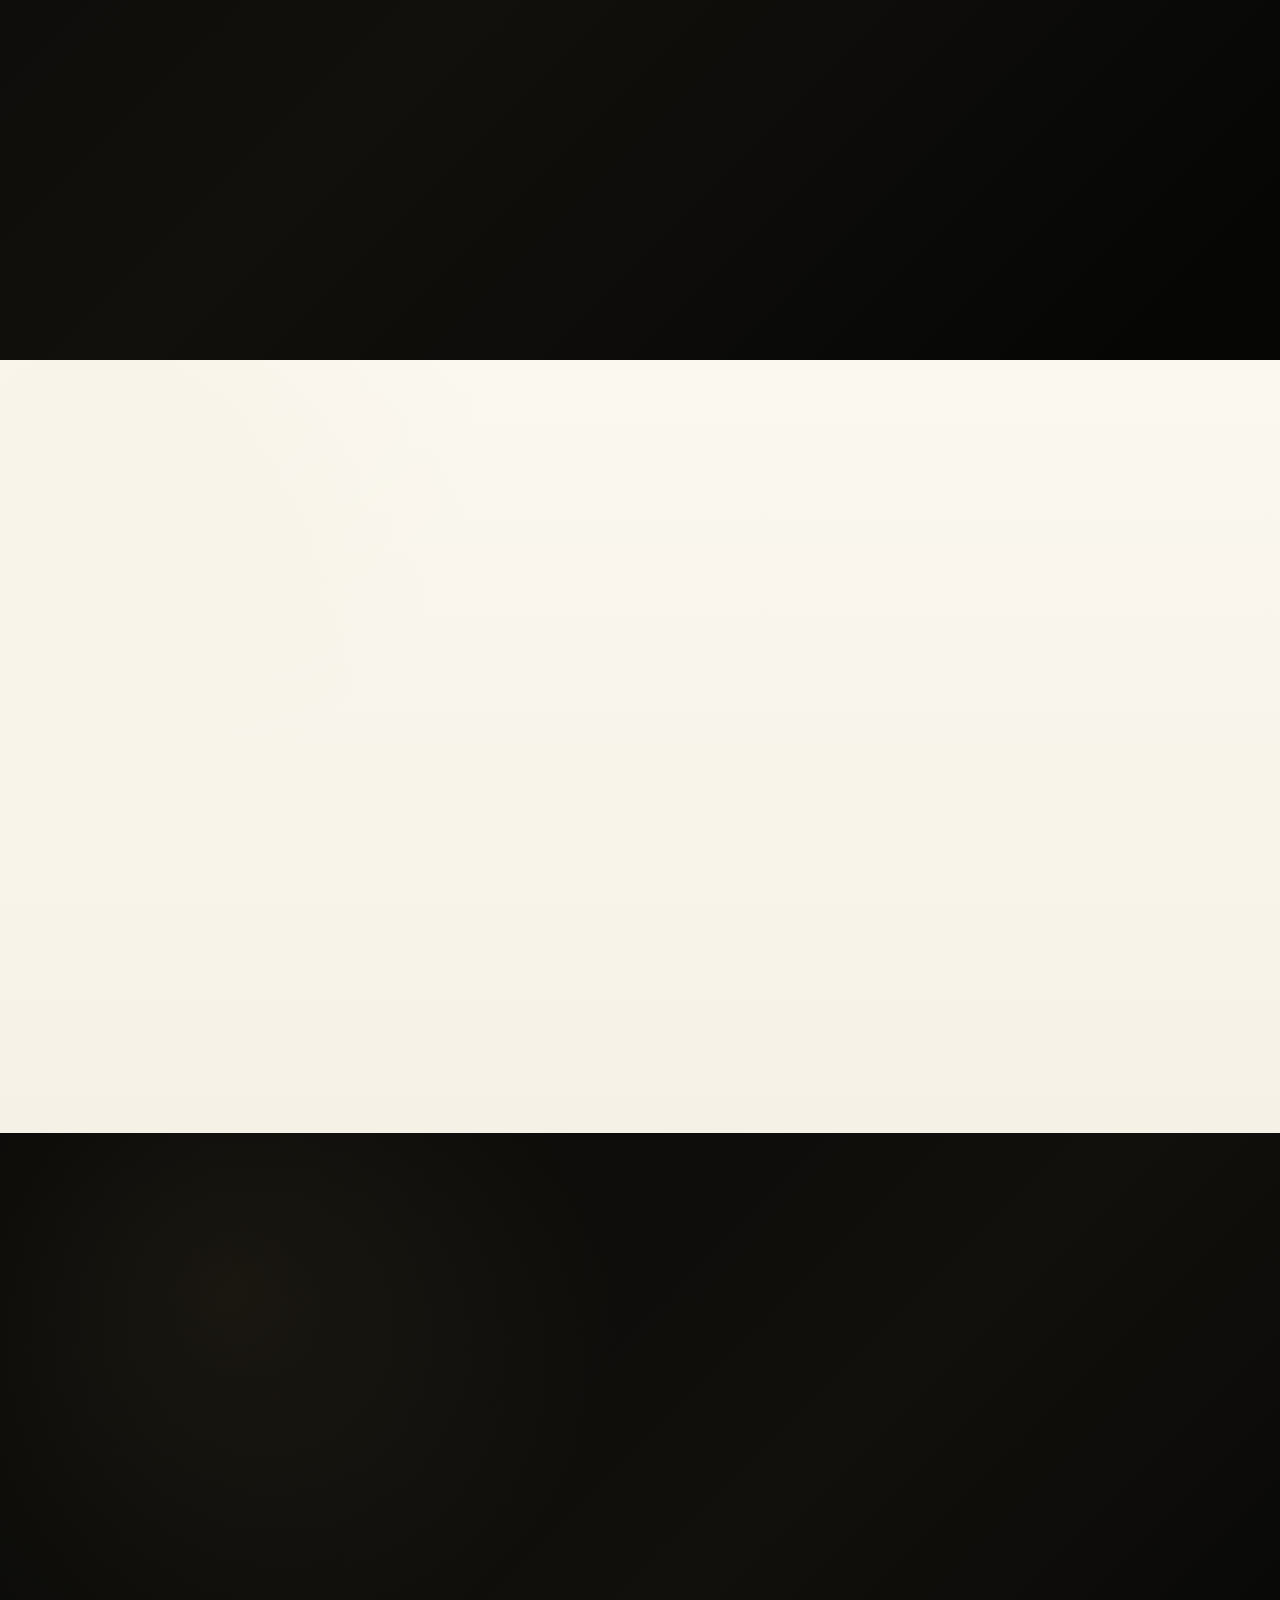
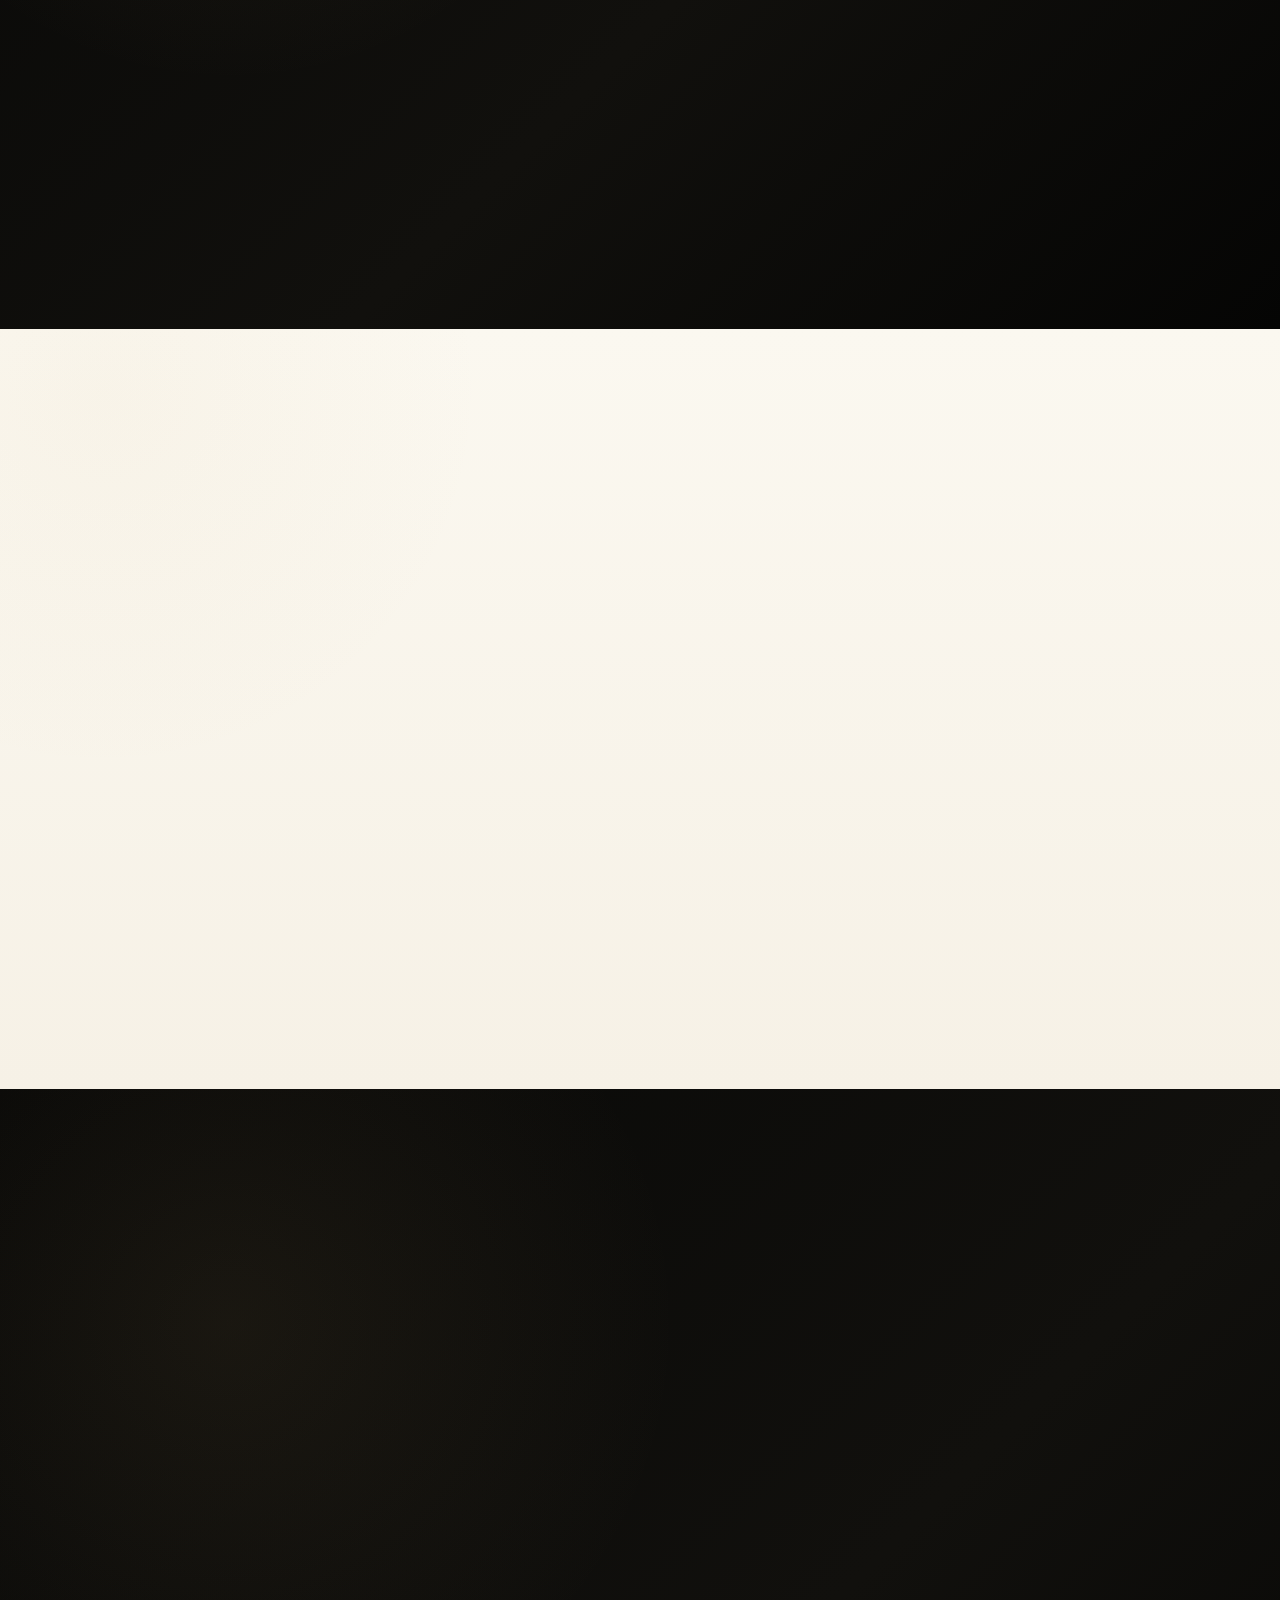
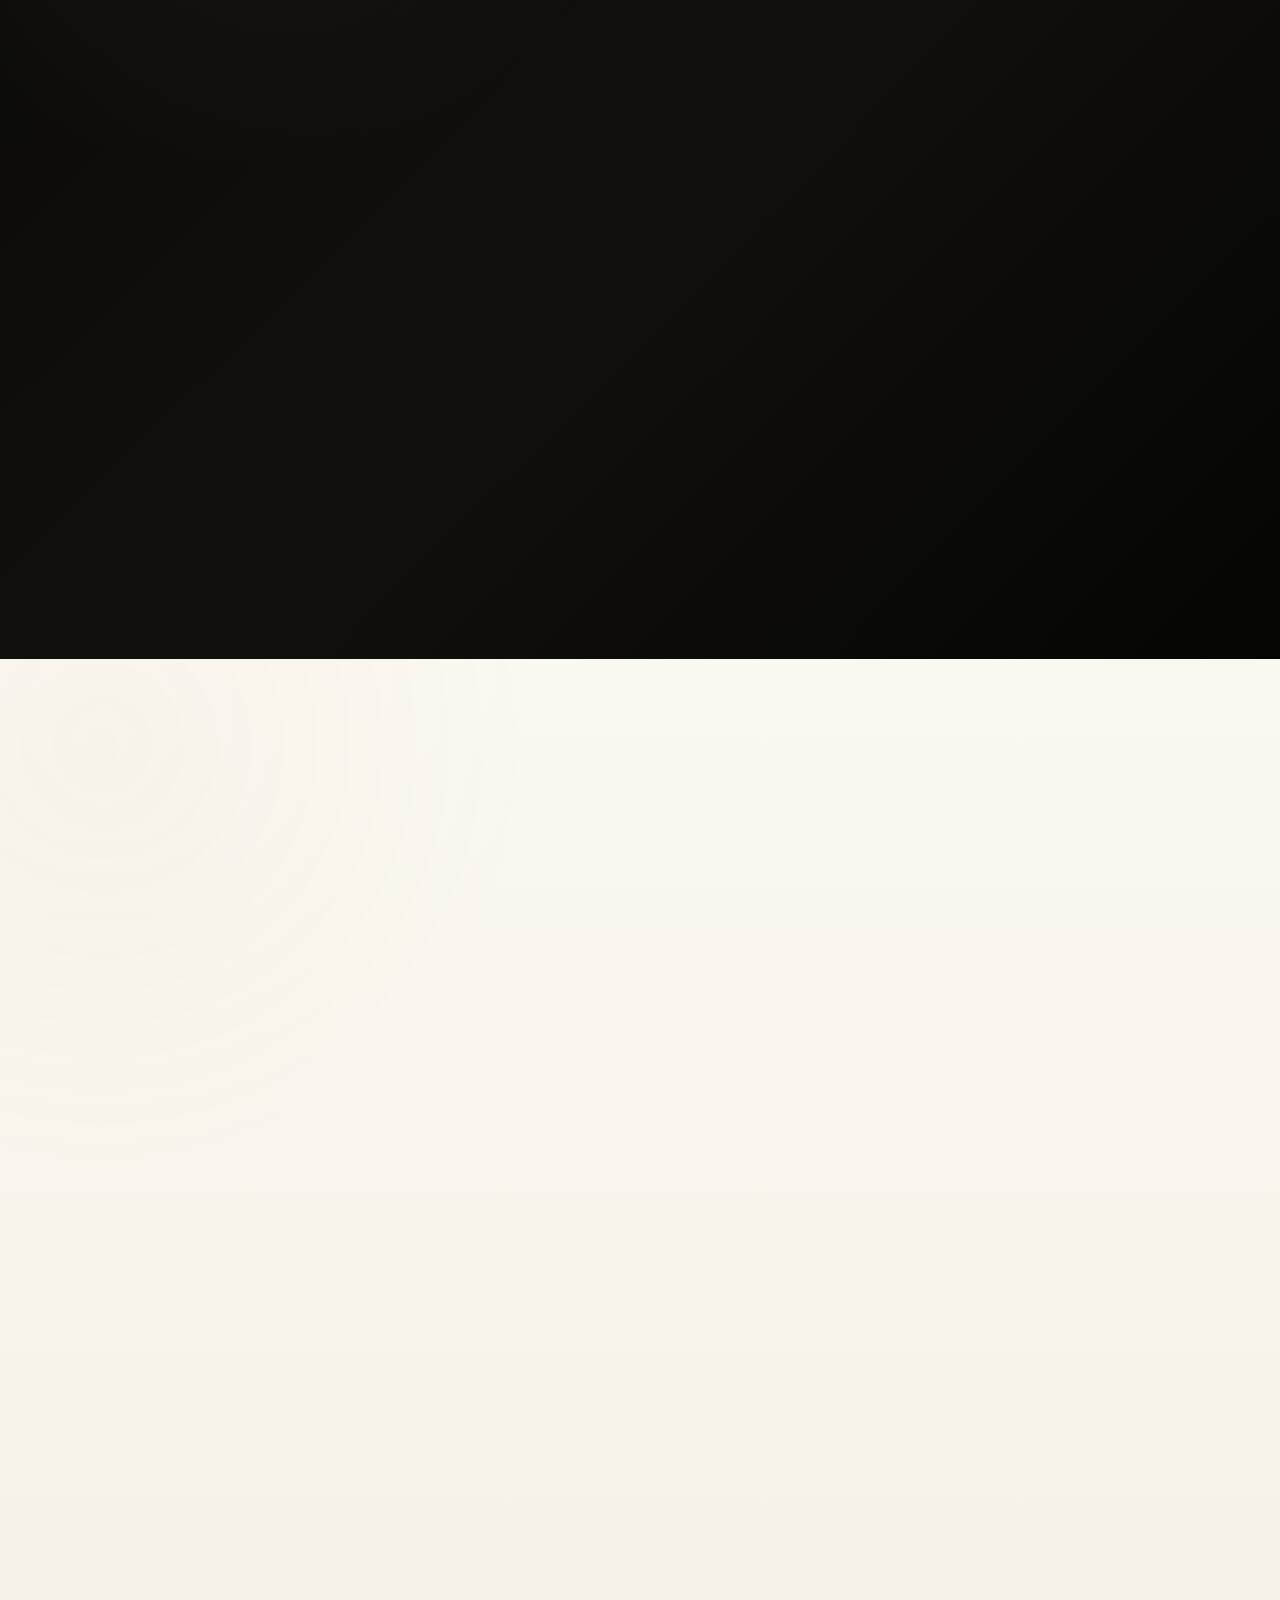
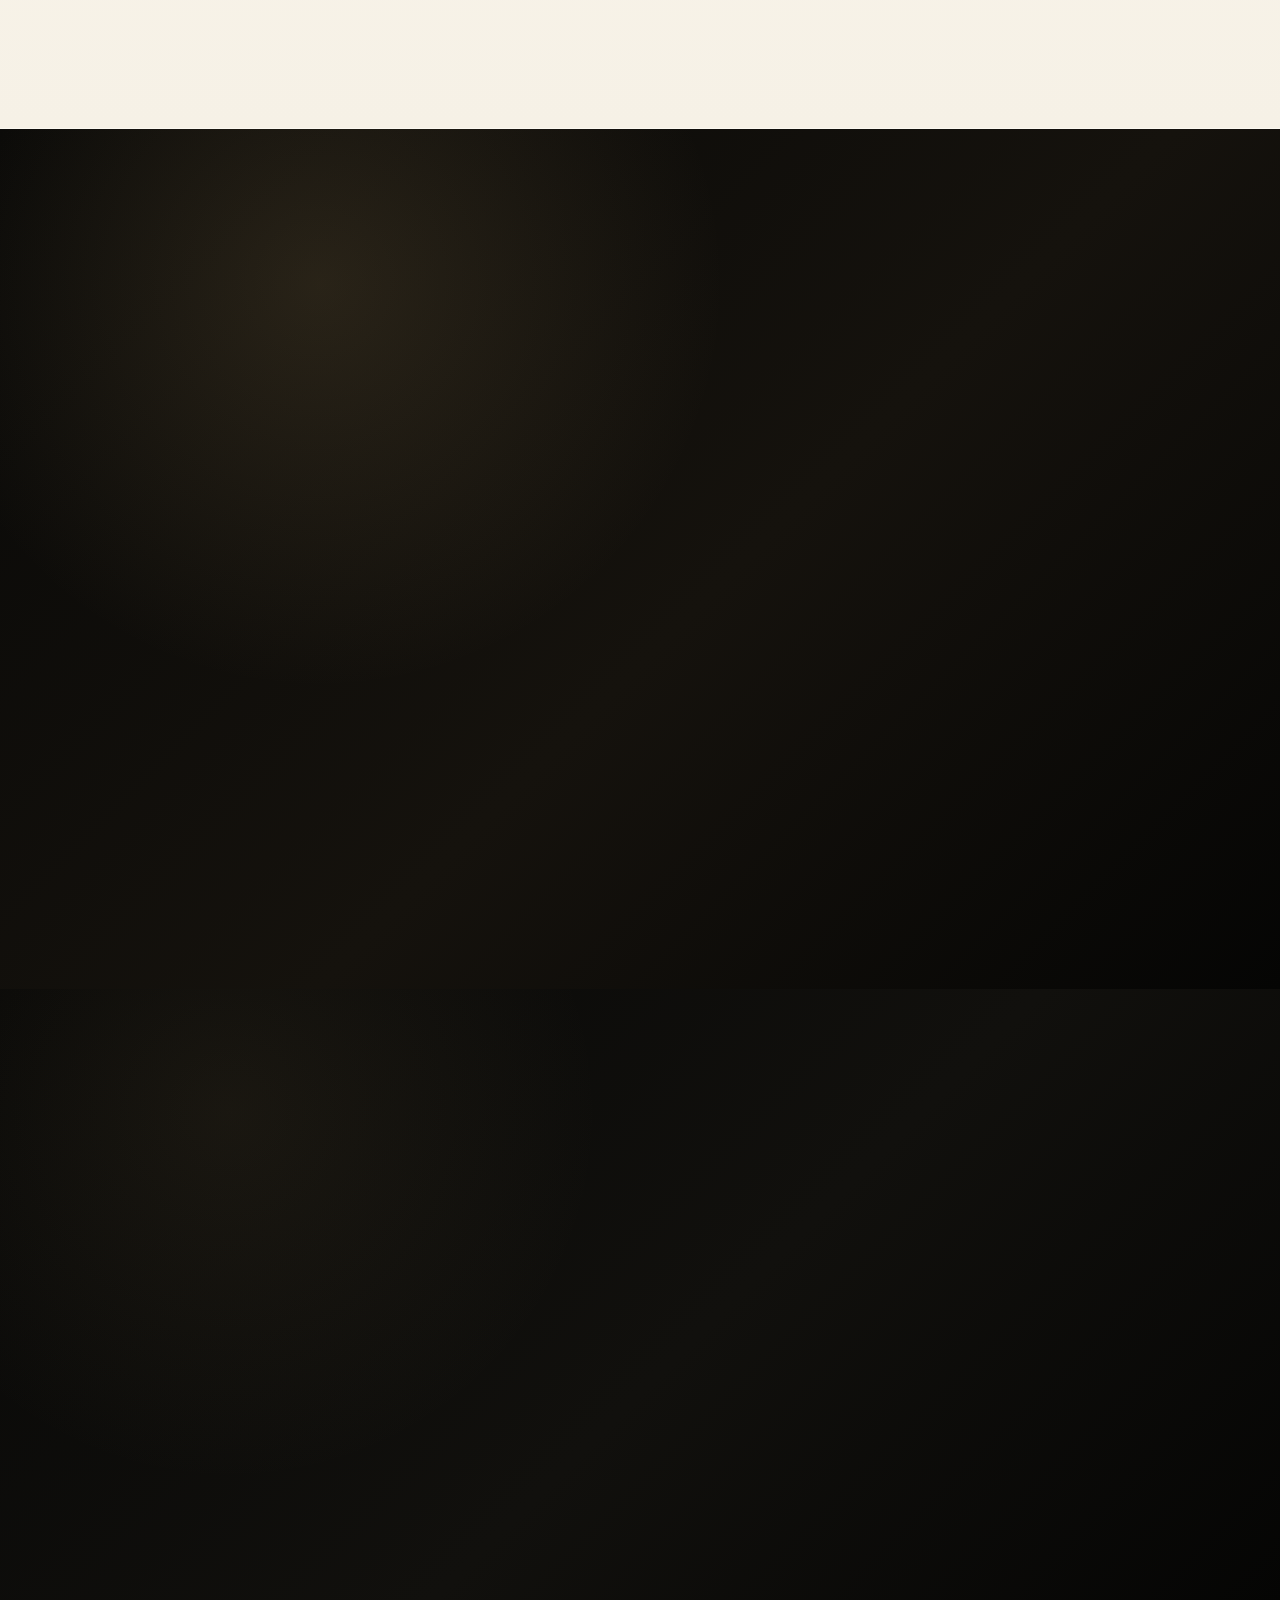
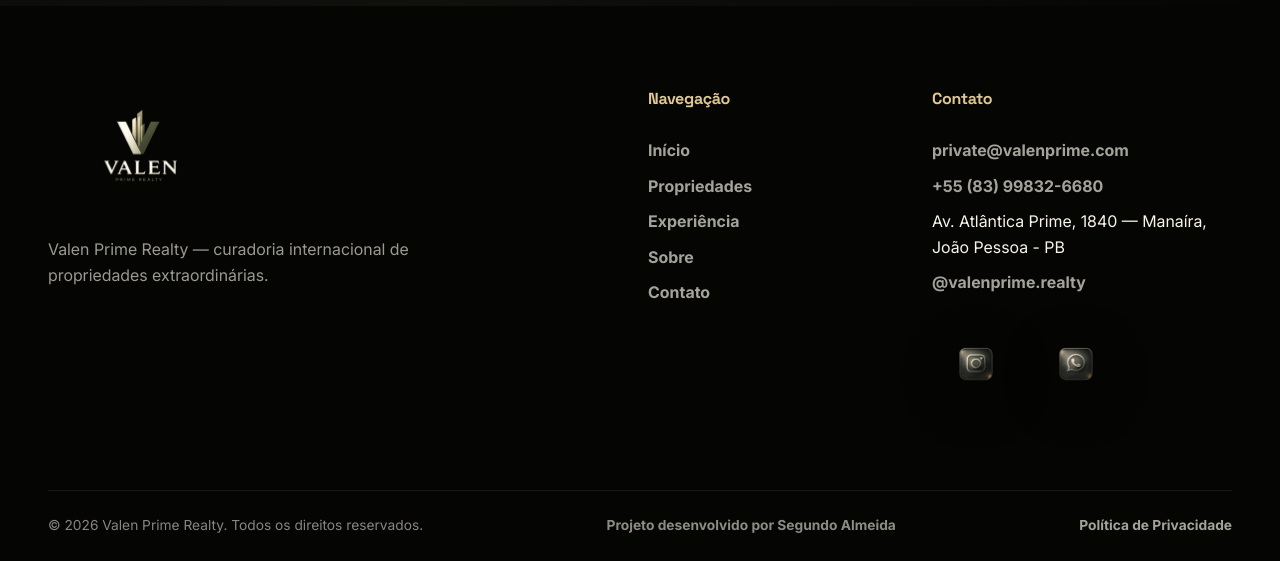
==== commit 473b8fc5: "Final premium institutional real estate refinement" ====
--- a/index.html
+++ b/index.html
@@ -5,9 +5,7 @@
     <meta http-equiv="X-UA-Compatible" content="IE=edge" />
     <meta name="viewport" content="width=device-width, initial-scale=1.0" />
 
-    <title>
-      Valen Prime Realty | Curadoria Internacional de Imóveis de Luxo
-    </title>
+    <title>Valen Prime Realty | Private Real Estate Advisory</title>
     <meta
       name="description"
       content="Valen Prime Realty é uma curadoria internacional de propriedades extraordinárias, residências exclusivas, penthouses e mansões em destinos icônicos."
@@ -25,11 +23,11 @@
     <meta property="og:type" content="website" />
     <meta
       property="og:title"
-      content="Valen Prime Realty | Curadoria Internacional de Imóveis de Luxo"
+      content="Valen Prime Realty | Private Real Estate Advisory"
     />
     <meta
       property="og:description"
-      content="Inteligência patrimonial para propriedades incomparáveis. Uma experiência privada, internacional e cinematográfica."
+      content="Patrimônios raros para estilos de vida extraordinários. Uma experiência privada, internacional e cinematográfica."
     />
     <meta
       property="og:image"
@@ -41,7 +39,7 @@
     <meta name="twitter:card" content="summary_large_image" />
     <meta
       name="twitter:title"
-      content="Valen Prime Realty | Curadoria Internacional de Imóveis de Luxo"
+      content="Valen Prime Realty | Private Real Estate Advisory"
     />
     <meta
       name="twitter:description"
@@ -145,7 +143,7 @@
         </nav>
 
         <a class="btn btn--header" href="#contato">
-          <span>Agendar Consulta Técnica</span>
+          <span>Agendar Consulta Patrimonial</span>
           <img
             src="assets/icons/icon-arrow-right.svg"
             alt=""
@@ -189,7 +187,7 @@
         </nav>
 
         <a class="btn btn--mobile" href="#contato">
-          <span>Agendar Consulta Técnica</span>
+          <span>Agendar Consulta Patrimonial</span>
           <img
             src="assets/icons/icon-arrow-right.svg"
             alt=""
@@ -265,22 +263,22 @@
                 width="18"
                 height="18"
               />
-              Central privada de inteligência patrimonial
+              Private real estate intelligence
             </span>
 
             <h1 class="hero__title" id="hero-title">
-              Inteligência patrimonial para propriedades incomparáveis.
+              Patrimônios raros para estilos de vida extraordinários.
             </h1>
 
             <p class="hero__text">
-              Uma curadoria internacional orientada por precisão, discrição e
-              análise estratégica para clientes que exigem controle absoluto
-              sobre decisões patrimoniais.
+              Uma curadoria internacional de imóveis extraordinários, conduzida
+              com discrição, análise estratégica e presença global para clientes
+              que valorizam exclusividade real.
             </p>
 
             <div class="hero__actions">
               <a class="btn btn--primary" href="#propriedades">
-                <span>Explorar propriedades</span>
+                <span>Explorar ativos privados</span>
                 <img
                   src="assets/icons/icon-arrow-right.svg"
                   alt=""
@@ -289,7 +287,7 @@
                 />
               </a>
               <a class="btn btn--secondary" href="#contato">
-                <span>Solicitar Análise Privada</span>
+                <span>Solicitar Análise Patrimonial</span>
               </a>
             </div>
 
@@ -417,7 +415,7 @@
                   width="18"
                   height="18"
                 />
-                <span>Refinar curadoria técnica</span>
+                <span>Refinar curadoria patrimonial</span>
               </button>
             </div>
           </form>
@@ -433,79 +431,80 @@
           <div class="section-heading section-heading--split reveal-on-scroll">
             <div>
               <span class="section-kicker mono-kicker"
-                >VALEN / ASSET-INTEL</span
+                >VALEN / PRIVATE-ASSET</span
               >
               <h2 id="tech-title">
-                Precisão tecnológica aplicada à curadoria patrimonial.
+                Inteligência patrimonial aplicada a ativos imobiliários raros.
               </h2>
             </div>
             <p>
-              Uma camada institucional de análise, performance e organização
-              cirúrgica para transformar propriedades premium em decisões mais
-              claras, seguras e estratégicas.
+              Uma metodologia private para mapear localização, escassez,
+              liquidez, privacidade e potencial de valorização antes de qualquer
+              decisão patrimonial.
             </p>
           </div>
 
           <div class="tech-grid">
             <article class="tech-card reveal-on-scroll">
-              <span class="tech-card__code">SYS-01</span>
+              <span class="tech-card__code">RISK-01</span>
               <img
                 src="assets/icons/icon-shield-premium.svg"
                 alt=""
                 width="32"
                 height="32"
               />
-              <h3>Mitigação de risco patrimonial</h3>
+              <h3>Análise de risco patrimonial</h3>
               <p>
-                Avaliação consultiva de localização, privacidade, liquidez,
-                exclusividade e perfil do ativo antes da decisão.
+                Leitura criteriosa de localização, privacidade, liquidez,
+                escassez e perfil do ativo antes de avançar para uma
+                recomendação.
               </p>
             </article>
 
             <article class="tech-card reveal-on-scroll">
-              <span class="tech-card__code">DATA-02</span>
+              <span class="tech-card__code">VALUE-02</span>
               <img
                 src="assets/icons/icon-diamond.svg"
                 alt=""
                 width="32"
                 height="32"
               />
-              <h3>Curadoria de alta resolução</h3>
+              <h3>Curadoria de ativos raros</h3>
               <p>
-                Seleção visual e editorial com foco em nitidez, leitura
-                espacial, materiais, atmosfera e coerência arquitetônica.
+                Seleção baseada em arquitetura, materiais, atmosfera, raridade,
+                potencial de valorização e coerência com o estilo de vida do
+                cliente.
               </p>
             </article>
 
             <article class="tech-card reveal-on-scroll">
-              <span class="tech-card__code">OPS-03</span>
+              <span class="tech-card__code">GLOBAL-03</span>
               <img
                 src="assets/icons/icon-globe.svg"
                 alt=""
                 width="32"
                 height="32"
               />
-              <h3>Rede global organizada</h3>
+              <h3>Rede internacional discreta</h3>
               <p>
-                Estrutura de acesso internacional com critérios de
-                confidencialidade, prioridade e análise de oportunidades
-                reservadas.
+                Acesso institucional a oportunidades internacionais com
+                confidencialidade, prioridade e leitura estratégica de mercado.
               </p>
             </article>
 
             <article class="tech-card reveal-on-scroll">
-              <span class="tech-card__code">LCP-04</span>
+              <span class="tech-card__code">PRIVATE-04</span>
               <img
                 src="assets/icons/icon-smart-home.svg"
                 alt=""
                 width="32"
                 height="32"
               />
-              <h3>Experiência digital otimizada</h3>
+              <h3>Operação private end-to-end</h3>
               <p>
-                Interface preparada com AVIF, WebP, dimensões fixas,
-                carregamento prioritário do hero e arquitetura
-                performance-first.
+                Processo consultivo com atendimento reservado, análise objetiva,
+                apresentação refinada e condução estratégica do primeiro contato
+                à decisão.
               </p>
             </article>
           </div>
--- a/assets/css/style.css
+++ b/assets/css/style.css
@@ -3546,3 +3546,596 @@
     padding: 28px !important;
   }
 }
+
+/* ==========================================================
+   18. VALEN PRIME — FINAL 10/10 POLISH LAYER
+   Institucional luxury real estate / páginas estáticas
+   ========================================================== */
+
+:root {
+  --luxury-hairline: 1px solid rgba(255, 255, 255, 0.075);
+  --luxury-hairline-dark: 1px solid rgba(8, 8, 7, 0.085);
+  --luxury-glow: rgba(199, 166, 106, 0.18);
+}
+
+/* Stability */
+html,
+body {
+  max-width: 100%;
+  overflow-x: hidden;
+}
+
+main {
+  overflow-x: clip;
+}
+
+img,
+picture {
+  max-width: 100%;
+}
+
+picture {
+  display: block;
+}
+
+/* Premium CTA language/layout */
+.btn,
+.text-link,
+.site-nav__link {
+  -webkit-tap-highlight-color: transparent;
+}
+
+.btn:focus-visible,
+.text-link:focus-visible,
+.site-nav__link:focus-visible,
+.menu-toggle:focus-visible {
+  outline: 2px solid rgba(224, 201, 145, 0.82);
+  outline-offset: 4px;
+}
+
+/* Hero refinement */
+.hero__overlay,
+.property-hero__overlay {
+  background:
+    radial-gradient(
+      circle at 76% 32%,
+      rgba(199, 166, 106, 0.16),
+      transparent 28%
+    ),
+    linear-gradient(
+      90deg,
+      rgba(0, 0, 0, 0.88) 0%,
+      rgba(0, 0, 0, 0.58) 44%,
+      rgba(0, 0, 0, 0.2) 100%
+    ),
+    linear-gradient(
+      180deg,
+      rgba(0, 0, 0, 0.48) 0%,
+      rgba(0, 0, 0, 0.24) 44%,
+      rgba(0, 0, 0, 0.82) 100%
+    );
+}
+
+.hero__title,
+.property-hero__title {
+  text-wrap: balance;
+  letter-spacing: -0.085em;
+}
+
+.hero__text,
+.property-hero__text {
+  text-wrap: pretty;
+}
+
+/* Institutional intelligence section: real estate, not technical/security */
+.tech-intelligence,
+.security-engineering {
+  color: var(--color-ivory);
+  background:
+    radial-gradient(
+      circle at 18% 20%,
+      rgba(199, 166, 106, 0.105),
+      transparent 34%
+    ),
+    linear-gradient(135deg, #080807 0%, #11100d 56%, #050504 100%);
+}
+
+.tech-grid,
+.engineering-grid {
+  display: grid;
+  grid-template-columns: repeat(4, minmax(0, 1fr));
+  gap: var(--space-3);
+}
+
+.tech-card,
+.engineering-card {
+  position: relative;
+  display: flex;
+  min-height: 328px;
+  flex-direction: column;
+  overflow: hidden;
+  padding: var(--space-4);
+  color: var(--color-ivory);
+  border: var(--luxury-hairline);
+  background: linear-gradient(
+    145deg,
+    rgba(255, 255, 255, 0.074),
+    rgba(255, 255, 255, 0.026)
+  );
+  border-radius: var(--radius-lg);
+  box-shadow: 0 28px 82px rgba(0, 0, 0, 0.28);
+  contain: layout paint;
+  transition:
+    transform var(--transition-base),
+    border-color var(--transition-base),
+    box-shadow var(--transition-base);
+}
+
+.tech-card:hover,
+.engineering-card:hover {
+  transform: translateY(-6px);
+  border-color: rgba(199, 166, 106, 0.28);
+  box-shadow: 0 34px 92px rgba(0, 0, 0, 0.36);
+}
+
+.tech-card::after,
+.engineering-card::after,
+.property-card::after,
+.spec-card::after,
+.amenity-card::after,
+.feature-item::after {
+  position: absolute;
+  top: -120%;
+  left: 0;
+  width: 100%;
+  height: 44%;
+  content: "";
+  pointer-events: none;
+  background: linear-gradient(
+    180deg,
+    transparent,
+    rgba(224, 201, 145, 0.15),
+    transparent
+  );
+  opacity: 0;
+  transform: translateY(0);
+  transition:
+    opacity 220ms var(--ease-premium),
+    transform 820ms var(--ease-premium);
+}
+
+.tech-card:hover::after,
+.engineering-card:hover::after,
+.property-card:hover::after,
+.spec-card:hover::after,
+.amenity-card:hover::after,
+.feature-item:hover::after {
+  opacity: 1;
+  transform: translateY(330%);
+}
+
+.tech-card__code,
+.engineering-card__code,
+.property-card__tag,
+.property-card__location,
+.overview-stat span,
+.spec-card span,
+.section-kicker,
+.eyebrow {
+  font-family: var(--font-mono);
+}
+
+/* Property cards */
+.property-card {
+  background: rgba(255, 255, 255, 0.74);
+  border: var(--luxury-hairline-dark);
+}
+
+.property-card__media {
+  aspect-ratio: 720 / 520;
+  background: #050504;
+}
+
+.property-card__media picture,
+.property-card__media img {
+  width: 100%;
+  height: 100%;
+}
+
+.property-card__media img {
+  object-fit: cover;
+  object-position: center;
+}
+
+.property-card__body {
+  min-height: 392px;
+}
+
+.property-card__specs {
+  min-height: 74px;
+}
+
+/* Split sections: fix text/image overlap while keeping original look */
+.experience__grid,
+.global__grid,
+.concierge__grid,
+.aviation__grid,
+.property-overview__grid,
+.property-lifestyle__grid {
+  display: grid;
+  align-items: center;
+  gap: var(--space-8);
+}
+
+.experience__media,
+.global__media,
+.concierge__media,
+.aviation__media,
+.property-lifestyle__media,
+.property-overview__media,
+.property-contact__media {
+  position: relative;
+  z-index: 1;
+  display: flex;
+  align-items: center;
+  justify-content: center;
+  overflow: hidden;
+  background:
+    radial-gradient(
+      circle at 50% 18%,
+      rgba(199, 166, 106, 0.08),
+      transparent 34%
+    ),
+    #050504;
+  border-radius: var(--radius-xl);
+}
+
+.experience__media img,
+.global__media img,
+.concierge__media img,
+.aviation__media img,
+.property-lifestyle__media img,
+.property-overview__media img,
+.property-contact__media img {
+  width: 100%;
+  height: 100%;
+  min-height: 0;
+  object-fit: cover;
+  object-position: center;
+  transform: none !important;
+}
+
+.global__content,
+.aviation__content,
+.experience__content,
+.concierge__content,
+.property-lifestyle__content,
+.property-overview__content {
+  position: relative;
+  z-index: 3;
+  min-width: 0;
+}
+
+/* Property detail standard layout */
+.property-page .property-hero {
+  min-height: 100svh;
+}
+
+.property-page .property-hero__media {
+  background: #050504;
+}
+
+.property-page .property-hero__image {
+  width: 100%;
+  height: 100%;
+  object-fit: cover;
+  object-position: center;
+}
+
+.property-page .property-hero__specs {
+  gap: 12px;
+}
+
+.property-page .property-hero__specs li {
+  border: 1px solid rgba(255, 255, 255, 0.14);
+  background: rgba(255, 255, 255, 0.07);
+  backdrop-filter: blur(10px);
+}
+
+/* Gallery */
+.gallery-grid {
+  display: grid;
+  grid-template-columns: repeat(4, minmax(0, 1fr));
+  grid-auto-flow: dense;
+  gap: var(--space-3);
+}
+
+.gallery-item {
+  min-height: 360px;
+  overflow: hidden;
+  aspect-ratio: 4 / 3;
+  border: 1px solid rgba(255, 255, 255, 0.1);
+  background: #050504;
+  border-radius: var(--radius-lg);
+  box-shadow: var(--shadow-dark);
+  contain: layout paint;
+}
+
+.gallery-item--large {
+  grid-column: span 2;
+  grid-row: span 2;
+  aspect-ratio: 16 / 10;
+}
+
+.gallery-item picture,
+.gallery-item img {
+  width: 100%;
+  height: 100%;
+}
+
+.gallery-item img {
+  object-fit: cover;
+  object-position: center;
+  background: #050504;
+  transition:
+    transform 900ms var(--ease-premium),
+    filter 900ms var(--ease-premium);
+}
+
+.gallery-item:hover img {
+  transform: scale(1.035);
+  filter: saturate(1.04) contrast(1.02);
+}
+
+/* Specs / amenities */
+.specs-grid,
+.amenities-grid {
+  display: grid;
+  grid-template-columns: repeat(4, minmax(0, 1fr));
+  gap: var(--space-3);
+}
+
+.spec-card,
+.amenity-card {
+  position: relative;
+  overflow: hidden;
+  padding: var(--space-4);
+  border: var(--luxury-hairline-dark);
+  background: rgba(255, 255, 255, 0.72);
+  border-radius: var(--radius-md);
+  box-shadow: var(--shadow-card);
+}
+
+.spec-card strong,
+.amenity-card h3 {
+  text-wrap: balance;
+}
+
+/* Related cards */
+.related-properties .property-card__body {
+  min-height: 320px;
+}
+
+/* Contact/footer */
+.contact,
+.property-contact {
+  background:
+    radial-gradient(
+      circle at 25% 18%,
+      rgba(199, 166, 106, 0.15),
+      transparent 34%
+    ),
+    linear-gradient(135deg, #080807 0%, #15120d 55%, #050504 100%);
+}
+
+.site-footer {
+  background: #050504;
+  background-image: none;
+}
+
+.site-footer__bottom span {
+  color: rgba(248, 244, 234, 0.56);
+  font-weight: 700;
+}
+
+.floating-whatsapp {
+  width: 118px;
+  height: 118px;
+  padding: 0;
+  overflow: visible;
+  background: transparent;
+  border: 0;
+  border-radius: 0;
+  box-shadow: none;
+  backdrop-filter: none;
+}
+
+.floating-whatsapp::before,
+.floating-whatsapp::after {
+  display: none;
+  content: none;
+}
+
+.floating-whatsapp img {
+  width: 118px;
+  height: 118px;
+  object-fit: contain;
+  filter: drop-shadow(0 18px 40px rgba(0, 0, 0, 0.42));
+}
+
+/* Lightbox */
+.gallery-lightbox {
+  position: fixed;
+  inset: 0;
+  z-index: 9998;
+  display: grid;
+  place-items: center;
+  visibility: hidden;
+  opacity: 0;
+  padding: 24px;
+  pointer-events: none;
+  background: rgba(5, 5, 4, 0.92);
+  backdrop-filter: blur(12px);
+  transition:
+    opacity var(--transition-base),
+    visibility var(--transition-base);
+}
+
+.gallery-lightbox.is-open {
+  visibility: visible;
+  opacity: 1;
+  pointer-events: auto;
+}
+
+.gallery-lightbox__image {
+  max-width: min(1180px, 92vw);
+  max-height: 86vh;
+  object-fit: contain;
+  border: 1px solid rgba(199, 166, 106, 0.24);
+  border-radius: 24px;
+  box-shadow: var(--shadow-dark);
+}
+
+.gallery-lightbox__close {
+  position: fixed;
+  top: 24px;
+  right: 24px;
+  z-index: 2;
+  display: grid;
+  width: 52px;
+  height: 52px;
+  place-items: center;
+  color: var(--color-ivory);
+  background: rgba(255, 255, 255, 0.08);
+  border: 1px solid rgba(255, 255, 255, 0.14);
+  border-radius: var(--radius-full);
+}
+
+@media (max-width: 1180px) {
+  .tech-grid,
+  .engineering-grid,
+  .specs-grid,
+  .amenities-grid {
+    grid-template-columns: repeat(2, minmax(0, 1fr));
+  }
+
+  .experience__grid,
+  .global__grid,
+  .concierge__grid,
+  .aviation__grid,
+  .property-overview__grid,
+  .property-lifestyle__grid {
+    grid-template-columns: 1fr !important;
+    gap: 48px;
+  }
+}
+
+@media (max-width: 820px) {
+  .container,
+  .container-wide {
+    width: min(100% - 32px, var(--container));
+  }
+
+  .tech-grid,
+  .engineering-grid,
+  .specs-grid,
+  .amenities-grid,
+  .gallery-grid {
+    grid-template-columns: 1fr;
+  }
+
+  .tech-card,
+  .engineering-card {
+    min-height: auto;
+    padding: 28px;
+  }
+
+  .hero__title,
+  .property-hero__title {
+    font-size: clamp(3.25rem, 14vw, 5.8rem);
+    line-height: 0.92;
+  }
+
+  .hero__stats {
+    grid-template-columns: 1fr;
+  }
+
+  .curation-card__heading,
+  .section-heading--split {
+    grid-template-columns: 1fr;
+  }
+
+  .curation-card__grid {
+    grid-template-columns: 1fr;
+  }
+
+  .experience__media,
+  .global__media,
+  .concierge__media,
+  .aviation__media,
+  .property-lifestyle__media,
+  .property-overview__media,
+  .property-contact__media,
+  .gallery-item,
+  .gallery-item--large,
+  .property-card__media {
+    aspect-ratio: 4 / 3;
+    min-height: auto;
+    border-radius: 24px;
+  }
+
+  .gallery-item--large {
+    grid-column: auto;
+    grid-row: auto;
+  }
+
+  .testimonial-card {
+    grid-template-columns: 1fr;
+    min-height: auto;
+  }
+
+  .testimonial-card picture {
+    aspect-ratio: 4 / 3;
+  }
+
+  .advisor-card {
+    min-height: 560px;
+    border-radius: var(--radius-lg);
+  }
+
+  .floating-whatsapp,
+  .floating-whatsapp img {
+    width: 92px;
+    height: 92px;
+  }
+
+  .floating-whatsapp {
+    right: 8px;
+    bottom: 8px;
+  }
+}
+
+@media (max-width: 560px) {
+  .experience__media,
+  .global__media,
+  .concierge__media,
+  .aviation__media,
+  .property-lifestyle__media,
+  .property-overview__media,
+  .property-contact__media,
+  .gallery-item,
+  .property-card__media {
+    aspect-ratio: 1 / 1;
+  }
+}
+
+@media (prefers-reduced-motion: reduce) {
+  *,
+  *::before,
+  *::after {
+    scroll-behavior: auto !important;
+    animation-duration: 0.001ms !important;
+    animation-iteration-count: 1 !important;
+    transition-duration: 0.001ms !important;
+  }
+}
